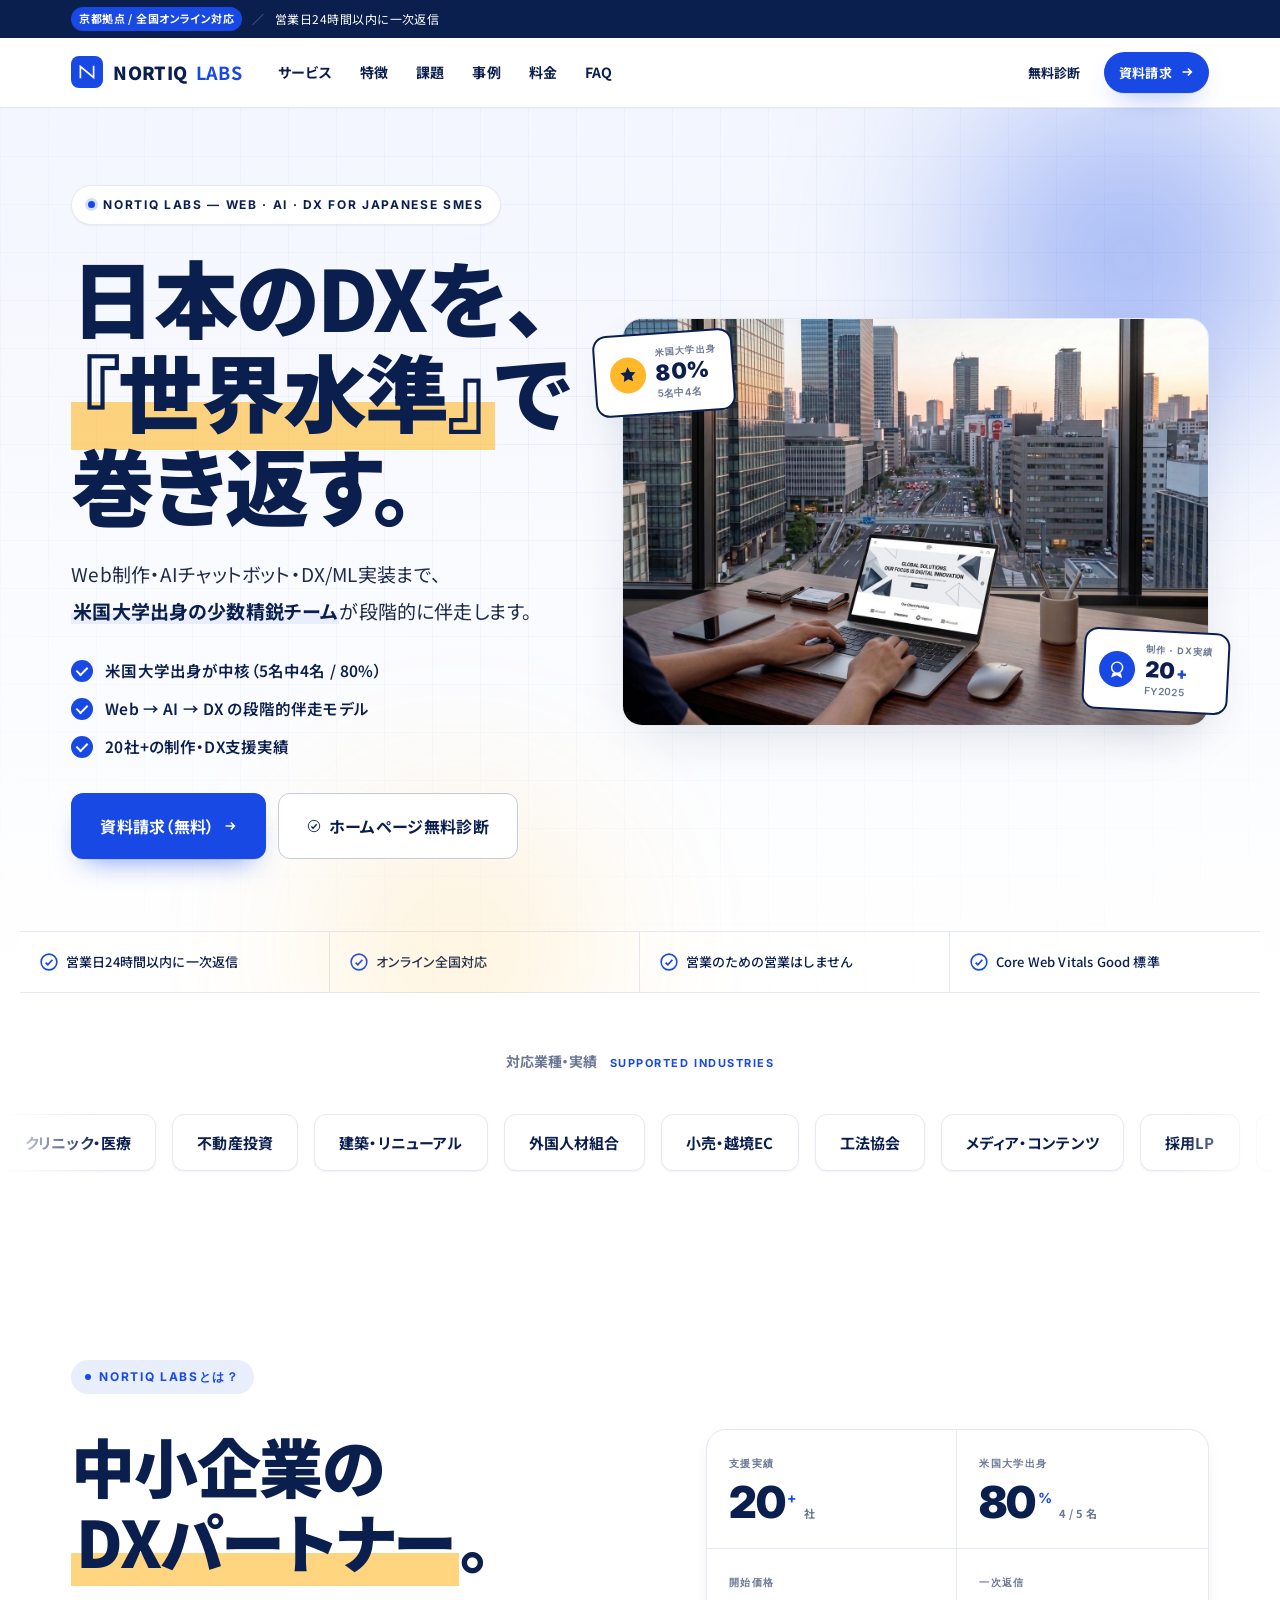
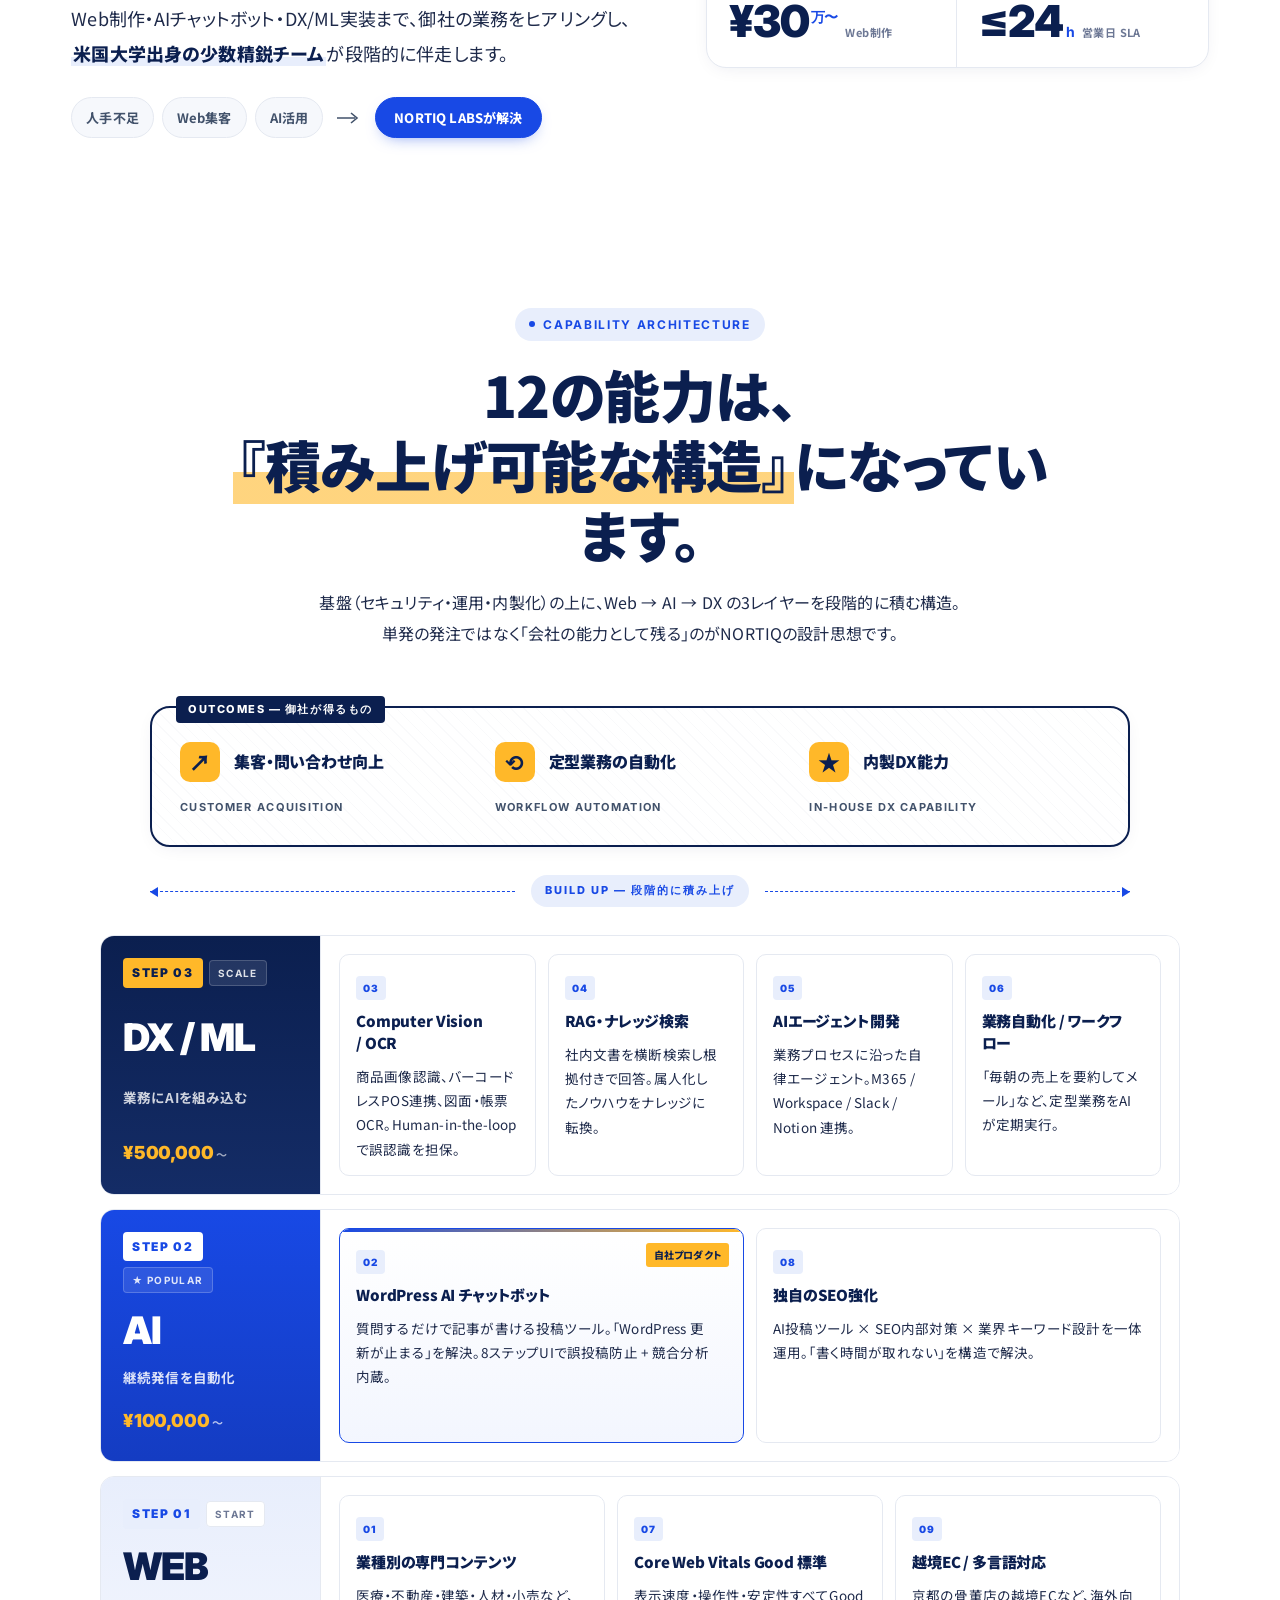
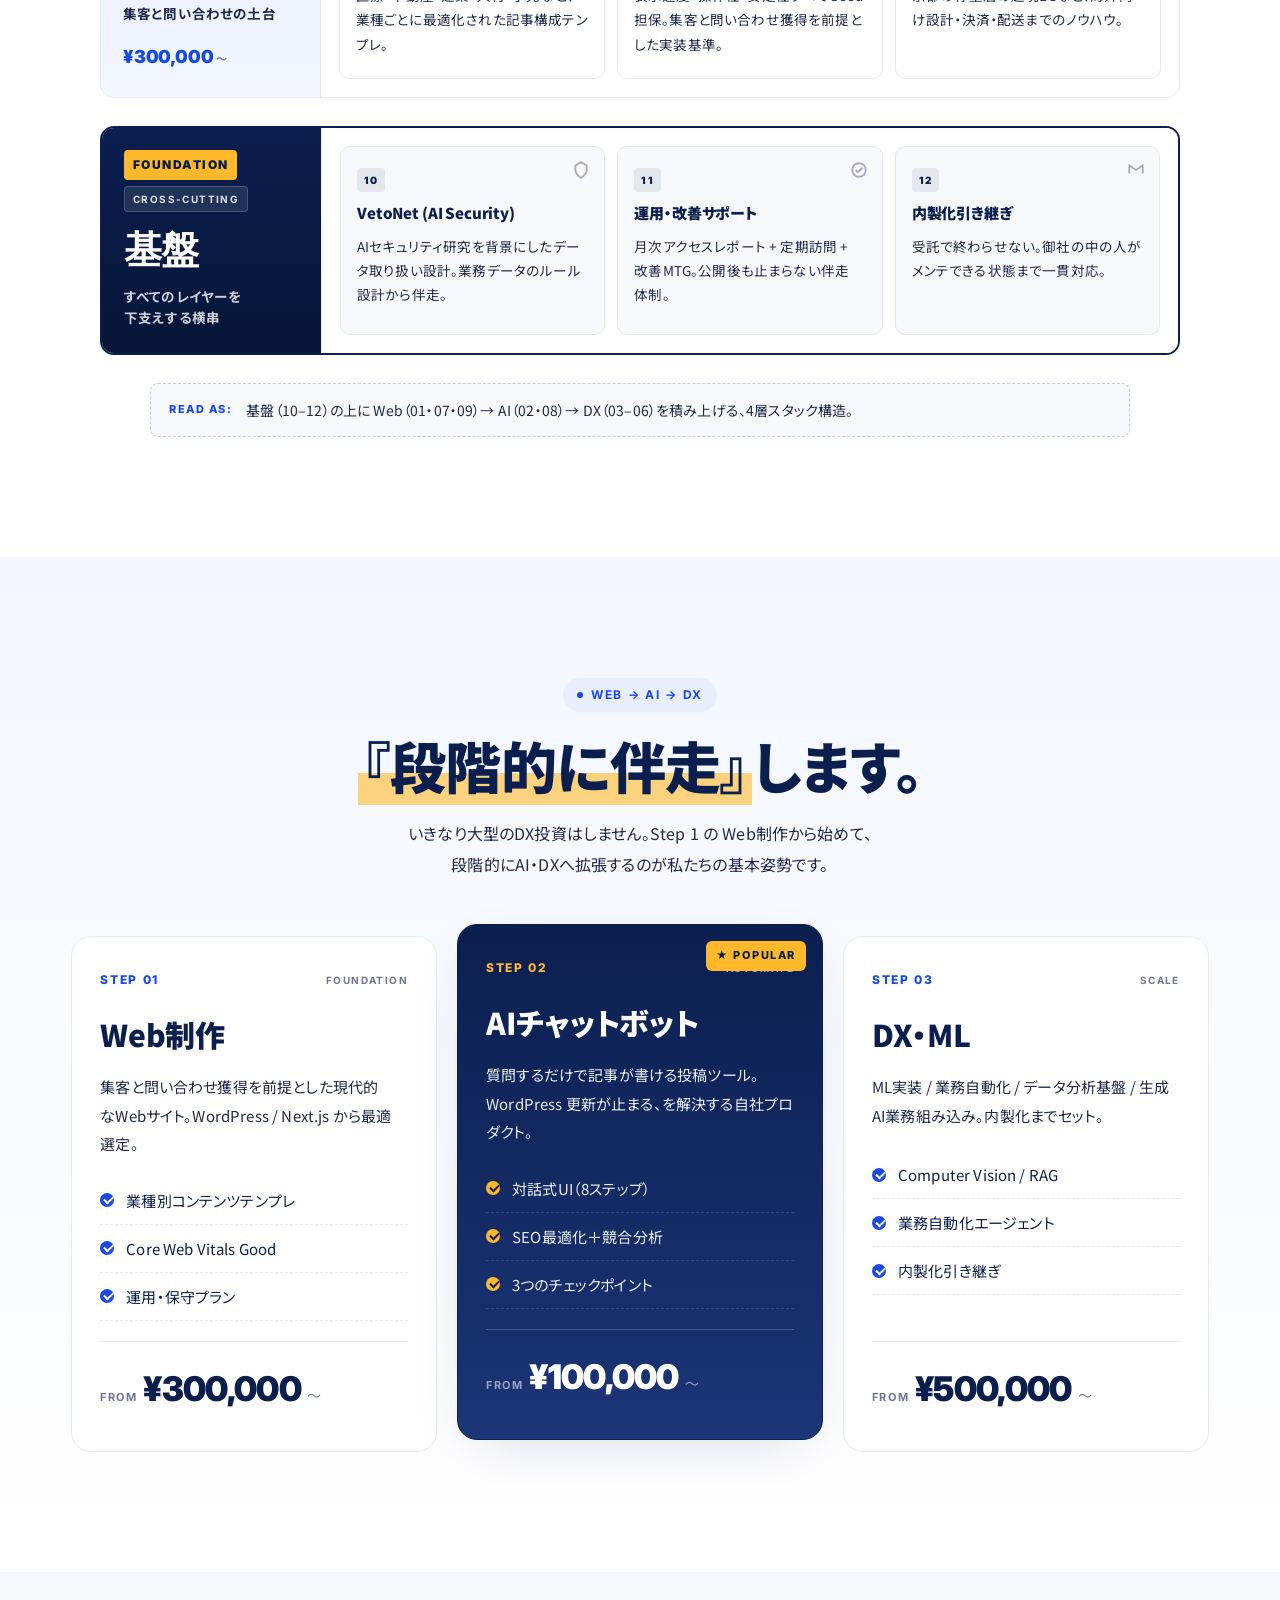
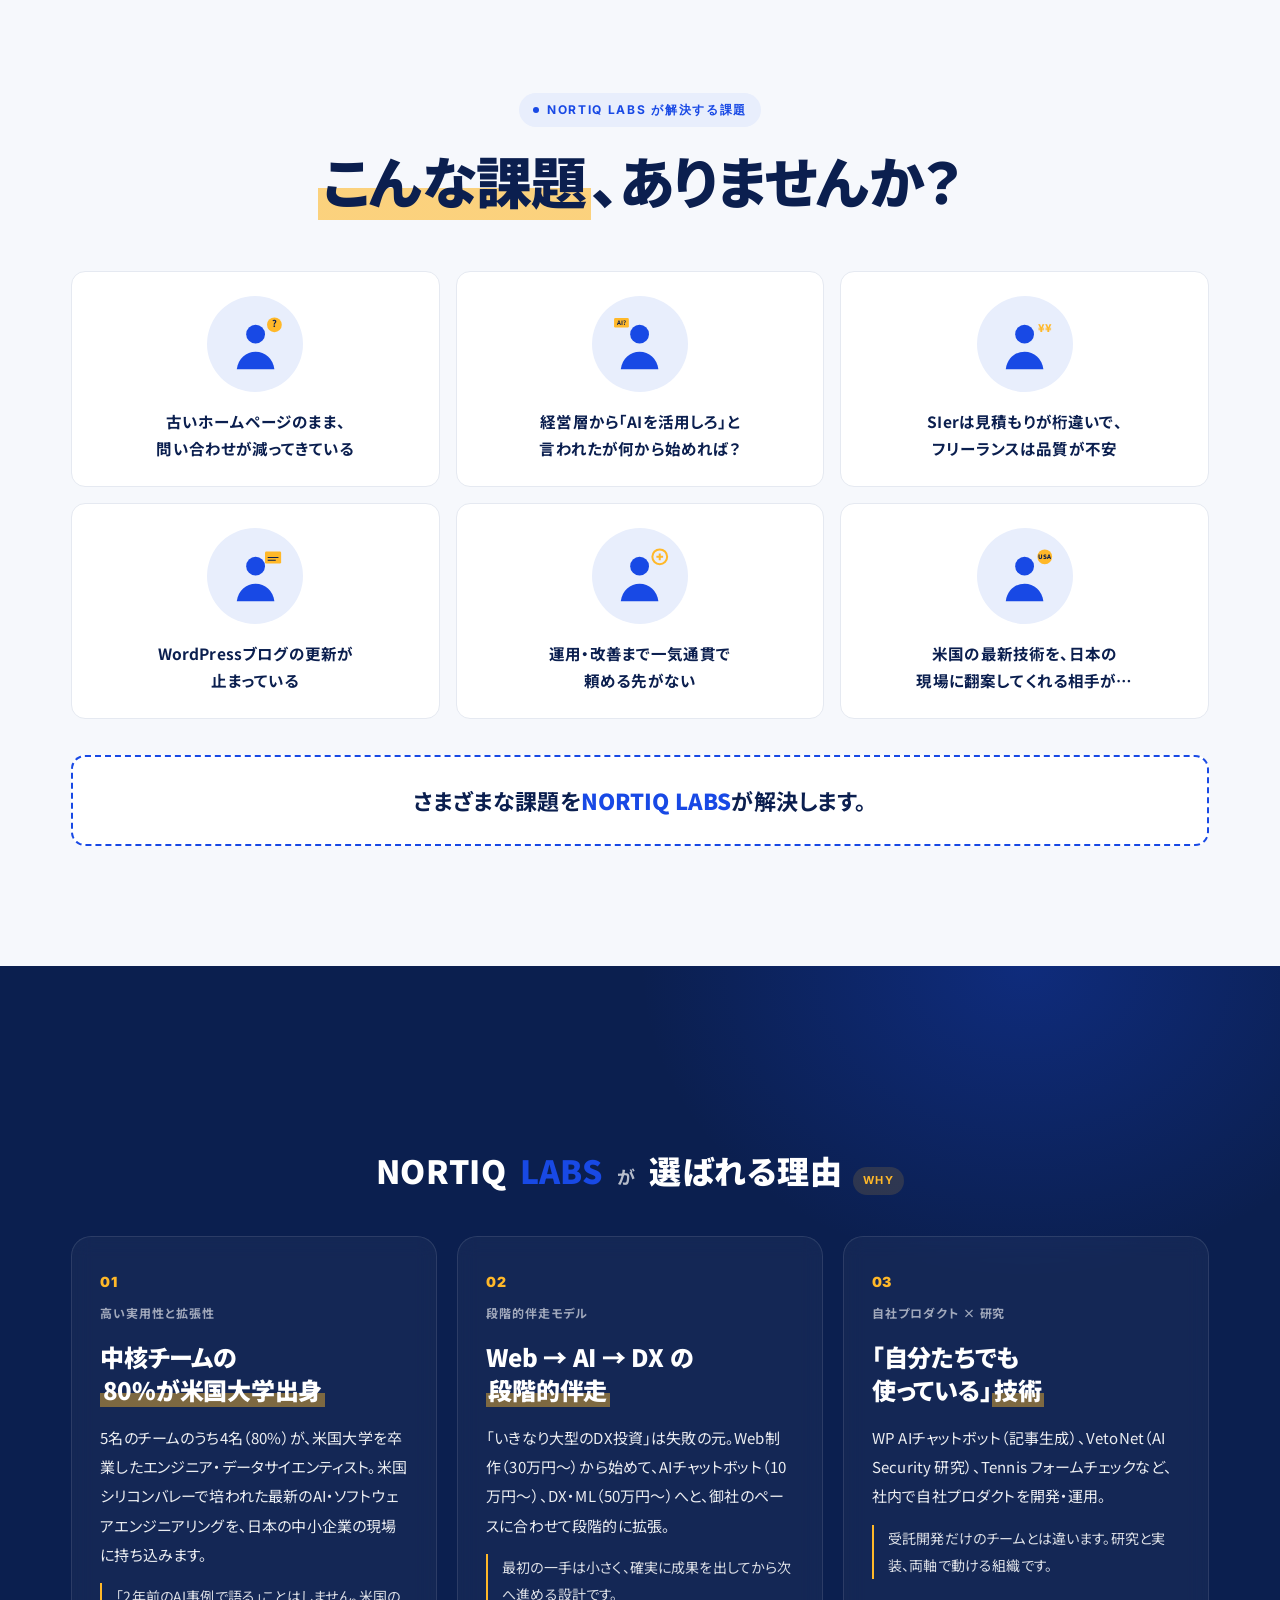
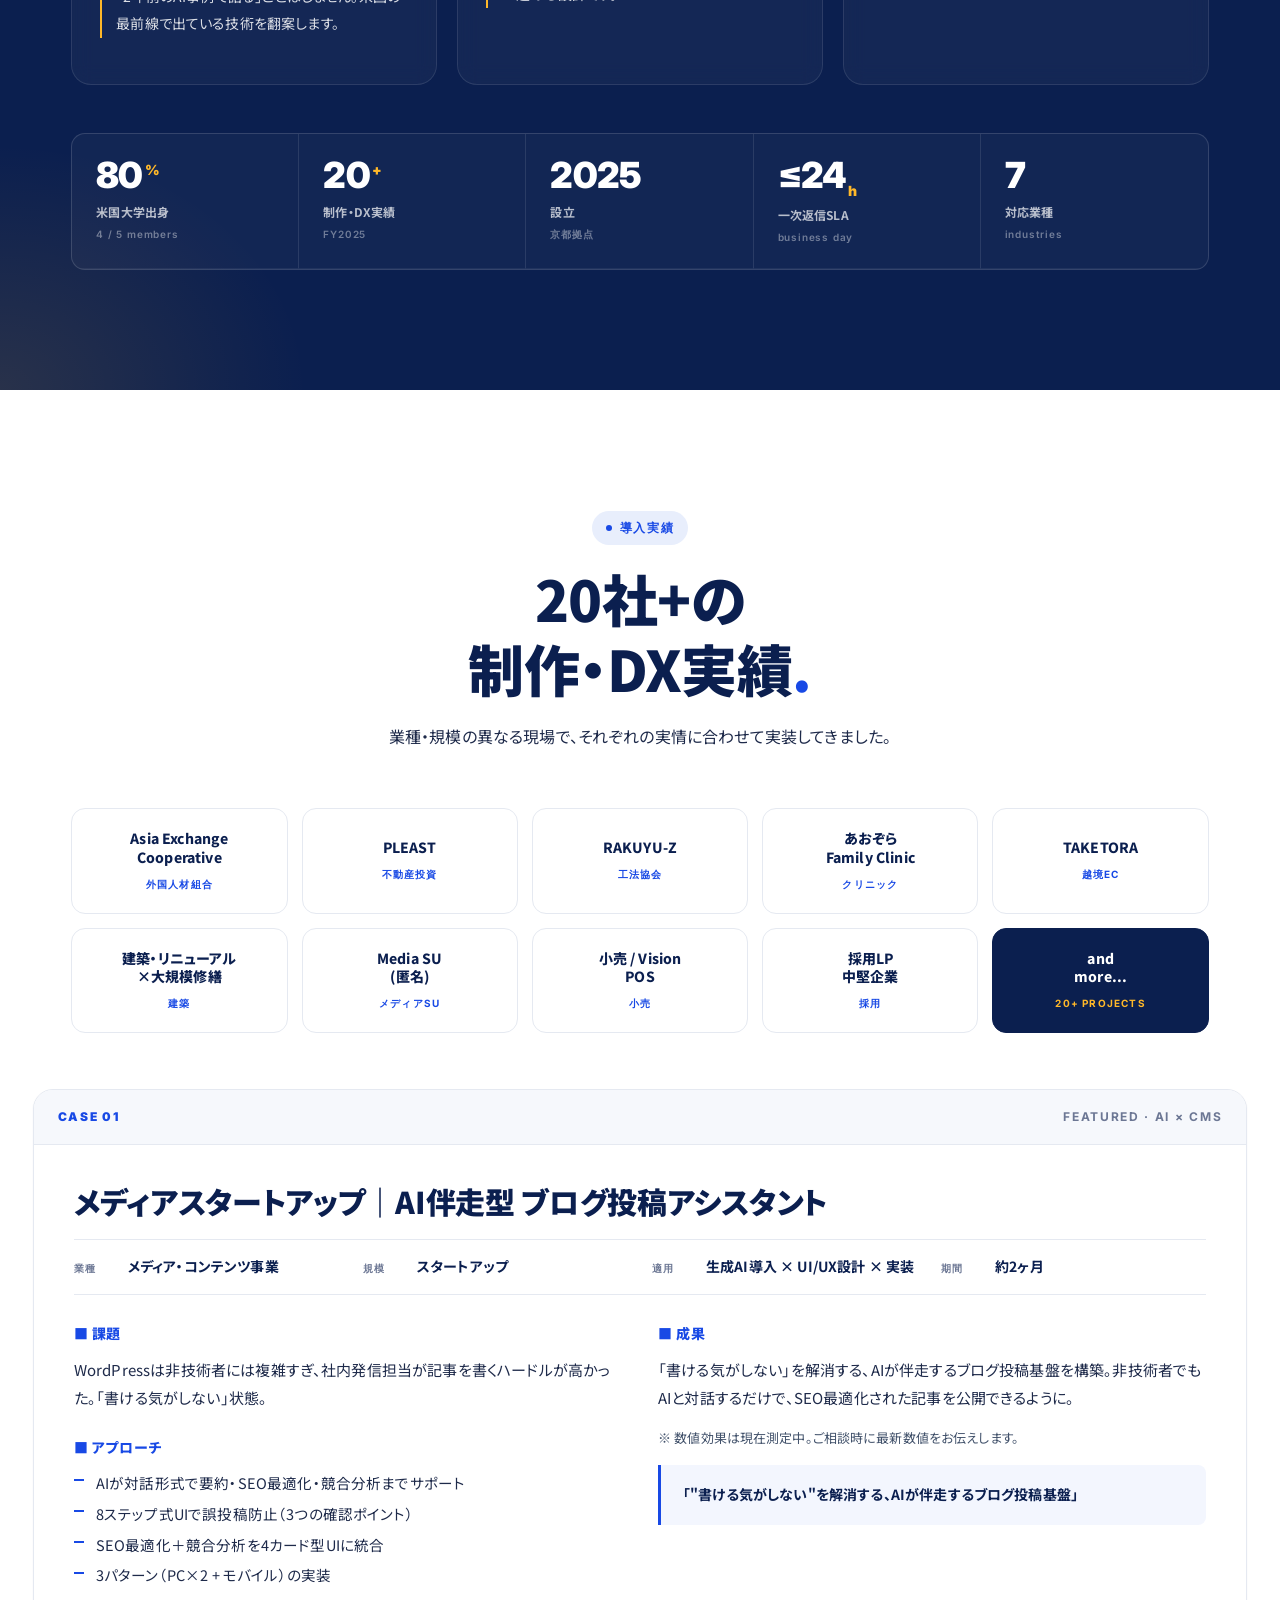
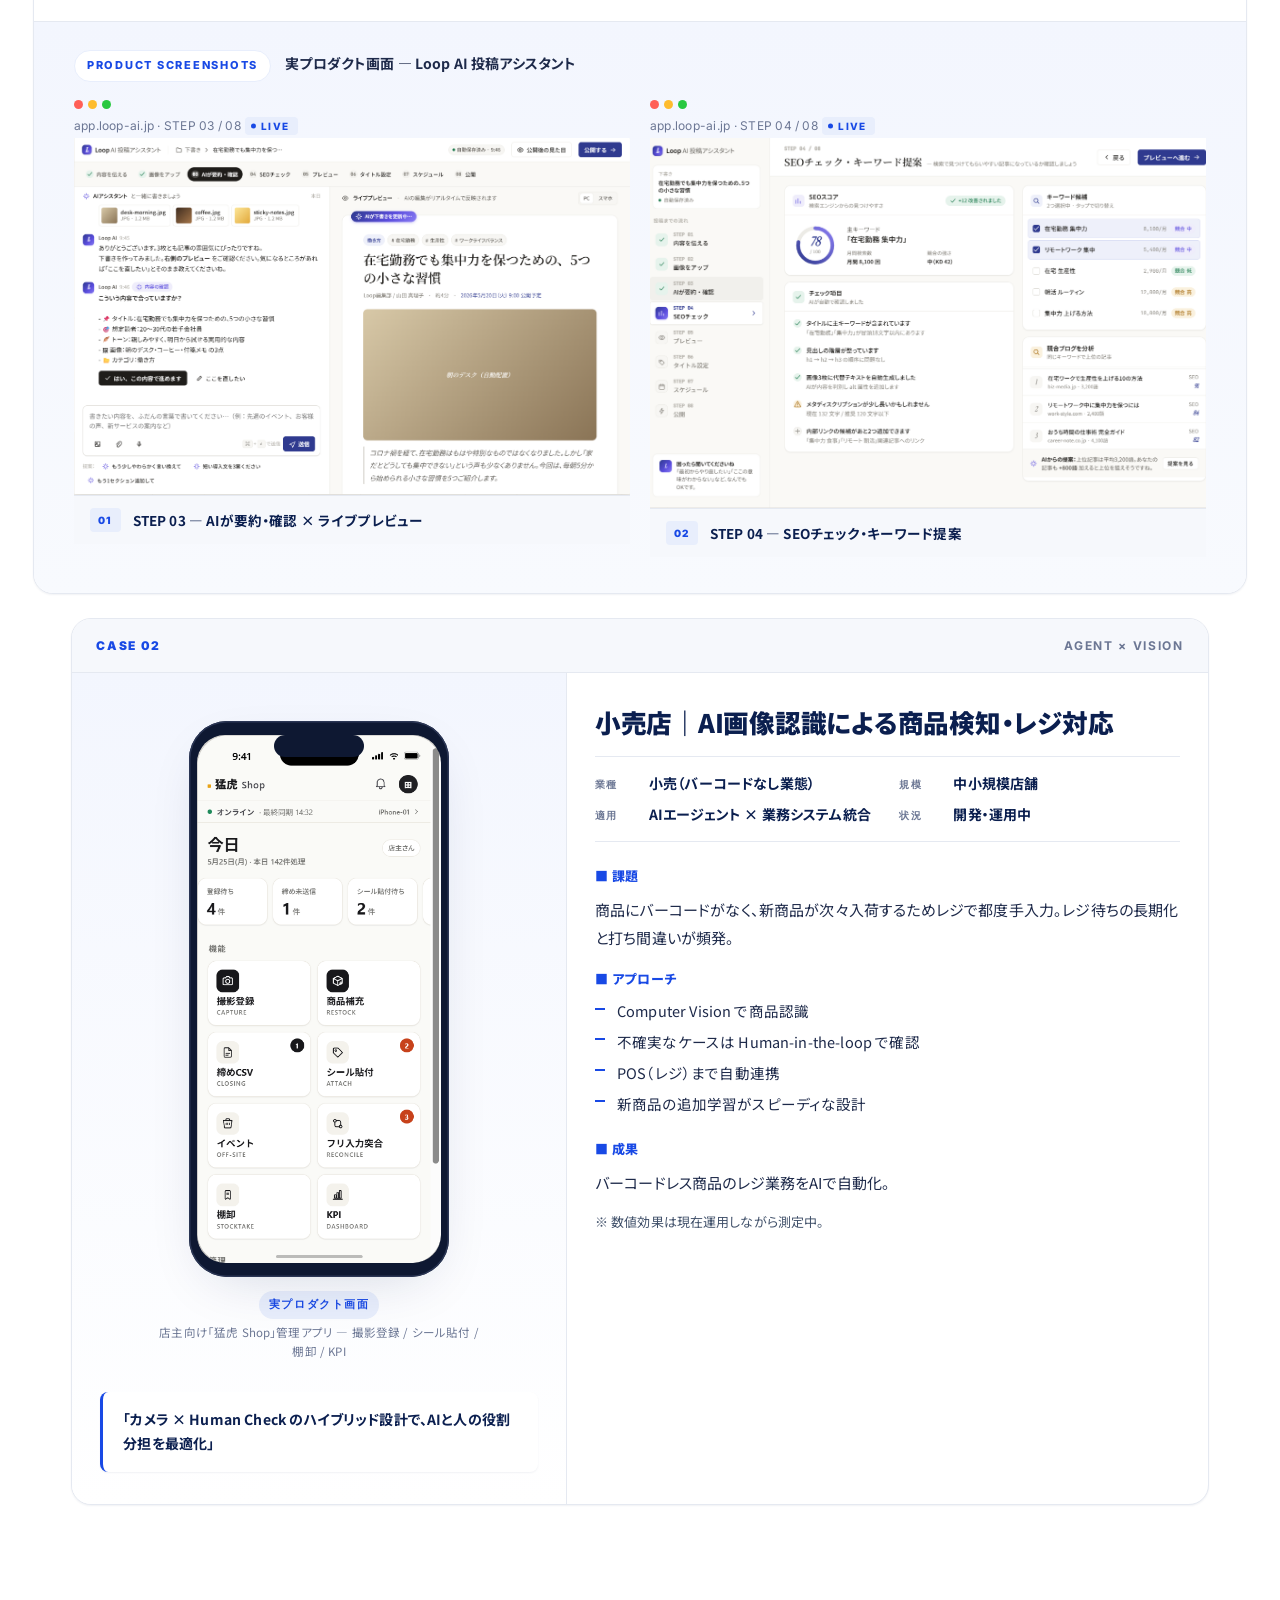
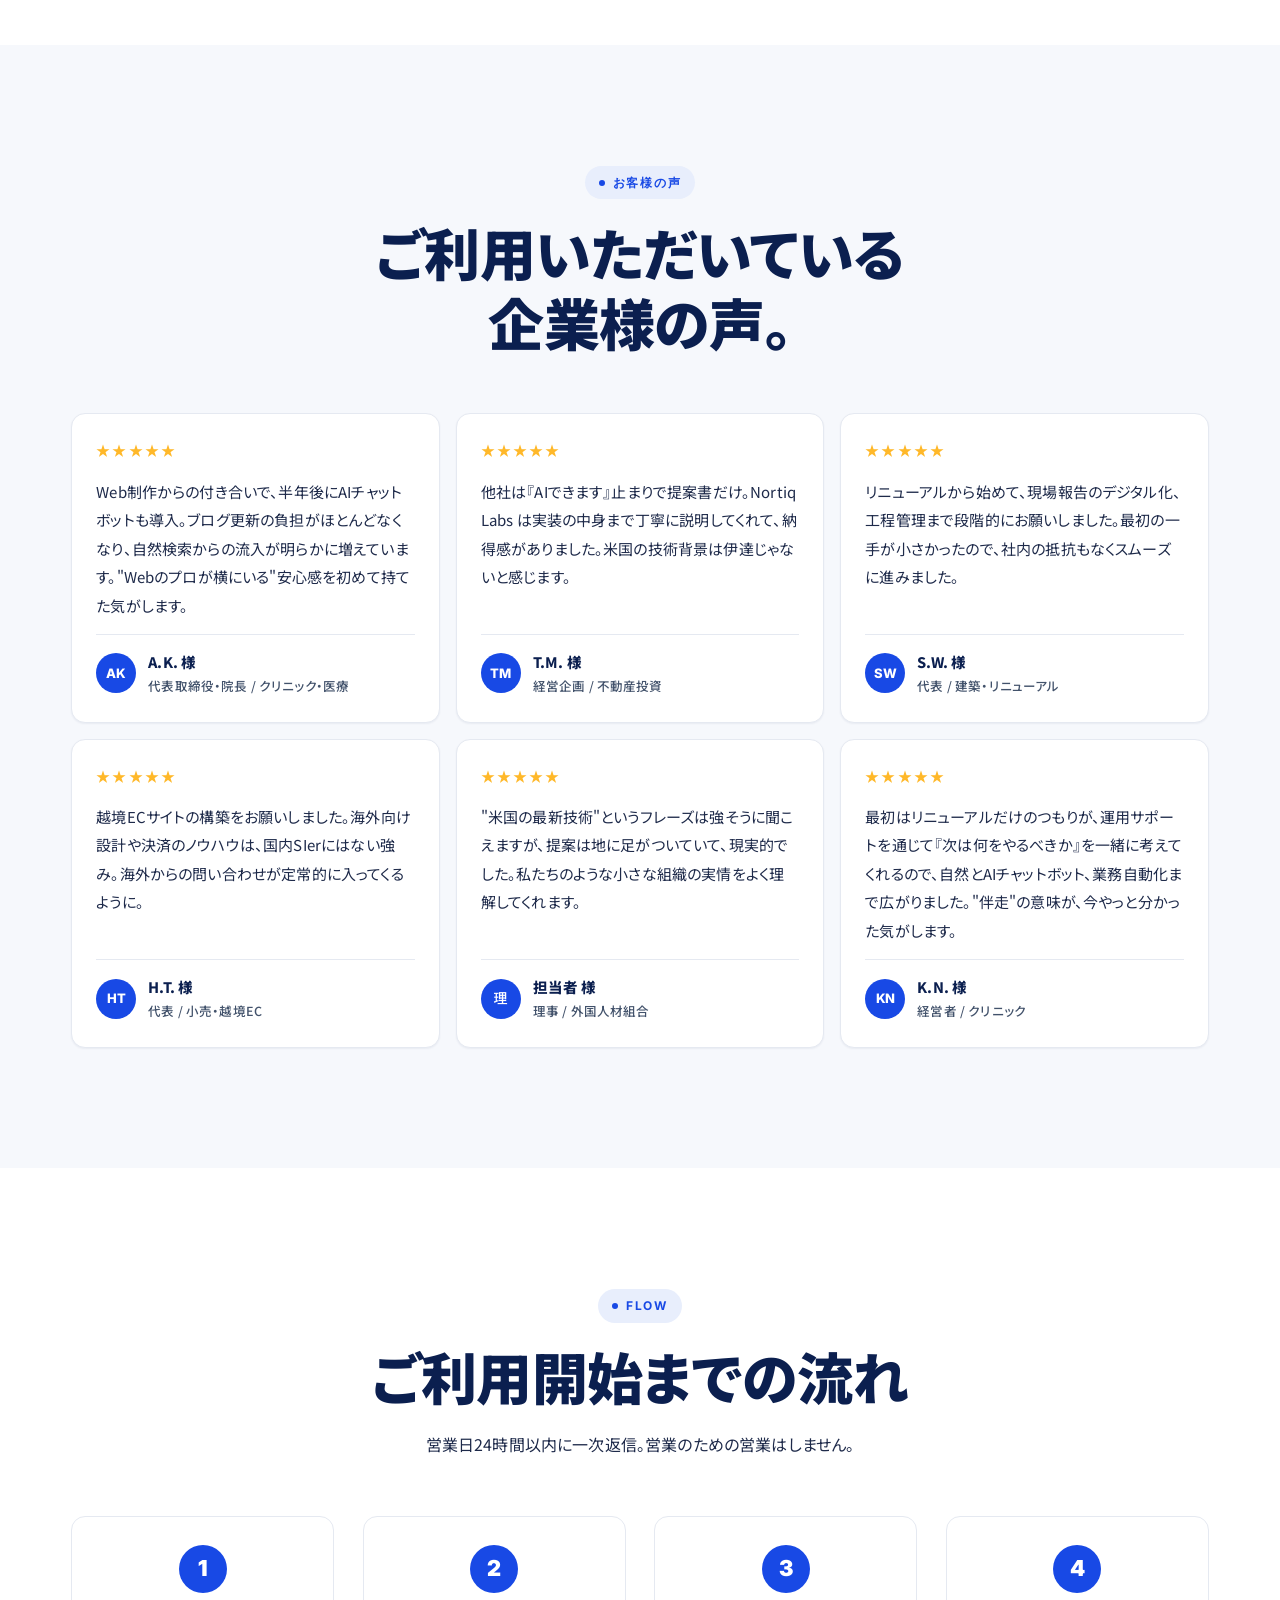
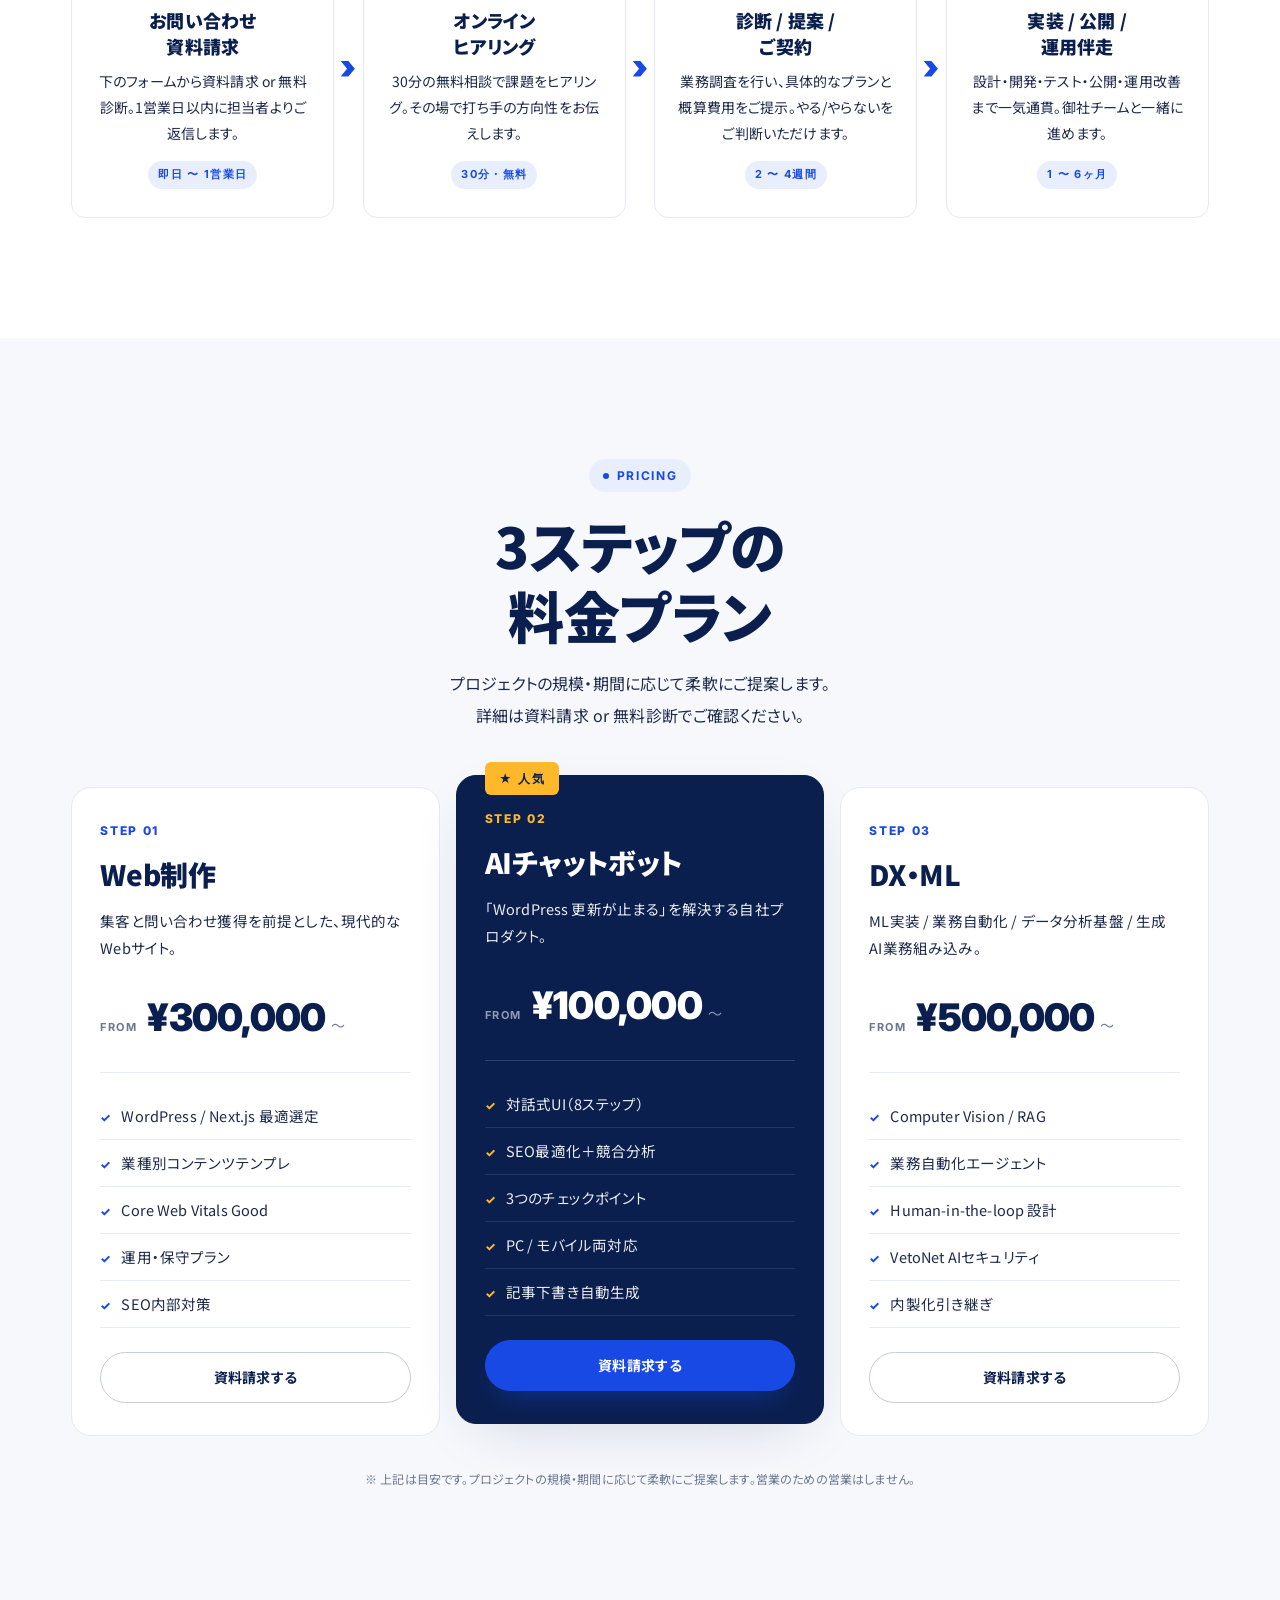
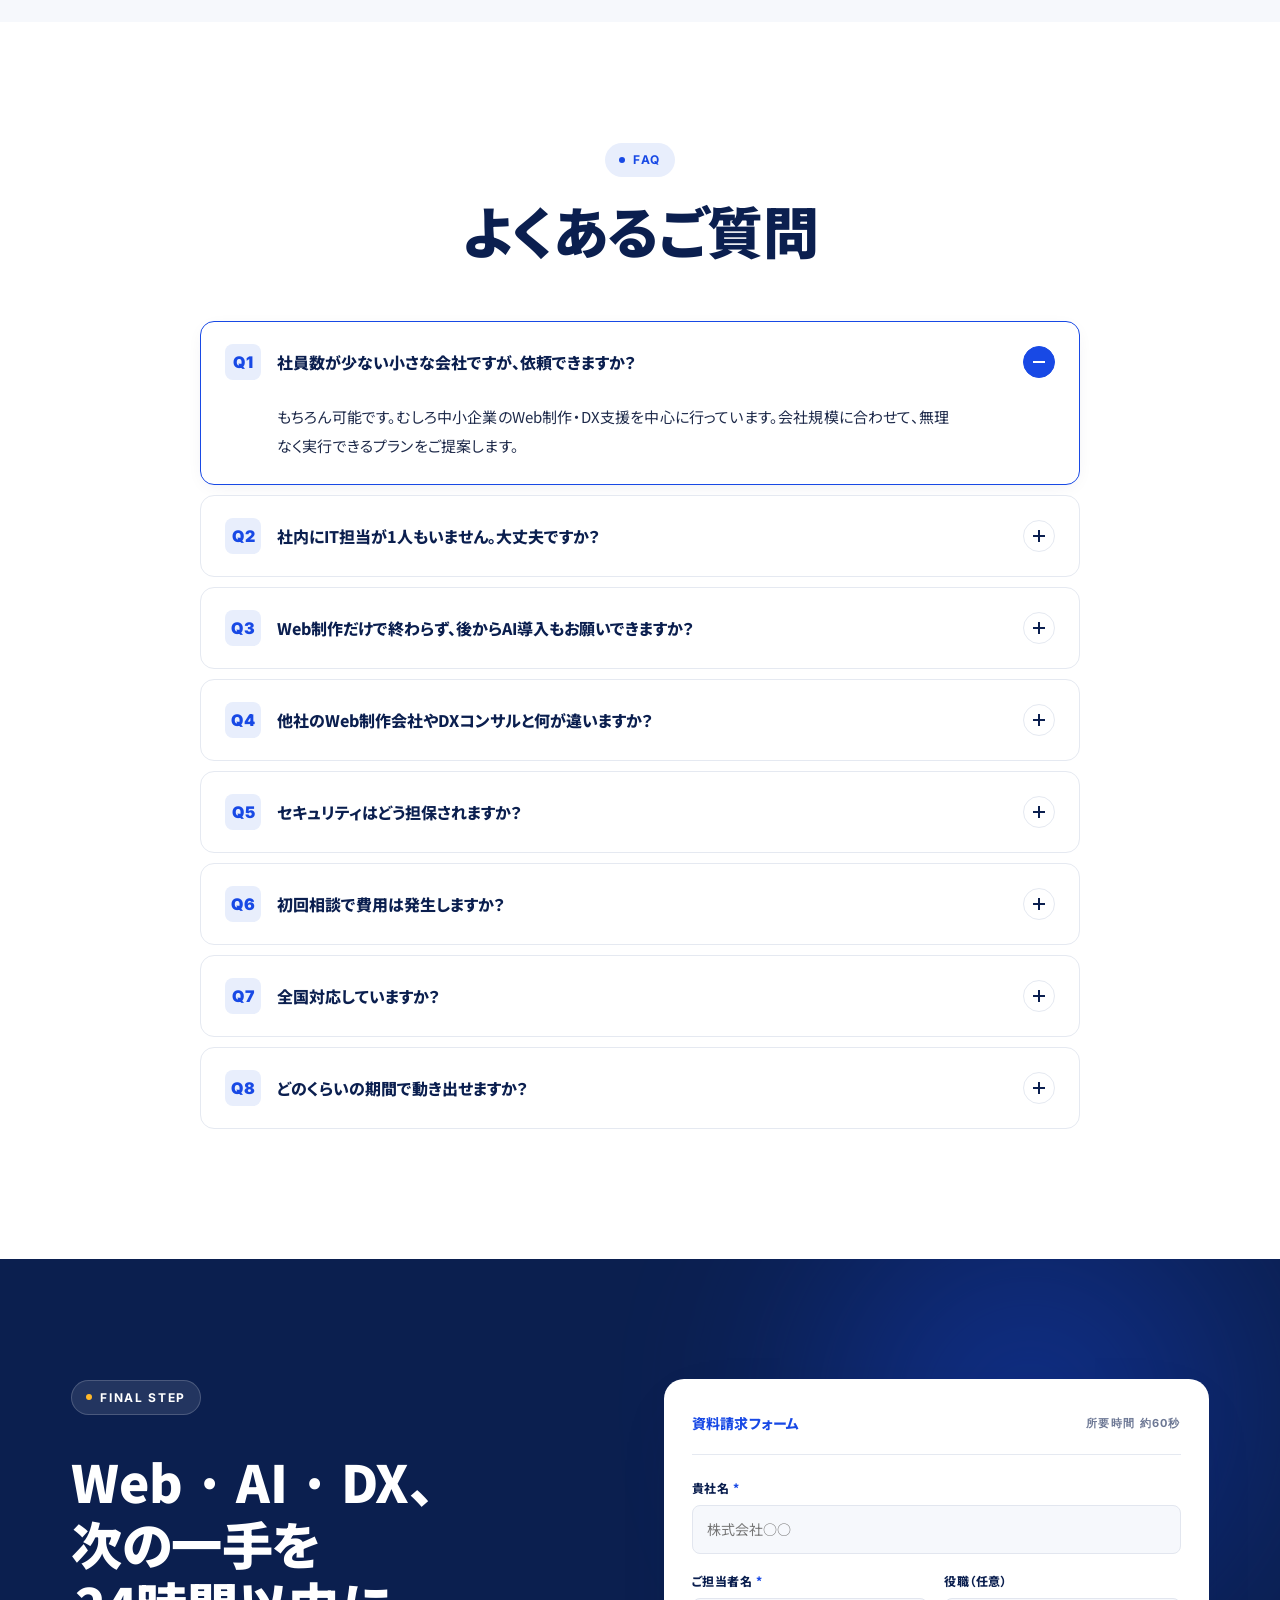
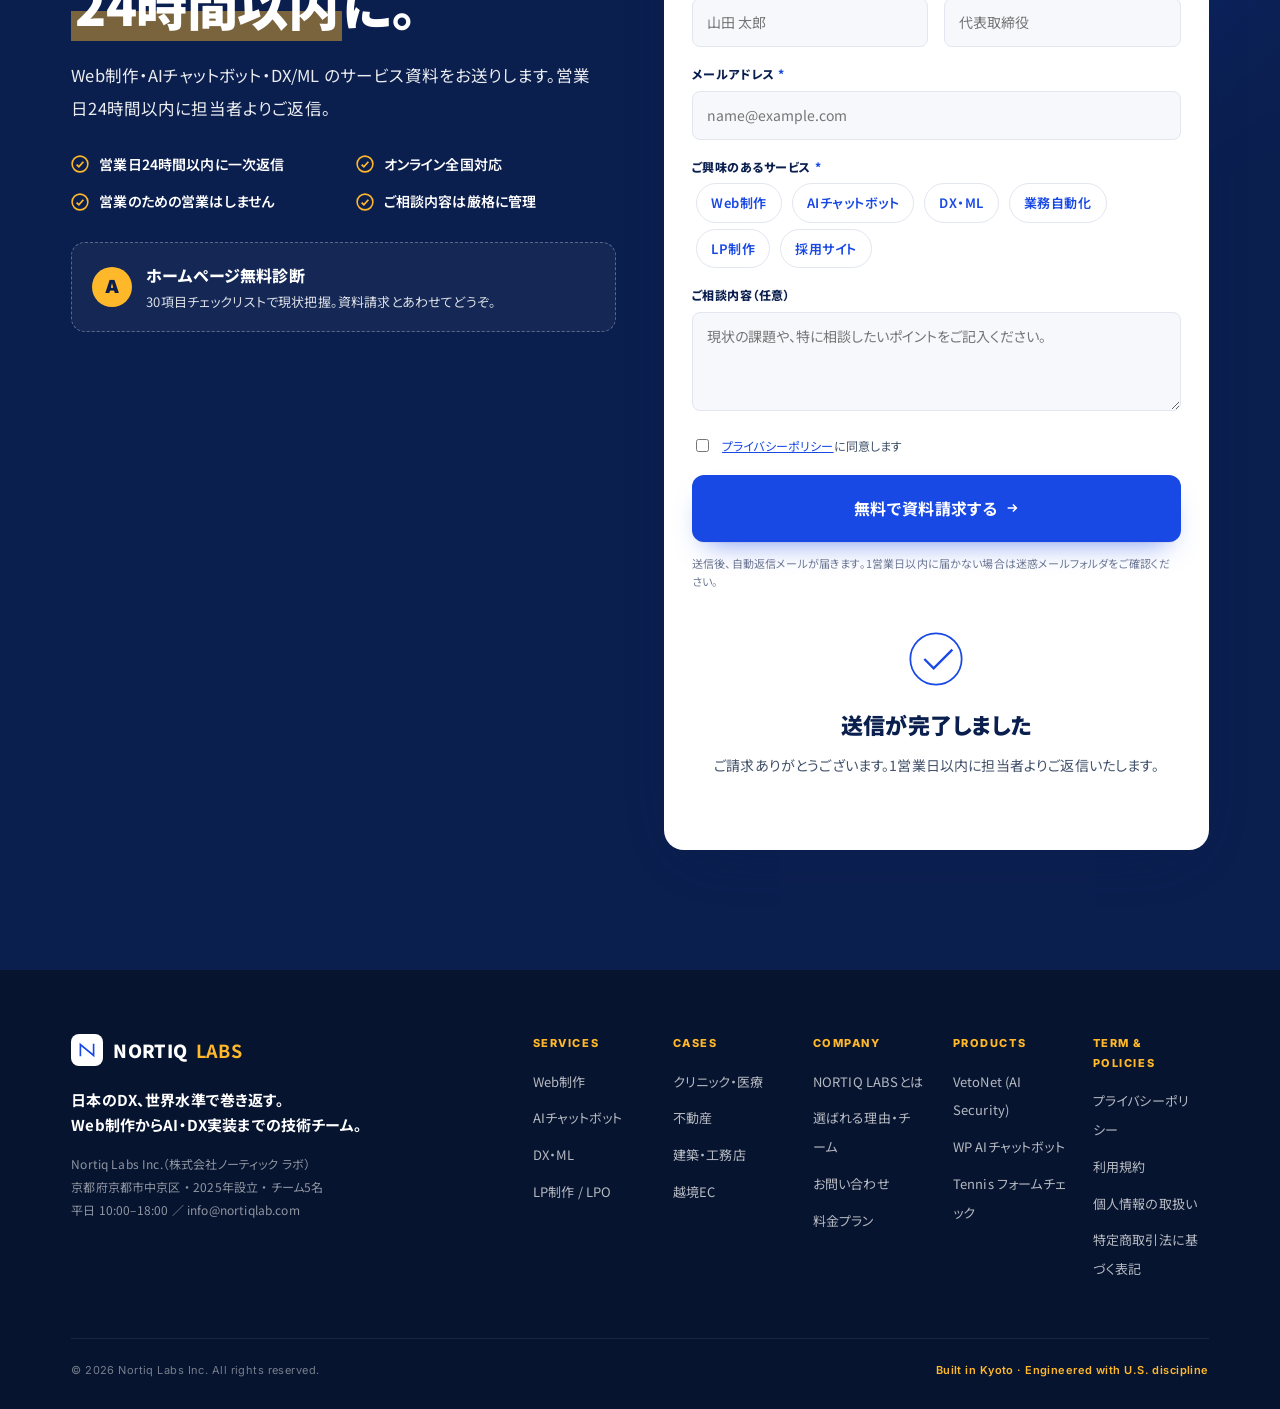
==== index.html @ 89cb9027 "Initial commit: NORTIQ LABS marketing LP (static site) Static HTML/CSS LP deployed to Vercel (projec" ====
<!doctype html>
<html lang="ja">
<head>
<meta charset="utf-8" />
<meta name="viewport" content="width=device-width, initial-scale=1" />
<title>NORTIQ LABS｜日本のDX、世界水準で巻き返す。</title>
<meta name="description" content="NORTIQ LABSは、米国大学出身の少数精鋭チームがWeb制作・AIチャットボット・DX/MLを段階的に伴走するDXパートナー。20社+の制作・DX支援実績。営業日24時間以内に返信。" />
<meta name="robots" content="index, follow" />
<link rel="canonical" href="https://nortiqlab.com/" />

<!-- Open Graph -->
<meta property="og:type" content="website" />
<meta property="og:site_name" content="NORTIQ LABS" />
<meta property="og:locale" content="ja_JP" />
<meta property="og:url" content="https://nortiqlab.com/" />
<meta property="og:title" content="NORTIQ LABS｜日本のDX、世界水準で巻き返す。" />
<meta property="og:description" content="米国大学出身の少数精鋭チームが、Web制作・AIチャットボット・DX/MLを段階的に伴走。20社+の支援実績、営業日24時間以内に返信。京都拠点・全国オンライン対応。" />
<meta property="og:image" content="https://nortiqlab.com/assets/og-image.png" />
<meta property="og:image:width" content="1200" />
<meta property="og:image:height" content="630" />
<meta property="og:image:alt" content="NORTIQ LABS — 日本のDX、世界水準で巻き返す。" />

<!-- Twitter Card -->
<meta name="twitter:card" content="summary_large_image" />
<meta name="twitter:title" content="NORTIQ LABS｜日本のDX、世界水準で巻き返す。" />
<meta name="twitter:description" content="米国大学出身の少数精鋭チームが、Web制作・AIチャットボット・DX/MLを段階的に伴走。20社+の支援実績、営業日24時間以内に返信。京都拠点・全国オンライン対応。" />
<meta name="twitter:image" content="https://nortiqlab.com/assets/og-image.png" />

<!-- Favicons -->
<link rel="icon" href="/favicon.ico" sizes="any" />
<link rel="icon" type="image/svg+xml" href="/favicon.svg" />
<link rel="apple-touch-icon" href="/apple-touch-icon.png" />

<link rel="preconnect" href="https://fonts.googleapis.com" />
<link rel="preconnect" href="https://fonts.gstatic.com" crossorigin />
<link href="https://fonts.googleapis.com/css2?family=Noto+Sans+JP:wght@400;500;700;900&family=Inter:wght@400;500;600;700;800&display=swap" rel="stylesheet" />

<link rel="stylesheet" href="styles.css?v=20260529b" />

<!-- No client-side framework: React / ReactDOM / Babel-standalone removed for performance.
     FAQ is static HTML + a tiny inline vanilla-JS accordion (see end of <body>). -->

<template id="__bundler_thumbnail">
  <svg xmlns="http://www.w3.org/2000/svg" viewBox="0 0 600 600">
    <rect width="600" height="600" fill="#0B1F4F"/>
    <rect x="90" y="90" width="420" height="420" rx="60" fill="#1849E5"/>
    <path d="M180 410 V190 L420 410 V190" fill="none" stroke="#FFFFFF" stroke-width="36" stroke-linecap="square" stroke-linejoin="miter"/>
    <circle cx="490" cy="135" r="22" fill="#FFB829"/>
  </svg>
</template>

<script type="application/ld+json">
{
  "@context": "https://schema.org",
  "@graph": [
    {
      "@type": "Organization",
      "@id": "https://nortiqlab.com/#organization",
      "name": "NORTIQ LABS",
      "legalName": "株式会社ノーティック ラボ",
      "url": "https://nortiqlab.com/",
      "logo": "https://nortiqlab.com/assets/logo.png",
      "image": "https://nortiqlab.com/assets/og-image.png",
      "description": "米国大学出身の少数精鋭チームが、Web制作・AIチャットボット・DX/MLを段階的に伴走するDXパートナー。京都拠点・全国オンライン対応。",
      "foundingDate": "2025",
      "numberOfEmployees": { "@type": "QuantitativeValue", "value": 5 },
      "areaServed": "JP",
      "address": {
        "@type": "PostalAddress",
        "postalCode": "604-0012",
        "addressRegion": "京都府",
        "addressLocality": "京都市中京区",
        "streetAddress": "竪大恩寺町751",
        "addressCountry": "JP"
      }
    },
    {
      "@type": "WebSite",
      "@id": "https://nortiqlab.com/#website",
      "url": "https://nortiqlab.com/",
      "name": "NORTIQ LABS",
      "inLanguage": "ja",
      "publisher": { "@id": "https://nortiqlab.com/#organization" },
      "description": "日本のDX、世界水準で巻き返す。Web制作・AIチャットボット・DX/MLを段階的に伴走。"
    },
    {
      "@type": "FAQPage",
      "@id": "https://nortiqlab.com/#faq",
      "mainEntity": [
        {
          "@type": "Question",
          "name": "社員数が少ない小さな会社ですが、依頼できますか？",
          "acceptedAnswer": { "@type": "Answer", "text": "もちろん可能です。むしろ中小企業のWeb制作・DX支援を中心に行っています。会社規模に合わせて、無理なく実行できるプランをご提案します。" }
        },
        {
          "@type": "Question",
          "name": "社内にIT担当が1人もいません。大丈夫ですか？",
          "acceptedAnswer": { "@type": "Answer", "text": "その状態を前提にプロジェクトを設計します。中の人の負担を最小化する伴走型が、私たちの基本スタンスです。" }
        },
        {
          "@type": "Question",
          "name": "Web制作だけで終わらず、後からAI導入もお願いできますか？",
          "acceptedAnswer": { "@type": "Answer", "text": "もちろん可能です。むしろ Web制作 → AIチャットボット → DX/ML の段階的支援が私たちの基本モデルです。最初は小さく、効果を見ながら次のステップへ進めます。" }
        },
        {
          "@type": "Question",
          "name": "他社のWeb制作会社やDXコンサルと何が違いますか？",
          "acceptedAnswer": { "@type": "Answer", "text": "チームの80%が米国大学出身のエンジニア・データサイエンティストで構成されている点が独自性です。「米国の最新事例」を「日本の中小企業の現場」に翻案できる体制です。戦略立案だけでなく、実装まで一気通貫でお引き受けします。" }
        },
        {
          "@type": "Question",
          "name": "セキュリティはどう担保されますか？",
          "acceptedAnswer": { "@type": "Answer", "text": "業務データを扱う案件では、データの取り扱いルール設計から始めます。AIセキュリティ研究プロダクト「VetoNet」を社内で開発する技術背景を活かし、御社の状況に合わせた構成をご提案します。" }
        },
        {
          "@type": "Question",
          "name": "初回相談で費用は発生しますか？",
          "acceptedAnswer": { "@type": "Answer", "text": "30分の無料相談（オンライン）と、サービス資料のご請求は完全無料です。営業のための営業はいたしません。" }
        },
        {
          "@type": "Question",
          "name": "全国対応していますか？",
          "acceptedAnswer": { "@type": "Answer", "text": "オンラインで全国対応しています。京都を拠点としていますが、関西圏は訪問もご相談いただけます。" }
        },
        {
          "@type": "Question",
          "name": "どのくらいの期間で動き出せますか？",
          "acceptedAnswer": { "@type": "Answer", "text": "営業日24時間以内に一次返信させていただきます。Web制作の場合、お打ち合わせから2〜3週間でデザイン提示が一般的です。" }
        }
      ]
    }
  ]
}
</script>
</head>
<body>

<!-- ============ TOP BAR ============ -->
<div class="topbar">
  <div class="topbar__inner">
    <span class="topbar__badge">京都拠点 / 全国オンライン対応</span>
    <span class="topbar__sep">／</span>
    <span>営業日24時間以内に一次返信</span>
  </div>
</div>

<!-- ============ NAV ============ -->
<header class="nav" id="nav">
  <div class="nav__inner">
    <a href="#top" class="brand" aria-label="NORTIQ LABS">
      <span class="brand__mark" aria-hidden="true">
        <svg viewBox="0 0 40 40"><path d="M8 30V10l24 20V10" fill="none" stroke="currentColor" stroke-width="3" stroke-linecap="square"/></svg>
      </span>
      <span class="brand__name">NORTIQ <em>LABS</em></span>
    </a>
    <nav class="nav__links" aria-label="Primary">
      <a href="#services">サービス</a>
      <a href="#features">特徴</a>
      <a href="#problems">課題</a>
      <a href="#cases">事例</a>
      <a href="#pricing">料金</a>
      <a href="#faq">FAQ</a>
    </nav>
    <div class="nav__ctas">
      <a href="#diagnosis" class="btn btn--ghost btn--sm">無料診断</a>
      <a href="#contact" class="btn btn--primary btn--sm">
        資料請求
        <svg viewBox="0 0 16 16" aria-hidden="true"><path d="M3 8h10M9 4l4 4-4 4" fill="none" stroke="currentColor" stroke-width="1.8"/></svg>
      </a>
    </div>
  </div>
</header>

<main id="top">

<!-- ============ HERO ============ -->
<section class="hero">
  <div class="hero__bg" aria-hidden="true">
    <div class="hero__grid-lines"></div>
    <div class="hero__glow hero__glow--a"></div>
    <div class="hero__glow hero__glow--b"></div>
  </div>

  <div class="hero__inner">
    <div class="hero__copy">
      <div class="hero__eyebrow">
        <span class="dot"></span>
        <span>NORTIQ LABS — WEB · AI · DX FOR JAPANESE SMEs</span>
      </div>

      <h1 class="hero__h1">
        日本のDXを、<br />
        <span class="hl">『世界水準』</span>で<br />
        巻き返す。
      </h1>

      <p class="hero__lead">
        Web制作・AIチャットボット・DX/ML実装まで、<br />
        <strong>米国大学出身の少数精鋭チーム</strong>が段階的に伴走します。
      </p>

      <ul class="hero__bullets">
        <li><span class="check"></span>米国大学出身が中核（5名中4名 / 80%）</li>
        <li><span class="check"></span>Web → AI → DX の段階的伴走モデル</li>
        <li><span class="check"></span>20社+の制作・DX支援実績</li>
      </ul>

      <div class="hero__ctas">
        <a href="#contact" class="btn btn--primary btn--lg">
          資料請求（無料）
          <svg viewBox="0 0 16 16" aria-hidden="true"><path d="M3 8h10M9 4l4 4-4 4" fill="none" stroke="currentColor" stroke-width="1.8"/></svg>
        </a>
        <a href="#diagnosis" class="btn btn--outline btn--lg">
          <svg viewBox="0 0 16 16" aria-hidden="true"><circle cx="8" cy="8" r="6.5" fill="none" stroke="currentColor"/><path d="M5 8.5l2 2 4-4.5" fill="none" stroke="currentColor" stroke-width="1.6"/></svg>
          ホームページ無料診断
        </a>
      </div>
    </div>

    <aside class="hero__viz" aria-hidden="true">
      <figure class="hero__photo">
        <img src="assets/hero-tokyo-office.jpg"
             alt="東京のオフィスでノートPCを操作し、NORTIQ LABS制作のWebサイトを表示しているイメージ"
             width="1400" height="972" loading="eager" decoding="async" fetchpriority="high" />
      </figure>

      <div class="badge badge--a">
        <div class="badge__icon">
          <svg viewBox="0 0 32 32"><path d="M16 4l3.4 7 7.6 1.1-5.5 5.4 1.3 7.5L16 21.5 9.2 25l1.3-7.5L5 12.1 12.6 11z" fill="currentColor"/></svg>
        </div>
        <div class="badge__body">
          <div class="badge__cat">米国大学出身</div>
          <div class="badge__name">80%</div>
          <div class="badge__year">5名中4名</div>
        </div>
      </div>

      <div class="badge badge--b">
        <div class="badge__icon">
          <svg viewBox="0 0 32 32"><circle cx="16" cy="14" r="8" fill="none" stroke="currentColor" stroke-width="2"/><path d="M10 22l-2 7 8-4 8 4-2-7" fill="currentColor"/></svg>
        </div>
        <div class="badge__body">
          <div class="badge__cat">制作・DX実績</div>
          <div class="badge__name">20<small>+</small></div>
          <div class="badge__year">FY2025</div>
        </div>
      </div>
    </aside>
  </div>

  <!-- caption strip -->
  <div class="hero__assure">
    <div><svg viewBox="0 0 16 16"><circle cx="8" cy="8" r="7" fill="none" stroke="currentColor" stroke-width="1.4"/><path d="M5 8.5l2 2 4-4.5" fill="none" stroke="currentColor" stroke-width="1.6"/></svg>営業日24時間以内に一次返信</div>
    <div><svg viewBox="0 0 16 16"><circle cx="8" cy="8" r="7" fill="none" stroke="currentColor" stroke-width="1.4"/><path d="M5 8.5l2 2 4-4.5" fill="none" stroke="currentColor" stroke-width="1.6"/></svg>オンライン全国対応</div>
    <div><svg viewBox="0 0 16 16"><circle cx="8" cy="8" r="7" fill="none" stroke="currentColor" stroke-width="1.4"/><path d="M5 8.5l2 2 4-4.5" fill="none" stroke="currentColor" stroke-width="1.6"/></svg>営業のための営業はしません</div>
    <div><svg viewBox="0 0 16 16"><circle cx="8" cy="8" r="7" fill="none" stroke="currentColor" stroke-width="1.4"/><path d="M5 8.5l2 2 4-4.5" fill="none" stroke="currentColor" stroke-width="1.6"/></svg>Core Web Vitals Good 標準</div>
  </div>
</section>


<!-- ============ LOGO WALL ============ -->
<section class="logos" aria-label="対応業種">
  <div class="container">
    <h3 class="logos__title">
      <span>対応業種・実績</span>
      <em>SUPPORTED INDUSTRIES</em>
    </h3>
  </div>
  <div class="marquee">
    <div class="marquee__track">
      <span class="logo-chip">クリニック・医療</span>
      <span class="logo-chip">不動産投資</span>
      <span class="logo-chip">建築・リニューアル</span>
      <span class="logo-chip">外国人材組合</span>
      <span class="logo-chip">小売・越境EC</span>
      <span class="logo-chip">工法協会</span>
      <span class="logo-chip">メディア・コンテンツ</span>
      <span class="logo-chip">採用LP</span>
      <span class="logo-chip">バーコードレス小売</span>
      <span class="logo-chip">クリニック・医療</span>
      <span class="logo-chip">不動産投資</span>
      <span class="logo-chip">建築・リニューアル</span>
      <span class="logo-chip">外国人材組合</span>
      <span class="logo-chip">小売・越境EC</span>
      <span class="logo-chip">工法協会</span>
      <span class="logo-chip">メディア・コンテンツ</span>
      <span class="logo-chip">採用LP</span>
      <span class="logo-chip">バーコードレス小売</span>
    </div>
  </div>
</section>


<!-- ============ INTRO ============ -->
<section class="intro" id="services">
  <div class="container intro__inner">
    <div class="intro__copy">
      <span class="section-head__tag"><i></i>NORTIQ LABSとは？</span>
      <h2 class="intro__h2">
        中小企業の<br/>
        <span class="hl">DXパートナー</span>。
      </h2>
      <p class="intro__lead">
        Web制作・AIチャットボット・DX/ML実装まで、御社の業務をヒアリングし、<strong>米国大学出身の少数精鋭チーム</strong>が段階的に伴走します。
      </p>
      <ul class="intro__pills" aria-label="解決領域">
        <li>人手不足</li>
        <li>Web集客</li>
        <li>AI活用</li>
        <li class="intro__pills-sep" aria-hidden="true">
          <svg viewBox="0 0 24 12"><path d="M0 6h18M14 1l6 5-6 5" fill="none" stroke="currentColor" stroke-width="1.6"/></svg>
        </li>
        <li class="intro__pills-solve">NORTIQ LABSが解決</li>
      </ul>
    </div>

    <dl class="intro__stats" aria-label="数値で見るNORTIQ">
      <div>
        <dt>支援実績</dt>
        <dd><strong>20<sup>+</sup></strong><span>社</span></dd>
      </div>
      <div>
        <dt>米国大学出身</dt>
        <dd><strong>80<sup>%</sup></strong><span>4 / 5 名</span></dd>
      </div>
      <div>
        <dt>開始価格</dt>
        <dd><strong>¥30<sup>万〜</sup></strong><span>Web制作</span></dd>
      </div>
      <div>
        <dt>一次返信</dt>
        <dd><strong>≤24<sub>h</sub></strong><span>営業日 SLA</span></dd>
      </div>
    </dl>
  </div>
</section>


<!-- ============ FEATURE ARCHITECTURE DIAGRAM ============ -->
<section class="features" id="features">
  <div class="container">
    <header class="section-head section-head--center">
      <span class="section-head__tag"><i></i>CAPABILITY ARCHITECTURE</span>
      <h2 class="section-head__h2">
        12の能力は、<br/>
        <span class="hl">『積み上げ可能な構造』</span>になっています。
      </h2>
      <p class="section-head__lead">
        基盤（セキュリティ・運用・内製化）の上に、Web → AI → DX の3レイヤーを段階的に積む構造。<br/>
        単発の発注ではなく「会社の能力として残る」のがNORTIQの設計思想です。
      </p>
    </header>

    <!-- Outcomes (top of stack) -->
    <div class="arch__outcomes">
      <span class="arch__outcomes-lbl">OUTCOMES — 御社が得るもの</span>
      <ul>
        <li><span class="arch__outcomes-icon" aria-hidden="true">↗</span><strong>集客・問い合わせ向上</strong><em>Customer acquisition</em></li>
        <li><span class="arch__outcomes-icon" aria-hidden="true">⟲</span><strong>定型業務の自動化</strong><em>Workflow automation</em></li>
        <li><span class="arch__outcomes-icon" aria-hidden="true">★</span><strong>内製DX能力</strong><em>In-house DX capability</em></li>
      </ul>
    </div>

    <div class="arch__flow" aria-hidden="true">
      <span class="arch__flow-line"></span>
      <span class="arch__flow-label">BUILD UP — 段階的に積み上げ</span>
      <span class="arch__flow-line"></span>
    </div>

    <!-- Capability stack -->
    <div class="arch">

      <!-- LAYER 03: DX -->
      <div class="arch__layer arch__layer--dx">
        <div class="arch__head">
          <div class="arch__step">
            <span class="arch__step-no">STEP 03</span>
            <span class="arch__step-tag">SCALE</span>
          </div>
          <h3 class="arch__layer-title">DX / ML</h3>
          <p class="arch__layer-desc">業務にAIを組み込む</p>
          <span class="arch__price">¥500,000<small> 〜</small></span>
        </div>
        <div class="arch__cells arch__cells--4">
          <article class="cell">
            <span class="cell__no">03</span>
            <h4>Computer Vision / OCR</h4>
            <p>商品画像認識、バーコードレスPOS連携、図面・帳票OCR。Human-in-the-loopで誤認識を担保。</p>
          </article>
          <article class="cell">
            <span class="cell__no">04</span>
            <h4>RAG・ナレッジ検索</h4>
            <p>社内文書を横断検索し根拠付きで回答。属人化したノウハウをナレッジに転換。</p>
          </article>
          <article class="cell">
            <span class="cell__no">05</span>
            <h4>AIエージェント開発</h4>
            <p>業務プロセスに沿った自律エージェント。M365 / Workspace / Slack / Notion 連携。</p>
          </article>
          <article class="cell">
            <span class="cell__no">06</span>
            <h4>業務自動化 / ワークフロー</h4>
            <p>「毎朝の売上を要約してメール」など、定型業務をAIが定期実行。</p>
          </article>
        </div>
      </div>

      <!-- LAYER 02: AI -->
      <div class="arch__layer arch__layer--ai">
        <div class="arch__head">
          <div class="arch__step">
            <span class="arch__step-no">STEP 02</span>
            <span class="arch__step-tag arch__step-tag--popular">★ POPULAR</span>
          </div>
          <h3 class="arch__layer-title">AI</h3>
          <p class="arch__layer-desc">継続発信を自動化</p>
          <span class="arch__price">¥100,000<small> 〜</small></span>
        </div>
        <div class="arch__cells arch__cells--2">
          <article class="cell cell--featured">
            <span class="cell__no">02</span>
            <span class="cell__ribbon">自社プロダクト</span>
            <h4>WordPress AI チャットボット</h4>
            <p>質問するだけで記事が書ける投稿ツール。「WordPress 更新が止まる」を解決。8ステップUIで誤投稿防止 + 競合分析内蔵。</p>
          </article>
          <article class="cell">
            <span class="cell__no">08</span>
            <h4>独自のSEO強化</h4>
            <p>AI投稿ツール × SEO内部対策 × 業界キーワード設計を一体運用。「書く時間が取れない」を構造で解決。</p>
          </article>
        </div>
      </div>

      <!-- LAYER 01: WEB -->
      <div class="arch__layer arch__layer--web">
        <div class="arch__head">
          <div class="arch__step">
            <span class="arch__step-no">STEP 01</span>
            <span class="arch__step-tag">START</span>
          </div>
          <h3 class="arch__layer-title">WEB</h3>
          <p class="arch__layer-desc">集客と問い合わせの土台</p>
          <span class="arch__price">¥300,000<small> 〜</small></span>
        </div>
        <div class="arch__cells arch__cells--3">
          <article class="cell">
            <span class="cell__no">01</span>
            <h4>業種別の専門コンテンツ</h4>
            <p>医療・不動産・建築・人材・小売など、業種ごとに最適化された記事構成テンプレ。</p>
          </article>
          <article class="cell">
            <span class="cell__no">07</span>
            <h4>Core Web Vitals Good 標準</h4>
            <p>表示速度・操作性・安定性すべてGood担保。集客と問い合わせ獲得を前提とした実装基準。</p>
          </article>
          <article class="cell">
            <span class="cell__no">09</span>
            <h4>越境EC / 多言語対応</h4>
            <p>京都の骨董店の越境ECなど、海外向け設計・決済・配送までのノウハウ。</p>
          </article>
        </div>
      </div>

      <!-- FOUNDATION -->
      <div class="arch__foundation">
        <div class="arch__head arch__head--found">
          <div class="arch__step arch__step--found">
            <span class="arch__step-no">FOUNDATION</span>
            <span class="arch__step-tag">CROSS-CUTTING</span>
          </div>
          <h3 class="arch__layer-title">基盤</h3>
          <p class="arch__layer-desc">すべてのレイヤーを<br/>下支えする横串</p>
        </div>
        <div class="arch__cells arch__cells--3">
          <article class="cell cell--found">
            <span class="cell__no">10</span>
            <span class="cell__pin" aria-hidden="true">
              <svg viewBox="0 0 16 16"><path d="M8 1l-5 3v4c0 3 2 5 5 7 3-2 5-4 5-7V4z" fill="none" stroke="currentColor" stroke-width="1.6"/></svg>
            </span>
            <h4>VetoNet (AI Security)</h4>
            <p>AIセキュリティ研究を背景にしたデータ取り扱い設計。業務データのルール設計から伴走。</p>
          </article>
          <article class="cell cell--found">
            <span class="cell__no">11</span>
            <span class="cell__pin" aria-hidden="true">
              <svg viewBox="0 0 16 16"><circle cx="8" cy="8" r="6" fill="none" stroke="currentColor" stroke-width="1.6"/><path d="M5 8l2 2 4-4" fill="none" stroke="currentColor" stroke-width="1.6"/></svg>
            </span>
            <h4>運用・改善サポート</h4>
            <p>月次アクセスレポート + 定期訪問 + 改善MTG。公開後も止まらない伴走体制。</p>
          </article>
          <article class="cell cell--found">
            <span class="cell__no">12</span>
            <span class="cell__pin" aria-hidden="true">
              <svg viewBox="0 0 16 16"><path d="M2 11V4l6 4 6-4v7" fill="none" stroke="currentColor" stroke-width="1.6"/></svg>
            </span>
            <h4>内製化引き継ぎ</h4>
            <p>受託で終わらせない。御社の中の人がメンテできる状態まで一貫対応。</p>
          </article>
        </div>
      </div>

    </div>

    <p class="arch__caption">
      <span class="arch__caption-k">READ AS:</span>
      <span class="arch__caption-v">基盤（10–12）の上に Web（01・07・09）→ AI（02・08）→ DX（03–06）を積み上げる、4層スタック構造。</span>
    </p>
  </div>
</section>


<!-- ============ 3-STEP FUNNEL ============ -->
<section class="funnel-sec">
  <div class="container">
    <div class="section-head section-head--center">
      <span class="section-head__tag"><i></i>WEB → AI → DX</span>
      <h2 class="section-head__h2">
        <span class="hl">『段階的に伴走』</span>します。
      </h2>
      <p class="section-head__lead">
        いきなり大型のDX投資はしません。Step 1 の Web制作から始めて、<br/>段階的にAI・DXへ拡張するのが私たちの基本姿勢です。
      </p>
    </div>

    <ol class="funnel">
      <li class="funnel__step">
        <div class="funnel__hd">
          <span class="funnel__tag">STEP 01</span>
          <span class="funnel__sub">FOUNDATION</span>
        </div>
        <h3>Web制作</h3>
        <p>集客と問い合わせ獲得を前提とした現代的なWebサイト。WordPress / Next.js から最適選定。</p>
        <ul>
          <li>業種別コンテンツテンプレ</li>
          <li>Core Web Vitals Good</li>
          <li>運用・保守プラン</li>
        </ul>
        <div class="funnel__price">
          <span>FROM</span>
          <strong>¥300,000</strong>
          <small>〜</small>
        </div>
      </li>

      <li class="funnel__step funnel__step--featured">
        <span class="funnel__ribbon">★ POPULAR</span>
        <div class="funnel__hd">
          <span class="funnel__tag">STEP 02</span>
          <span class="funnel__sub">AUTOMATE</span>
        </div>
        <h3>AIチャットボット</h3>
        <p>質問するだけで記事が書ける投稿ツール。WordPress 更新が止まる、を解決する自社プロダクト。</p>
        <ul>
          <li>対話式UI（8ステップ）</li>
          <li>SEO最適化＋競合分析</li>
          <li>3つのチェックポイント</li>
        </ul>
        <div class="funnel__price">
          <span>FROM</span>
          <strong>¥100,000</strong>
          <small>〜</small>
        </div>
      </li>

      <li class="funnel__step">
        <div class="funnel__hd">
          <span class="funnel__tag">STEP 03</span>
          <span class="funnel__sub">SCALE</span>
        </div>
        <h3>DX・ML</h3>
        <p>ML実装 / 業務自動化 / データ分析基盤 / 生成AI業務組み込み。内製化までセット。</p>
        <ul>
          <li>Computer Vision / RAG</li>
          <li>業務自動化エージェント</li>
          <li>内製化引き継ぎ</li>
        </ul>
        <div class="funnel__price">
          <span>FROM</span>
          <strong>¥500,000</strong>
          <small>〜</small>
        </div>
      </li>
    </ol>
  </div>
</section>


<!-- ============ PROBLEMS ============ -->
<section class="problems" id="problems">
  <div class="container">
    <div class="section-head section-head--center">
      <span class="section-head__tag"><i></i>NORTIQ LABS が解決する課題</span>
      <h2 class="section-head__h2">
        <span class="hl">こんな課題</span>、ありませんか？
      </h2>
    </div>

    <div class="problems__grid">
      <article class="prob">
        <figure class="prob__fig prob__fig--01" aria-hidden="true">
          <svg viewBox="0 0 100 100">
            <circle cx="50" cy="36" r="14" fill="currentColor"/>
            <path d="M22 88c2-16 14-26 28-26s26 10 28 26z" fill="currentColor"/>
            <circle cx="78" cy="22" r="11" fill="#FFB829"/>
            <text x="78" y="26" text-anchor="middle" font-size="14" font-weight="700" fill="#0B1F4F">?</text>
          </svg>
        </figure>
        <p>古いホームページのまま、<br/>問い合わせが減ってきている</p>
      </article>
      <article class="prob">
        <figure class="prob__fig prob__fig--02" aria-hidden="true">
          <svg viewBox="0 0 100 100">
            <circle cx="50" cy="36" r="14" fill="currentColor"/>
            <path d="M22 88c2-16 14-26 28-26s26 10 28 26z" fill="currentColor"/>
            <rect x="12" y="12" width="22" height="14" rx="2" fill="#FFB829"/>
            <text x="23" y="22" text-anchor="middle" font-size="9" font-weight="700" fill="#0B1F4F">AI?</text>
          </svg>
        </figure>
        <p>経営層から「AIを活用しろ」と<br/>言われたが何から始めれば？</p>
      </article>
      <article class="prob">
        <figure class="prob__fig prob__fig--03" aria-hidden="true">
          <svg viewBox="0 0 100 100">
            <circle cx="50" cy="36" r="14" fill="currentColor"/>
            <path d="M22 88c2-16 14-26 28-26s26 10 28 26z" fill="currentColor"/>
            <text x="80" y="32" text-anchor="middle" font-size="16" font-weight="900" fill="#FFB829">¥¥</text>
          </svg>
        </figure>
        <p>SIerは見積もりが桁違いで、<br/>フリーランスは品質が不安</p>
      </article>
      <article class="prob">
        <figure class="prob__fig prob__fig--04" aria-hidden="true">
          <svg viewBox="0 0 100 100">
            <circle cx="50" cy="36" r="14" fill="currentColor"/>
            <path d="M22 88c2-16 14-26 28-26s26 10 28 26z" fill="currentColor"/>
            <rect x="64" y="14" width="24" height="18" rx="2" fill="#FFB829"/>
            <path d="M68 23h16M68 27h12" stroke="#0B1F4F" stroke-width="1.5"/>
          </svg>
        </figure>
        <p>WordPressブログの更新が<br/>止まっている</p>
      </article>
      <article class="prob">
        <figure class="prob__fig prob__fig--05" aria-hidden="true">
          <svg viewBox="0 0 100 100">
            <circle cx="50" cy="36" r="14" fill="currentColor"/>
            <path d="M22 88c2-16 14-26 28-26s26 10 28 26z" fill="currentColor"/>
            <circle cx="80" cy="22" r="11" fill="none" stroke="#FFB829" stroke-width="3"/>
            <path d="M75 22h10M80 17v10" stroke="#FFB829" stroke-width="3"/>
          </svg>
        </figure>
        <p>運用・改善まで一気通貫で<br/>頼める先がない</p>
      </article>
      <article class="prob">
        <figure class="prob__fig prob__fig--06" aria-hidden="true">
          <svg viewBox="0 0 100 100">
            <circle cx="50" cy="36" r="14" fill="currentColor"/>
            <path d="M22 88c2-16 14-26 28-26s26 10 28 26z" fill="currentColor"/>
            <circle cx="80" cy="22" r="11" fill="#FFB829"/>
            <text x="80" y="26" text-anchor="middle" font-size="9" font-weight="900" fill="#0B1F4F">USA</text>
          </svg>
        </figure>
        <p>米国の最新技術を、日本の<br/>現場に翻案してくれる相手が…</p>
      </article>
    </div>

    <p class="problems__close">
      さまざまな課題を<strong>NORTIQ LABS</strong>が解決します。
    </p>
  </div>
</section>


<!-- ============ WHY ============ -->
<section class="why">
  <div class="container">
    <div class="brandline brandline--dark">
      <span class="brandline__l">NORTIQ <em>LABS</em></span>
      <span class="brandline__plus">が</span>
      <span class="brandline__r">選ばれる理由<small>WHY</small></span>
    </div>

    <div class="why__grid">
      <article class="why-card">
        <div class="why-card__num">01</div>
        <div class="why-card__top">高い実用性と拡張性</div>
        <h3>中核チームの<br/><span>80%が米国大学出身</span></h3>
        <p>
          5名のチームのうち4名（80%）が、米国大学を卒業したエンジニア・データサイエンティスト。米国シリコンバレーで培われた最新のAI・ソフトウェアエンジニアリングを、日本の中小企業の現場に持ち込みます。
        </p>
        <p class="why-card__pull">「2年前のAI事例で語る」ことはしません。米国の最前線で出ている技術を翻案します。</p>
      </article>

      <article class="why-card">
        <div class="why-card__num">02</div>
        <div class="why-card__top">段階的伴走モデル</div>
        <h3>Web → AI → DX の<br/><span>段階的伴走</span></h3>
        <p>
          「いきなり大型のDX投資」は失敗の元。Web制作（30万円〜）から始めて、AIチャットボット（10万円〜）、DX・ML（50万円〜）へと、御社のペースに合わせて段階的に拡張。
        </p>
        <p class="why-card__pull">最初の一手は小さく、確実に成果を出してから次へ進める設計です。</p>
      </article>

      <article class="why-card">
        <div class="why-card__num">03</div>
        <div class="why-card__top">自社プロダクト × 研究</div>
        <h3>「自分たちでも<br/>使っている」<span>技術</span></h3>
        <p>
          WP AIチャットボット（記事生成）、VetoNet（AI Security 研究）、Tennis フォームチェックなど、社内で自社プロダクトを開発・運用。
        </p>
        <p class="why-card__pull">受託開発だけのチームとは違います。研究と実装、両軸で動ける組織です。</p>
      </article>
    </div>

    <ul class="why__stats">
      <li><strong>80<sup>%</sup></strong><span>米国大学出身<em>4 / 5 members</em></span></li>
      <li><strong>20<sup>+</sup></strong><span>制作・DX実績<em>FY2025</em></span></li>
      <li><strong>2025</strong><span>設立<em>京都拠点</em></span></li>
      <li><strong>≤24<sub>h</sub></strong><span>一次返信SLA<em>business day</em></span></li>
      <li><strong>7</strong><span>対応業種<em>industries</em></span></li>
    </ul>
  </div>
</section>


<!-- ============ CASE LOGO GRID ============ -->
<section class="cases" id="cases">
  <div class="container">
    <div class="section-head section-head--center">
      <span class="section-head__tag"><i></i>導入実績</span>
      <h2 class="section-head__h2">20社+の<br/>制作・DX実績<span class="qmark">.</span></h2>
      <p class="section-head__lead">業種・規模の異なる現場で、それぞれの実情に合わせて実装してきました。</p>
    </div>

    <div class="logogrid">
      <div class="logogrid__item"><span>Asia Exchange<br/>Cooperative</span><em>外国人材組合</em></div>
      <div class="logogrid__item"><span>PLEAST</span><em>不動産投資</em></div>
      <div class="logogrid__item"><span>RAKUYU-Z</span><em>工法協会</em></div>
      <div class="logogrid__item"><span>あおぞら<br/>Family Clinic</span><em>クリニック</em></div>
      <div class="logogrid__item"><span>TAKETORA</span><em>越境EC</em></div>
      <div class="logogrid__item"><span>建築・リニューアル<br/>×大規模修繕</span><em>建築</em></div>
      <div class="logogrid__item"><span>Media SU<br/>(匿名)</span><em>メディアSU</em></div>
      <div class="logogrid__item"><span>小売 / Vision<br/>POS</span><em>小売</em></div>
      <div class="logogrid__item"><span>採用LP<br/>中堅企業</span><em>採用</em></div>
      <div class="logogrid__item logogrid__item--more"><span>and<br/>more...</span><em>20+ projects</em></div>
    </div>


    <!-- featured cases -->
    <article class="case-feat case-feat--wide">
      <header>
        <span class="case-feat__id">CASE 01</span>
        <span class="case-feat__tag">FEATURED · AI × CMS</span>
      </header>

      <div class="case-feat__top">
        <h3>メディアスタートアップ｜AI伴走型 ブログ投稿アシスタント</h3>
        <dl class="case-feat__facts">
          <div><dt>業種</dt><dd>メディア・コンテンツ事業</dd></div>
          <div><dt>規模</dt><dd>スタートアップ</dd></div>
          <div><dt>適用</dt><dd>生成AI導入 × UI/UX設計 × 実装</dd></div>
          <div><dt>期間</dt><dd>約2ヶ月</dd></div>
        </dl>

        <div class="case-feat__body">
          <div class="case-feat__col">
            <h4>■ 課題</h4>
            <p>WordPressは非技術者には複雑すぎ、社内発信担当が記事を書くハードルが高かった。「書ける気がしない」状態。</p>

            <h4>■ アプローチ</h4>
            <ul>
              <li>AIが対話形式で要約・SEO最適化・競合分析までサポート</li>
              <li>8ステップ式UIで誤投稿防止（3つの確認ポイント）</li>
              <li>SEO最適化＋競合分析を4カード型UIに統合</li>
              <li>3パターン（PC×2 + モバイル）の実装</li>
            </ul>
          </div>

          <div class="case-feat__col">
            <h4>■ 成果</h4>
            <p>「書ける気がしない」を解消する、AIが伴走するブログ投稿基盤を構築。非技術者でもAIと対話するだけで、SEO最適化された記事を公開できるように。</p>
            <p class="case-feat__note">※ 数値効果は現在測定中。ご相談時に最新数値をお伝えします。</p>

            <blockquote class="case-feat__quote">
              「"書ける気がしない"を解消する、AIが伴走するブログ投稿基盤」
            </blockquote>
          </div>
        </div>
      </div>

      <div class="case-feat__shots">
        <div class="case-feat__shots-head">
          <span class="case-feat__shots-label">PRODUCT SCREENSHOTS</span>
          <span class="case-feat__shots-sub">実プロダクト画面 — Loop AI 投稿アシスタント</span>
        </div>
        <div class="case-feat__shots-grid">
          <figure class="screenshot">
            <div class="screenshot__chrome">
              <span class="screenshot__dots"><i></i><i></i><i></i></span>
              <span class="screenshot__url">app.loop-ai.jp · STEP 03 / 08</span>
              <span class="screenshot__tag">LIVE</span>
            </div>
            <img src="assets/loop-ai-step03.png" alt="Loop AI 投稿アシスタント — AIが要約・確認 / ライブプレビュー画面" loading="lazy" />
            <figcaption>
              <span class="screenshot__cap-no">01</span>
              <span class="screenshot__cap-text">STEP 03 — AIが要約・確認 × ライブプレビュー</span>
            </figcaption>
          </figure>

          <figure class="screenshot">
            <div class="screenshot__chrome">
              <span class="screenshot__dots"><i></i><i></i><i></i></span>
              <span class="screenshot__url">app.loop-ai.jp · STEP 04 / 08</span>
              <span class="screenshot__tag">LIVE</span>
            </div>
            <img src="assets/loop-ai-step04.png" alt="Loop AI 投稿アシスタント — SEOチェック・キーワード提案画面" loading="lazy" />
            <figcaption>
              <span class="screenshot__cap-no">02</span>
              <span class="screenshot__cap-text">STEP 04 — SEOチェック・キーワード提案</span>
            </figcaption>
          </figure>
        </div>
      </div>
    </article>

    <div class="case-feat case-feat--alt">
      <header>
        <span class="case-feat__id">CASE 02</span>
        <span class="case-feat__tag">AGENT × VISION</span>
      </header>
      <div class="case-feat__grid">
        <aside class="case-feat__side">
          <figure class="screenshot screenshot--phone">
            <div class="screenshot__phone-frame">
              <span class="screenshot__phone-notch" aria-hidden="true"></span>
              <img src="assets/moko-shop-mobile.png" alt="猛虎 Shop — 店舗運営アプリ画面" loading="lazy" />
            </div>
            <figcaption>
              <span class="screenshot__label">実プロダクト画面</span>
              <span class="screenshot__sub">店主向け「猛虎 Shop」管理アプリ — 撮影登録 / シール貼付 / 棚卸 / KPI</span>
            </figcaption>
          </figure>
          <blockquote>
            「カメラ × Human Check のハイブリッド設計で、AIと人の役割分担を最適化」
          </blockquote>
        </aside>

        <div class="case-feat__main">
          <h3>小売店｜AI画像認識による商品検知・レジ対応</h3>
          <dl>
            <div><dt>業種</dt><dd>小売（バーコードなし業態）</dd></div>
            <div><dt>規模</dt><dd>中小規模店舗</dd></div>
            <div><dt>適用</dt><dd>AIエージェント × 業務システム統合</dd></div>
            <div><dt>状況</dt><dd>開発・運用中</dd></div>
          </dl>

          <h4>■ 課題</h4>
          <p>商品にバーコードがなく、新商品が次々入荷するためレジで都度手入力。レジ待ちの長期化と打ち間違いが頻発。</p>

          <h4>■ アプローチ</h4>
          <ul>
            <li>Computer Vision で商品認識</li>
            <li>不確実なケースは Human-in-the-loop で確認</li>
            <li>POS（レジ）まで自動連携</li>
            <li>新商品の追加学習がスピーディな設計</li>
          </ul>

          <h4>■ 成果</h4>
          <p>バーコードレス商品のレジ業務をAIで自動化。</p>
          <p class="case-feat__note">※ 数値効果は現在運用しながら測定中。</p>
        </div>
      </div>
    </div>
  </div>
</section>


<!-- ============ VOICES ============ -->
<section class="voices">
  <div class="container">
    <div class="section-head section-head--center">
      <span class="section-head__tag"><i></i>お客様の声</span>
      <h2 class="section-head__h2">ご利用いただいている<br/>企業様の声。</h2>
    </div>

    <div class="voices__grid">
      <figure class="voice">
        <div class="voice__rate"><span>★</span><span>★</span><span>★</span><span>★</span><span>★</span></div>
        <blockquote>Web制作からの付き合いで、半年後にAIチャットボットも導入。ブログ更新の負担がほとんどなくなり、自然検索からの流入が明らかに増えています。"Webのプロが横にいる"安心感を初めて持てた気がします。</blockquote>
        <figcaption>
          <div class="voice__av">AK</div>
          <div>
            <div class="voice__name">A.K. 様</div>
            <div class="voice__role">代表取締役・院長 / クリニック・医療</div>
          </div>
        </figcaption>
      </figure>

      <figure class="voice">
        <div class="voice__rate"><span>★</span><span>★</span><span>★</span><span>★</span><span>★</span></div>
        <blockquote>他社は『AIできます』止まりで提案書だけ。Nortiq Labs は実装の中身まで丁寧に説明してくれて、納得感がありました。米国の技術背景は伊達じゃないと感じます。</blockquote>
        <figcaption>
          <div class="voice__av">TM</div>
          <div>
            <div class="voice__name">T.M. 様</div>
            <div class="voice__role">経営企画 / 不動産投資</div>
          </div>
        </figcaption>
      </figure>

      <figure class="voice">
        <div class="voice__rate"><span>★</span><span>★</span><span>★</span><span>★</span><span>★</span></div>
        <blockquote>リニューアルから始めて、現場報告のデジタル化、工程管理まで段階的にお願いしました。最初の一手が小さかったので、社内の抵抗もなくスムーズに進みました。</blockquote>
        <figcaption>
          <div class="voice__av">SW</div>
          <div>
            <div class="voice__name">S.W. 様</div>
            <div class="voice__role">代表 / 建築・リニューアル</div>
          </div>
        </figcaption>
      </figure>

      <figure class="voice">
        <div class="voice__rate"><span>★</span><span>★</span><span>★</span><span>★</span><span>★</span></div>
        <blockquote>越境ECサイトの構築をお願いしました。海外向け設計や決済のノウハウは、国内SIerにはない強み。海外からの問い合わせが定常的に入ってくるように。</blockquote>
        <figcaption>
          <div class="voice__av">HT</div>
          <div>
            <div class="voice__name">H.T. 様</div>
            <div class="voice__role">代表 / 小売・越境EC</div>
          </div>
        </figcaption>
      </figure>

      <figure class="voice">
        <div class="voice__rate"><span>★</span><span>★</span><span>★</span><span>★</span><span>★</span></div>
        <blockquote>"米国の最新技術"というフレーズは強そうに聞こえますが、提案は地に足がついていて、現実的でした。私たちのような小さな組織の実情をよく理解してくれます。</blockquote>
        <figcaption>
          <div class="voice__av">理</div>
          <div>
            <div class="voice__name">担当者 様</div>
            <div class="voice__role">理事 / 外国人材組合</div>
          </div>
        </figcaption>
      </figure>

      <figure class="voice">
        <div class="voice__rate"><span>★</span><span>★</span><span>★</span><span>★</span><span>★</span></div>
        <blockquote>最初はリニューアルだけのつもりが、運用サポートを通じて『次は何をやるべきか』を一緒に考えてくれるので、自然とAIチャットボット、業務自動化まで広がりました。"伴走"の意味が、今やっと分かった気がします。</blockquote>
        <figcaption>
          <div class="voice__av">KN</div>
          <div>
            <div class="voice__name">K.N. 様</div>
            <div class="voice__role">経営者 / クリニック</div>
          </div>
        </figcaption>
      </figure>
    </div>
  </div>
</section>


<!-- ============ FLOW (4 STEPS) ============ -->
<section class="flow">
  <div class="container">
    <div class="section-head section-head--center">
      <span class="section-head__tag"><i></i>FLOW</span>
      <h2 class="section-head__h2">ご利用開始までの流れ</h2>
      <p class="section-head__lead">営業日24時間以内に一次返信。営業のための営業はしません。</p>
    </div>

    <ol class="flow__list">
      <li class="flow__step">
        <div class="flow__num">1</div>
        <h3>お問い合わせ<br/>資料請求</h3>
        <p>下のフォームから資料請求 or 無料診断。1営業日以内に担当者よりご返信します。</p>
        <span class="flow__time">即日 〜 1営業日</span>
      </li>
      <li class="flow__arr" aria-hidden="true">›</li>
      <li class="flow__step">
        <div class="flow__num">2</div>
        <h3>オンライン<br/>ヒアリング</h3>
        <p>30分の無料相談で課題をヒアリング。その場で打ち手の方向性をお伝えします。</p>
        <span class="flow__time">30分・無料</span>
      </li>
      <li class="flow__arr" aria-hidden="true">›</li>
      <li class="flow__step">
        <div class="flow__num">3</div>
        <h3>診断 / 提案 /<br/>ご契約</h3>
        <p>業務調査を行い、具体的なプランと概算費用をご提示。やる/やらないをご判断いただけます。</p>
        <span class="flow__time">2 〜 4週間</span>
      </li>
      <li class="flow__arr" aria-hidden="true">›</li>
      <li class="flow__step">
        <div class="flow__num">4</div>
        <h3>実装 / 公開 /<br/>運用伴走</h3>
        <p>設計・開発・テスト・公開・運用改善まで一気通貫。御社チームと一緒に進めます。</p>
        <span class="flow__time">1 〜 6ヶ月</span>
      </li>
    </ol>
  </div>
</section>


<!-- ============ PRICING ============ -->
<section class="pricing" id="pricing">
  <div class="container">
    <div class="section-head section-head--center">
      <span class="section-head__tag"><i></i>PRICING</span>
      <h2 class="section-head__h2">3ステップの<br/>料金プラン</h2>
      <p class="section-head__lead">プロジェクトの規模・期間に応じて柔軟にご提案します。<br/>詳細は資料請求 or 無料診断でご確認ください。</p>
    </div>

    <div class="pricing__grid">
      <article class="plan">
        <header>
          <span class="plan__step">STEP 01</span>
          <h3>Web制作</h3>
          <p>集客と問い合わせ獲得を前提とした、現代的なWebサイト。</p>
        </header>
        <div class="plan__price"><span>FROM</span><strong>¥300,000</strong><small>〜</small></div>
        <ul>
          <li>WordPress / Next.js 最適選定</li>
          <li>業種別コンテンツテンプレ</li>
          <li>Core Web Vitals Good</li>
          <li>運用・保守プラン</li>
          <li>SEO内部対策</li>
        </ul>
        <a href="#contact" class="btn btn--outline btn--block">資料請求する</a>
      </article>

      <article class="plan plan--featured">
        <span class="plan__ribbon">★ 人気</span>
        <header>
          <span class="plan__step">STEP 02</span>
          <h3>AIチャットボット</h3>
          <p>「WordPress 更新が止まる」を解決する自社プロダクト。</p>
        </header>
        <div class="plan__price"><span>FROM</span><strong>¥100,000</strong><small>〜</small></div>
        <ul>
          <li>対話式UI（8ステップ）</li>
          <li>SEO最適化＋競合分析</li>
          <li>3つのチェックポイント</li>
          <li>PC / モバイル両対応</li>
          <li>記事下書き自動生成</li>
        </ul>
        <a href="#contact" class="btn btn--primary btn--block">資料請求する</a>
      </article>

      <article class="plan">
        <header>
          <span class="plan__step">STEP 03</span>
          <h3>DX・ML</h3>
          <p>ML実装 / 業務自動化 / データ分析基盤 / 生成AI業務組み込み。</p>
        </header>
        <div class="plan__price"><span>FROM</span><strong>¥500,000</strong><small>〜</small></div>
        <ul>
          <li>Computer Vision / RAG</li>
          <li>業務自動化エージェント</li>
          <li>Human-in-the-loop 設計</li>
          <li>VetoNet AIセキュリティ</li>
          <li>内製化引き継ぎ</li>
        </ul>
        <a href="#contact" class="btn btn--outline btn--block">資料請求する</a>
      </article>
    </div>

    <p class="pricing__note">※ 上記は目安です。プロジェクトの規模・期間に応じて柔軟にご提案します。営業のための営業はしません。</p>
  </div>
</section>


<!-- ============ FAQ ============ -->
<section class="faq" id="faq">
  <div class="container">
    <div class="section-head section-head--center">
      <span class="section-head__tag"><i></i>FAQ</span>
      <h2 class="section-head__h2">よくあるご質問</h2>
    </div>
    <ol class="faq__list">
      <li class="faq__item faq__item--open">
        <button type="button" class="faq__q" aria-expanded="true">
          <span class="faq__q-num">Q1</span>
          <span class="faq__q-text">社員数が少ない小さな会社ですが、依頼できますか？</span>
          <span class="faq__q-toggle" aria-hidden="true"></span>
        </button>
        <div class="faq__a"><div class="faq__a-inner">もちろん可能です。むしろ中小企業のWeb制作・DX支援を中心に行っています。会社規模に合わせて、無理なく実行できるプランをご提案します。</div></div>
      </li>
      <li class="faq__item">
        <button type="button" class="faq__q" aria-expanded="false">
          <span class="faq__q-num">Q2</span>
          <span class="faq__q-text">社内にIT担当が1人もいません。大丈夫ですか？</span>
          <span class="faq__q-toggle" aria-hidden="true"></span>
        </button>
        <div class="faq__a"><div class="faq__a-inner">その状態を前提にプロジェクトを設計します。中の人の負担を最小化する伴走型が、私たちの基本スタンスです。</div></div>
      </li>
      <li class="faq__item">
        <button type="button" class="faq__q" aria-expanded="false">
          <span class="faq__q-num">Q3</span>
          <span class="faq__q-text">Web制作だけで終わらず、後からAI導入もお願いできますか？</span>
          <span class="faq__q-toggle" aria-hidden="true"></span>
        </button>
        <div class="faq__a"><div class="faq__a-inner">もちろん可能です。むしろ Web制作 → AIチャットボット → DX/ML の段階的支援が私たちの基本モデルです。最初は小さく、効果を見ながら次のステップへ進めます。</div></div>
      </li>
      <li class="faq__item">
        <button type="button" class="faq__q" aria-expanded="false">
          <span class="faq__q-num">Q4</span>
          <span class="faq__q-text">他社のWeb制作会社やDXコンサルと何が違いますか？</span>
          <span class="faq__q-toggle" aria-hidden="true"></span>
        </button>
        <div class="faq__a"><div class="faq__a-inner">チームの80%が米国大学出身のエンジニア・データサイエンティストで構成されている点が独自性です。「米国の最新事例」を「日本の中小企業の現場」に翻案できる体制です。戦略立案だけでなく、実装まで一気通貫でお引き受けします。</div></div>
      </li>
      <li class="faq__item">
        <button type="button" class="faq__q" aria-expanded="false">
          <span class="faq__q-num">Q5</span>
          <span class="faq__q-text">セキュリティはどう担保されますか？</span>
          <span class="faq__q-toggle" aria-hidden="true"></span>
        </button>
        <div class="faq__a"><div class="faq__a-inner">業務データを扱う案件では、データの取り扱いルール設計から始めます。AIセキュリティ研究プロダクト「VetoNet」を社内で開発する技術背景を活かし、御社の状況に合わせた構成をご提案します。</div></div>
      </li>
      <li class="faq__item">
        <button type="button" class="faq__q" aria-expanded="false">
          <span class="faq__q-num">Q6</span>
          <span class="faq__q-text">初回相談で費用は発生しますか？</span>
          <span class="faq__q-toggle" aria-hidden="true"></span>
        </button>
        <div class="faq__a"><div class="faq__a-inner">30分の無料相談（オンライン）と、サービス資料のご請求は完全無料です。営業のための営業はいたしません。</div></div>
      </li>
      <li class="faq__item">
        <button type="button" class="faq__q" aria-expanded="false">
          <span class="faq__q-num">Q7</span>
          <span class="faq__q-text">全国対応していますか？</span>
          <span class="faq__q-toggle" aria-hidden="true"></span>
        </button>
        <div class="faq__a"><div class="faq__a-inner">オンラインで全国対応しています。京都を拠点としていますが、関西圏は訪問もご相談いただけます。</div></div>
      </li>
      <li class="faq__item">
        <button type="button" class="faq__q" aria-expanded="false">
          <span class="faq__q-num">Q8</span>
          <span class="faq__q-text">どのくらいの期間で動き出せますか？</span>
          <span class="faq__q-toggle" aria-hidden="true"></span>
        </button>
        <div class="faq__a"><div class="faq__a-inner">営業日24時間以内に一次返信させていただきます。Web制作の場合、お打ち合わせから2〜3週間でデザイン提示が一般的です。</div></div>
      </li>
    </ol>
  </div>
</section>


<!-- ============ FINAL CTA + FORM ============ -->
<section class="cta" id="contact">
  <div class="cta__bg" aria-hidden="true">
    <div class="cta__glow"></div>
  </div>
  <div class="container cta__container">

    <div class="cta__left">
      <span class="section-head__tag section-head__tag--light"><i></i>FINAL STEP</span>
      <h2 class="cta__h2">
        Web · AI · DX、<br/>
        次の一手を<br/>
        <span class="hl">24時間以内</span>に。
      </h2>
      <p class="cta__lead">
        Web制作・AIチャットボット・DX/ML のサービス資料をお送りします。営業日24時間以内に担当者よりご返信。
      </p>

      <ul class="cta__assure">
        <li><svg viewBox="0 0 16 16"><circle cx="8" cy="8" r="7" fill="none" stroke="currentColor" stroke-width="1.4"/><path d="M5 8.5l2 2 4-4.5" fill="none" stroke="currentColor" stroke-width="1.6"/></svg>営業日24時間以内に一次返信</li>
        <li><svg viewBox="0 0 16 16"><circle cx="8" cy="8" r="7" fill="none" stroke="currentColor" stroke-width="1.4"/><path d="M5 8.5l2 2 4-4.5" fill="none" stroke="currentColor" stroke-width="1.6"/></svg>オンライン全国対応</li>
        <li><svg viewBox="0 0 16 16"><circle cx="8" cy="8" r="7" fill="none" stroke="currentColor" stroke-width="1.4"/><path d="M5 8.5l2 2 4-4.5" fill="none" stroke="currentColor" stroke-width="1.6"/></svg>営業のための営業はしません</li>
        <li><svg viewBox="0 0 16 16"><circle cx="8" cy="8" r="7" fill="none" stroke="currentColor" stroke-width="1.4"/><path d="M5 8.5l2 2 4-4.5" fill="none" stroke="currentColor" stroke-width="1.6"/></svg>ご相談内容は厳格に管理</li>
      </ul>

      <div class="cta__alt" id="diagnosis">
        <div class="cta__alt-k">A</div>
        <div>
          <strong>ホームページ無料診断</strong>
          <span>30項目チェックリストで現状把握。資料請求とあわせてどうぞ。</span>
        </div>
      </div>
    </div>

    <form class="cta__form" action="https://formsubmit.co/info@nortiqlab.com" method="POST">
      <input type="hidden" name="_subject" value="【NORTIQ LABS】資料請求フォーム" />
      <input type="hidden" name="_template" value="table" />
      <input type="hidden" name="_captcha" value="false" />
      <input type="text" name="_honey" tabindex="-1" autocomplete="off" aria-hidden="true" style="display:none" />
      <div class="form__inner">
        <div class="form__head">
          <span class="form__step">資料請求フォーム</span>
          <span class="form__time">所要時間 約60秒</span>
        </div>

        <div class="field">
          <label>貴社名<span>*</span></label>
          <input type="text" name="company" placeholder="株式会社○○" required />
        </div>
        <div class="field field--row">
          <div>
            <label>ご担当者名<span>*</span></label>
            <input type="text" name="name" placeholder="山田 太郎" required />
          </div>
          <div>
            <label>役職（任意）</label>
            <input type="text" name="role" placeholder="代表取締役" />
          </div>
        </div>
        <div class="field">
          <label>メールアドレス<span>*</span></label>
          <input type="email" name="email" placeholder="name@example.com" required />
        </div>

        <div class="field">
          <label>ご興味のあるサービス<span>*</span></label>
          <div class="chips">
            <label><input type="checkbox" name="services" value="Web制作" /><span>Web制作</span></label>
            <label><input type="checkbox" name="services" value="AIチャットボット" /><span>AIチャットボット</span></label>
            <label><input type="checkbox" name="services" value="DX・ML" /><span>DX・ML</span></label>
            <label><input type="checkbox" name="services" value="業務自動化" /><span>業務自動化</span></label>
            <label><input type="checkbox" name="services" value="LP制作" /><span>LP制作</span></label>
            <label><input type="checkbox" name="services" value="採用サイト" /><span>採用サイト</span></label>
          </div>
        </div>

        <div class="field">
          <label>ご相談内容（任意）</label>
          <textarea name="message" rows="3" placeholder="現状の課題や、特に相談したいポイントをご記入ください。"></textarea>
        </div>

        <label class="consent">
          <input type="checkbox" required />
          <span><a href="/privacy" target="_blank" rel="noopener">プライバシーポリシー</a>に同意します</span>
        </label>

        <button type="submit" class="btn btn--primary btn--block btn--lg">
          無料で資料請求する
          <svg viewBox="0 0 16 16" aria-hidden="true"><path d="M3 8h10M9 4l4 4-4 4" fill="none" stroke="currentColor" stroke-width="1.8"/></svg>
        </button>

        <p class="form__note">送信後、自動返信メールが届きます。1営業日以内に届かない場合は迷惑メールフォルダをご確認ください。</p>
      </div>

      <div class="form__sent" hidden>
        <svg viewBox="0 0 48 48"><circle cx="24" cy="24" r="22" fill="none" stroke="currentColor" stroke-width="1.5"/><path d="M14 24l8 8 16-16" fill="none" stroke="currentColor" stroke-width="2"/></svg>
        <h3>送信が完了しました</h3>
        <p>ご請求ありがとうございます。1営業日以内に担当者よりご返信いたします。</p>
      </div>
    </form>
  </div>
</section>


<!-- ============ FOOTER ============ -->
<footer class="footer">
  <div class="container">
    <div class="footer__top">
      <div class="footer__brand">
        <a href="#top" class="brand brand--light" aria-label="NORTIQ LABS">
          <span class="brand__mark" aria-hidden="true">
            <svg viewBox="0 0 40 40"><path d="M8 30V10l24 20V10" fill="none" stroke="currentColor" stroke-width="3" stroke-linecap="square"/></svg>
          </span>
          <span class="brand__name">NORTIQ <em>LABS</em></span>
        </a>
        <p class="footer__tag">日本のDX、世界水準で巻き返す。<br/>Web制作からAI・DX実装までの技術チーム。</p>
        <p class="footer__addr">
          Nortiq Labs Inc.（株式会社ノーティック ラボ）<br/>
          京都府京都市中京区 ・ 2025年設立 ・ チーム5名<br/>
          平日 10:00–18:00 ／ info@nortiqlab.com
        </p>
      </div>

      <div class="footer__cols">
        <div>
          <h4>Services</h4>
          <ul>
            <li><a href="#services">Web制作</a></li>
            <li><a href="#services">AIチャットボット</a></li>
            <li><a href="#services">DX・ML</a></li>
            <li><a href="#services">LP制作 / LPO</a></li>
          </ul>
        </div>
        <div>
          <h4>Cases</h4>
          <ul>
            <li><a href="#cases">クリニック・医療</a></li>
            <li><a href="#cases">不動産</a></li>
            <li><a href="#cases">建築・工務店</a></li>
            <li><a href="#cases">越境EC</a></li>
          </ul>
        </div>
        <div>
          <h4>Company</h4>
          <ul>
            <li><a href="#services">NORTIQ LABSとは</a></li>
            <li><a href="#why">選ばれる理由・チーム</a></li>
            <li><a href="#contact">お問い合わせ</a></li>
            <li><a href="#pricing">料金プラン</a></li>
          </ul>
        </div>
        <div>
          <h4>Products</h4>
          <ul>
            <li><a href="#features">VetoNet (AI Security)</a></li>
            <li><a href="#features">WP AIチャットボット</a></li>
            <li><a href="#why">Tennis フォームチェック</a></li>
          </ul>
        </div>
        <div>
          <h4>Term & Policies</h4>
          <ul>
            <li><a href="/privacy">プライバシーポリシー</a></li>
            <li><a href="/terms">利用規約</a></li>
            <li><a href="/privacy">個人情報の取扱い</a></li>
            <li><a href="/tokushoho">特定商取引法に基づく表記</a></li>
          </ul>
        </div>
      </div>
    </div>

    <div class="footer__bottom">
      <span>© 2026 Nortiq Labs Inc. All rights reserved.</span>
      <span class="footer__motto">Built in Kyoto · Engineered with U.S. discipline</span>
    </div>
  </div>
</footer>

</main>

<!-- FAQ accordion — single-open, content-adaptive, no dependencies -->
<script>
(function () {
  var items = Array.prototype.slice.call(document.querySelectorAll('.faq__item'));
  if (!items.length) return;
  function close(item) {
    item.classList.remove('faq__item--open');
    item.querySelector('.faq__q').setAttribute('aria-expanded', 'false');
    item.querySelector('.faq__a').style.maxHeight = '';
  }
  function open(item) {
    item.classList.add('faq__item--open');
    item.querySelector('.faq__q').setAttribute('aria-expanded', 'true');
    var a = item.querySelector('.faq__a');
    a.style.maxHeight = a.scrollHeight + 'px';
  }
  items.forEach(function (item) {
    item.querySelector('.faq__q').addEventListener('click', function () {
      var wasOpen = item.classList.contains('faq__item--open');
      items.forEach(close);
      if (!wasOpen) open(item);
    });
  });
  function refresh() {
    var cur = document.querySelector('.faq__item--open');
    if (cur) { var a = cur.querySelector('.faq__a'); a.style.maxHeight = a.scrollHeight + 'px'; }
  }
  open(document.querySelector('.faq__item--open') || items[0]);
  window.addEventListener('load', refresh);
  window.addEventListener('resize', refresh);
})();
</script>

<!-- Contact form — AJAX submit to Formsubmit, with graceful no-JS / failure fallback to native POST -->
<script>
(function () {
  var form = document.querySelector('.cta__form');
  if (!form) return;
  form.addEventListener('submit', function (e) {
    e.preventDefault();
    var btn = form.querySelector('button[type="submit"]');
    var fd = new FormData(form);
    var services = fd.getAll('services');
    var payload = {
      '貴社名': fd.get('company') || '',
      'ご担当者名': fd.get('name') || '',
      '役職': fd.get('role') || '(未入力)',
      'メールアドレス': fd.get('email') || '',
      'ご興味のあるサービス': services.length ? services.join(' / ') : '(未選択)',
      'ご相談内容': fd.get('message') || '(未入力)',
      '_subject': '【NORTIQ LABS】資料請求フォーム',
      '_template': 'table'
    };
    btn.disabled = true;
    btn.dataset.label = btn.textContent;
    btn.textContent = '送信中…';
    fetch('https://formsubmit.co/ajax/info@nortiqlab.com', {
      method: 'POST',
      headers: { 'Content-Type': 'application/json', 'Accept': 'application/json' },
      body: JSON.stringify(payload)
    })
      .then(function (r) { return r.json(); })
      .then(function (d) {
        if (d && (d.success === true || d.success === 'true')) {
          form.querySelector('.form__inner').hidden = true;
          form.querySelector('.form__sent').hidden = false;
          form.querySelector('.form__sent').scrollIntoView({ behavior: 'smooth', block: 'center' });
        } else { throw new Error('formsubmit not ready'); }
      })
      .catch(function () {
        // AJAX 失敗（未アクティベート等）でもリードを失わないよう通常 POST にフォールバック
        form.submit();
      });
  });
})();
</script>

</body>
</html>
---- styles.css ----
/* ─────────────────────────────────────────────────
   NORTIQ LABS — LP v2  (JAPAN AI-inspired)
   Cobalt blue · Bold gothic · Enterprise dense
   ───────────────────────────────────────────────── */

:root {
  --blue:        #1849E5;
  --blue-700:    #143CC2;
  --blue-300:    #6E89F3;
  --blue-100:    #E8EEFC;
  --blue-50:     #F3F6FE;
  --navy:        #0B1F4F;
  --navy-2:      #142C66;
  --navy-soft:   #1B3577;
  --gold:        #FFB829;
  --gold-2:      #F59A00;
  --ink:         #0E1832;
  --gray-900:    #1E2A4A;
  --gray-700:    #42526B;
  --gray-500:    #6C7794;
  --gray-300:    #C5CCDA;
  --gray-200:    #E2E6EF;
  --gray-100:    #EEF1F7;
  --gray-50:     #F6F8FC;
  --white:       #FFFFFF;
  --line:        #E5E9F1;
  --line-dark:   rgba(255,255,255,.12);

  --accent:      var(--blue);

  --font-sans:   "Noto Sans JP", -apple-system, "Hiragino Kaku Gothic ProN", system-ui, sans-serif;
  --font-en:     "Inter", -apple-system, system-ui, sans-serif;

  --maxw:        1240px;
  --pad:         clamp(20px, 4vw, 56px);
  --r-sm:        8px;
  --r-md:        14px;
  --r-lg:        20px;
  --r-xl:        28px;

  --shadow-sm:   0 1px 2px rgba(11,31,79,.06);
  --shadow-md:   0 4px 20px -8px rgba(11,31,79,.12);
  --shadow-lg:   0 18px 60px -24px rgba(11,31,79,.20);
}

* { box-sizing: border-box; }
html { scroll-behavior: smooth; overflow-x: clip; }
body {
  margin: 0;
  font-family: var(--font-sans);
  font-size: 16px;
  line-height: 1.8;
  color: var(--gray-900);
  background: var(--white);
  -webkit-font-smoothing: antialiased;
  font-feature-settings: "palt" 1;
  text-wrap: pretty;
  letter-spacing: .01em;
  overflow-x: clip;
  max-width: 100%;
}
img, svg { display: block; max-width: 100%; }
a { color: inherit; }
ul, ol, dl { margin: 0; padding: 0; list-style: none; }
button { font: inherit; cursor: pointer; }
strong, b { font-weight: 700; }

.container {
  max-width: var(--maxw);
  margin: 0 auto;
  padding: 0 var(--pad);
}

/* highlight */
.hl {
  display: inline;
  background: linear-gradient(180deg, transparent 60%, color-mix(in srgb, var(--gold) 60%, transparent) 60%);
  padding: 0 .08em;
}
.qmark { color: var(--blue); }

/* ─────────── TOP BAR ─────────── */
.topbar {
  background: var(--navy);
  color: var(--white);
  font-size: 12px;
  letter-spacing: .04em;
}
.topbar__inner {
  max-width: var(--maxw);
  margin: 0 auto;
  padding: 7px var(--pad);
  display: flex; gap: 10px; flex-wrap: wrap; align-items: center;
}
.topbar__badge {
  background: var(--blue);
  color: var(--white);
  padding: 2px 8px;
  border-radius: 999px;
  font-weight: 700;
  font-size: 11px;
  letter-spacing: .04em;
}
.topbar__sep { color: rgba(255,255,255,.4); }
@media (max-width: 600px) { .topbar { display: none; } }

/* ─────────── NAV ─────────── */
.nav {
  position: sticky;
  top: 0; z-index: 50;
  background: rgba(255,255,255,.94);
  backdrop-filter: saturate(140%) blur(10px);
  -webkit-backdrop-filter: saturate(140%) blur(10px);
  border-bottom: 1px solid var(--line);
}
.nav__inner {
  max-width: var(--maxw);
  margin: 0 auto;
  padding: 14px var(--pad);
  display: flex; align-items: center; gap: 24px;
}
.brand {
  display: inline-flex; align-items: center; gap: 10px;
  text-decoration: none;
  color: var(--navy);
}
.brand__mark {
  width: 32px; height: 32px;
  display: inline-flex; align-items: center; justify-content: center;
  background: var(--blue);
  color: var(--white);
  border-radius: 8px;
}
.brand__mark svg { width: 22px; height: 22px; }
.brand__name {
  font-weight: 900;
  font-size: 18px;
  letter-spacing: .02em;
}
.brand__name em {
  font-style: normal;
  color: var(--blue);
  margin-left: 4px;
  font-weight: 700;
}
.brand--light { color: var(--white); }
.brand--light .brand__mark { background: var(--white); color: var(--blue); }
.brand--light .brand__name em { color: var(--gold); }

.nav__links {
  display: flex; gap: 28px;
  margin-left: 12px;
  flex: 1;
}
.nav__links a {
  text-decoration: none;
  font-size: 14px;
  font-weight: 700;
  color: var(--navy);
  padding: 6px 0;
  transition: color .15s;
}
.nav__links a:hover { color: var(--blue); }
.nav__ctas { display: flex; gap: 8px; }
@media (max-width: 880px) {
  .nav__links { display: none; }
}
@media (max-width: 600px) {
  .nav__inner { gap: 12px; padding-left: 16px; padding-right: 16px; }
  .brand { min-width: 0; }
  .brand__name { font-size: 16px; }
  .brand__mark { width: 28px; height: 28px; flex: none; }
  .nav__ctas { gap: 6px; flex: none; }
  .nav__ctas .btn--sm { padding: 8px 12px; }
}
@media (max-width: 430px) {
  /* 小型端末では nav の「無料診断」を隠し、主要CTA「資料請求」のはみ出しを防ぐ
     （無料診断はヒーロー/問い合わせ導線に別途あるため動線は維持される） */
  .nav__ctas .btn--ghost { display: none; }
}

/* ─────────── BUTTONS ─────────── */
.btn {
  display: inline-flex;
  align-items: center;
  justify-content: center;
  gap: 8px;
  padding: 12px 18px;
  border: 1px solid transparent;
  border-radius: 999px;
  text-decoration: none;
  font-weight: 700;
  font-size: 14px;
  letter-spacing: .02em;
  cursor: pointer;
  transition: transform .15s, background .15s, color .15s, border-color .15s, box-shadow .15s;
  white-space: nowrap;
  background: var(--gray-900);
  color: var(--white);
}
.btn:hover { transform: translateY(-1px); }
.btn svg { width: 14px; height: 14px; flex: none; }

.btn--primary {
  background: var(--blue);
  color: var(--white);
  box-shadow: 0 1px 0 rgba(0,0,0,.05), 0 14px 28px -14px rgba(24,73,229,.6);
}
.btn--primary:hover { background: var(--blue-700); }

.btn--outline {
  background: var(--white);
  color: var(--navy);
  border-color: var(--gray-300);
}
.btn--outline:hover { border-color: var(--blue); color: var(--blue); }

.btn--ghost {
  background: transparent;
  color: var(--navy);
  border-color: transparent;
}
.btn--ghost:hover { background: var(--blue-50); color: var(--blue); }

.btn--sm { padding: 8px 14px; font-size: 13px; }
.btn--lg { padding: 18px 28px; font-size: 16px; border-radius: 12px; }
.btn--block { width: 100%; }

/* ─────────── SECTION HEAD ─────────── */
.section-head { margin-bottom: 56px; max-width: 880px; }
.section-head--center {
  text-align: center;
  margin-left: auto; margin-right: auto;
}
.section-head__tag {
  display: inline-flex; align-items: center; gap: 8px;
  font-family: var(--font-en);
  font-weight: 700;
  font-size: 12px;
  letter-spacing: .14em;
  text-transform: uppercase;
  color: var(--blue);
  background: var(--blue-100);
  padding: 6px 14px;
  border-radius: 999px;
  margin-bottom: 18px;
}
.section-head__tag i {
  width: 6px; height: 6px;
  background: var(--blue);
  border-radius: 999px;
}
.section-head__tag--light {
  color: var(--white);
  background: rgba(255,255,255,.10);
  border: 1px solid rgba(255,255,255,.18);
}
.section-head__tag--light i { background: var(--gold); }

.section-head__h2 {
  font-weight: 900;
  font-size: clamp(28px, 4.6vw, 56px);
  line-height: 1.25;
  letter-spacing: -.01em;
  color: var(--navy);
  margin: 0 0 18px;
}
.section-head__lead {
  font-size: 16px;
  line-height: 1.95;
  color: var(--gray-900);
  max-width: 720px;
  margin: 0 auto;
}
.section-head:not(.section-head--center) .section-head__lead { margin: 0; }

/* brand-style line "NORTIQ LABS の 主な特徴" */
.brandline {
  display: flex; align-items: baseline; justify-content: center;
  gap: 14px;
  flex-wrap: wrap;
  margin: 56px 0 28px;
  text-align: center;
}
.brandline__l {
  font-weight: 900;
  font-size: clamp(22px, 2.6vw, 32px);
  color: var(--navy);
  letter-spacing: .02em;
}
.brandline__l em {
  font-style: normal;
  color: var(--blue);
  margin-left: 6px;
}
.brandline__plus {
  font-weight: 700;
  font-size: 18px;
  color: var(--gray-700);
}
.brandline__r {
  font-weight: 900;
  font-size: clamp(22px, 2.6vw, 32px);
  color: var(--navy);
  letter-spacing: .02em;
  display: inline-flex; align-items: baseline; gap: 10px;
}
.brandline__r small {
  font-family: var(--font-en);
  font-weight: 700;
  font-size: 11px;
  letter-spacing: .14em;
  color: var(--blue);
  background: var(--blue-100);
  padding: 4px 10px;
  border-radius: 999px;
}
.brandline--dark .brandline__l, .brandline--dark .brandline__r { color: var(--white); }
.brandline--dark .brandline__r small { color: var(--gold); background: rgba(255,184,41,.14); }
.brandline--dark .brandline__plus { color: rgba(255,255,255,.7); }

/* ─────────── HERO ─────────── */
.hero {
  position: relative;
  overflow: hidden;
  background: linear-gradient(180deg, var(--blue-50) 0%, var(--white) 100%);
  padding: clamp(48px, 6vw, 84px) 0 0;
}
.hero__bg {
  position: absolute; inset: 0;
  pointer-events: none;
}
.hero__grid-lines {
  position: absolute; inset: 0;
  background-image:
    linear-gradient(to right, rgba(24,73,229,.06) 1px, transparent 1px),
    linear-gradient(to bottom, rgba(24,73,229,.06) 1px, transparent 1px);
  background-size: 48px 48px;
  mask-image: radial-gradient(80% 80% at 50% 30%, black, transparent);
  -webkit-mask-image: radial-gradient(80% 80% at 50% 30%, black, transparent);
}
.hero__glow {
  position: absolute;
  border-radius: 50%;
  filter: blur(80px);
  opacity: .5;
}
.hero__glow--a {
  width: 500px; height: 500px;
  background: radial-gradient(circle, var(--blue) 0%, transparent 70%);
  top: -100px; right: -100px;
}
.hero__glow--b {
  width: 400px; height: 400px;
  background: radial-gradient(circle, var(--gold) 0%, transparent 70%);
  bottom: -150px; left: 20%;
  opacity: .25;
}

.hero__inner {
  position: relative;
  max-width: var(--maxw);
  margin: 0 auto;
  padding: 0 var(--pad);
  display: grid;
  grid-template-columns: 1fr 1.15fr;
  gap: 40px;
  align-items: center;
  min-height: 600px;
}
@media (max-width: 980px) {
  .hero__inner { grid-template-columns: 1fr; min-height: auto; padding-top: 24px; }
}

.hero__eyebrow {
  display: inline-flex; align-items: center; gap: 8px;
  font-family: var(--font-en);
  font-weight: 700;
  font-size: 12px;
  letter-spacing: .14em;
  text-transform: uppercase;
  color: var(--navy);
  background: var(--white);
  border: 1px solid var(--line);
  padding: 8px 16px;
  border-radius: 999px;
  margin-bottom: 24px;
  box-shadow: var(--shadow-sm);
}
.hero__eyebrow .dot {
  width: 7px; height: 7px;
  border-radius: 999px;
  background: var(--blue);
  box-shadow: 0 0 0 3px rgba(24,73,229,.18);
}

.hero__h1 {
  font-weight: 900;
  font-size: clamp(36px, 6.8vw, 84px);
  line-height: 1.12;
  letter-spacing: -.02em;
  color: var(--navy);
  margin: 0 0 24px;
}
.hero__lead {
  font-size: clamp(16px, 1.6vw, 19px);
  line-height: 1.95;
  color: var(--gray-900);
  margin: 0 0 28px;
  max-width: 540px;
}
.hero__lead strong {
  color: var(--navy);
  font-weight: 700;
  background: linear-gradient(180deg, transparent 60%, var(--blue-100) 60%);
  padding: 0 2px;
}

.hero__bullets {
  display: flex; flex-direction: column; gap: 10px;
  margin-bottom: 32px;
}
.hero__bullets li {
  display: flex; align-items: center; gap: 12px;
  font-size: 15.5px;
  font-weight: 600;
  color: var(--navy);
}
.check {
  width: 22px; height: 22px;
  background: var(--blue);
  border-radius: 999px;
  position: relative;
  flex: none;
}
.check::after {
  content: "";
  position: absolute;
  left: 50%; top: 50%;
  width: 9px; height: 5px;
  border-left: 2px solid var(--white);
  border-bottom: 2px solid var(--white);
  transform: translate(-50%,-65%) rotate(-45deg);
}

.hero__ctas {
  display: flex; gap: 12px; flex-wrap: wrap;
}

/* hero visualization */
.hero__viz {
  position: relative;
}
.hero__photo {
  margin: 0;
  border-radius: var(--r-lg);
  overflow: hidden;
  border: 1px solid var(--line);
  box-shadow: var(--shadow-lg);
}
.hero__photo img {
  display: block;
  width: 100%;
  height: auto;
}
.dash {
  background: var(--white);
  border: 1px solid var(--line);
  border-radius: var(--r-lg);
  box-shadow: var(--shadow-lg);
  overflow: hidden;
  position: relative;
}
.dash__head {
  display: flex; align-items: center; gap: 12px;
  padding: 12px 18px;
  background: var(--gray-50);
  border-bottom: 1px solid var(--line);
}
.dash__dots { display: flex; gap: 5px; }
.dash__dots i {
  width: 9px; height: 9px;
  border-radius: 999px;
  background: var(--gray-300);
  display: block;
}
.dash__dots i:nth-child(1) { background: #FF5F57; }
.dash__dots i:nth-child(2) { background: #FEBC2E; }
.dash__dots i:nth-child(3) { background: #28C840; }
.dash__url {
  flex: 1;
  font-family: var(--font-en);
  font-size: 12px;
  color: var(--gray-500);
  text-align: center;
  letter-spacing: .02em;
}
.dash__pill {
  font-family: var(--font-en);
  font-weight: 700;
  font-size: 10px;
  letter-spacing: .12em;
  padding: 3px 8px;
  border-radius: 4px;
  background: var(--blue-100);
  color: var(--blue);
  position: relative;
  padding-left: 16px;
}
.dash__pill::before {
  content: "";
  position: absolute;
  left: 6px; top: 50%;
  width: 5px; height: 5px;
  border-radius: 999px;
  background: var(--blue);
  transform: translateY(-50%);
  animation: pulse 1.4s ease-in-out infinite;
}
@keyframes pulse {
  0%,100% { opacity: 1; }
  50% { opacity: .25; }
}
.dash__body { padding: 18px; display: flex; flex-direction: column; gap: 14px; }
.dash__row { display: flex; justify-content: space-between; }
.dash__row--head {
  font-family: var(--font-en);
  font-weight: 700;
  font-size: 11px;
  letter-spacing: .12em;
  text-transform: uppercase;
  color: var(--gray-500);
}
.dash__row--head span:first-child { color: var(--navy); }
.dash__cards {
  display: grid;
  grid-template-columns: repeat(3, 1fr);
  gap: 8px;
}
.dash__card {
  background: var(--gray-50);
  border: 1px solid var(--line);
  border-radius: 10px;
  padding: 12px 14px;
}
.dash__card--accent {
  background: linear-gradient(135deg, var(--blue) 0%, var(--blue-700) 100%);
  border-color: transparent;
  color: var(--white);
}
.dash__card-k {
  font-size: 11px;
  font-weight: 700;
  letter-spacing: .04em;
  color: var(--gray-500);
  margin-bottom: 4px;
}
.dash__card--accent .dash__card-k { color: rgba(255,255,255,.7); }
.dash__card-v {
  font-family: var(--font-en);
  font-weight: 800;
  font-size: 28px;
  color: var(--navy);
  line-height: 1.1;
}
.dash__card-v sup {
  font-size: 11px;
  font-weight: 700;
  color: var(--gray-500);
  margin-left: 2px;
}
.dash__card--accent .dash__card-v,
.dash__card--accent .dash__card-v sup { color: var(--white); }
.dash__card-bar {
  margin-top: 8px;
  height: 4px;
  background: var(--gray-200);
  border-radius: 2px;
  overflow: hidden;
}
.dash__card-bar i {
  display: block;
  height: 100%;
  background: var(--blue);
}
.dash__card--accent .dash__card-bar { background: rgba(255,255,255,.2); }
.dash__card--accent .dash__card-bar i { background: var(--gold); }

.dash__chat {
  border: 1px solid var(--line);
  border-radius: 12px;
  overflow: hidden;
  background: var(--white);
}
.dash__chat-head {
  display: flex; align-items: center; gap: 10px;
  padding: 10px 12px;
  background: var(--gray-50);
  border-bottom: 1px solid var(--line);
}
.dash__chat-avatar {
  width: 28px; height: 28px;
  background: var(--blue);
  color: var(--white);
  border-radius: 8px;
  display: inline-flex; align-items: center; justify-content: center;
  font-weight: 900;
  font-size: 12px;
}
.dash__chat-name {
  font-size: 12px;
  font-weight: 700;
  color: var(--navy);
}
.dash__chat-sub {
  font-size: 11px;
  color: var(--gray-500);
}
.dash__chat-head > div { flex: 1; }
.dash__chat-tag {
  font-family: var(--font-en);
  font-weight: 700;
  font-size: 9px;
  letter-spacing: .14em;
  color: var(--blue);
  background: var(--blue-100);
  padding: 3px 7px;
  border-radius: 4px;
}
.dash__chat-msgs {
  padding: 10px;
  display: flex; flex-direction: column; gap: 6px;
}
.dash__chat-msg {
  display: flex; align-items: center; gap: 8px;
  padding: 8px 10px;
  border-radius: 8px;
  font-size: 12px;
  background: var(--gray-50);
  border: 1px solid var(--line);
}
.dash__chat-step {
  font-family: var(--font-en);
  font-weight: 700;
  font-size: 10px;
  letter-spacing: .04em;
  padding: 2px 5px;
  background: var(--white);
  border: 1px solid var(--line);
  border-radius: 4px;
  color: var(--gray-500);
  flex: none;
}
.dash__chat-msg--bot {
  background: var(--blue-50);
  border-color: var(--blue-100);
  color: var(--navy);
}
.dash__chat-msg--user {
  background: var(--white);
  border-color: var(--line);
  margin-left: 24px;
  color: var(--gray-900);
}
.dash__chat-msg--typing { color: var(--blue); font-weight: 600; }
.dash__chat-msg--typing i {
  width: 4px; height: 4px;
  border-radius: 999px;
  background: var(--blue);
  display: inline-block;
  margin: 0 1px;
  animation: bounce 1.2s ease-in-out infinite;
}
.dash__chat-msg--typing i:nth-child(2) { animation-delay: .15s; }
.dash__chat-msg--typing i:nth-child(3) { animation-delay: .3s; }
@keyframes bounce {
  0%,80%,100% { transform: scale(.6); opacity: .4; }
  40% { transform: scale(1); opacity: 1; }
}

.dash__metrics {
  display: grid;
  grid-template-columns: repeat(4, 1fr);
  gap: 6px;
}
.dash__metrics div {
  text-align: center;
  padding: 8px;
  background: var(--gray-50);
  border: 1px solid var(--line);
  border-radius: 8px;
}
.dash__metrics span {
  display: block;
  font-family: var(--font-en);
  font-size: 10px;
  font-weight: 700;
  letter-spacing: .1em;
  color: var(--gray-500);
}
.dash__metrics b {
  display: block;
  font-family: var(--font-en);
  font-weight: 800;
  font-size: 14px;
  color: var(--blue);
  margin-top: 2px;
}

/* badges floating */
.badge {
  position: absolute;
  display: flex;
  align-items: center;
  gap: 10px;
  background: var(--white);
  border: 2px solid var(--navy);
  border-radius: 14px;
  padding: 10px 14px;
  box-shadow: var(--shadow-lg);
  z-index: 2;
}
.badge--a {
  top: 14px;
  left: -28px;
  transform: rotate(-4deg);
}
.badge--b {
  bottom: 14px;
  right: -20px;
  transform: rotate(3deg);
}
.badge__icon {
  width: 36px; height: 36px;
  border-radius: 999px;
  background: var(--gold);
  color: var(--navy);
  display: inline-flex; align-items: center; justify-content: center;
  flex: none;
}
.badge__icon svg { width: 22px; height: 22px; }
.badge--b .badge__icon { background: var(--blue); color: var(--white); }
.badge__cat {
  font-family: var(--font-en);
  font-weight: 700;
  font-size: 9px;
  letter-spacing: .14em;
  text-transform: uppercase;
  color: var(--gray-500);
}
.badge__name {
  font-family: var(--font-en);
  font-weight: 900;
  font-size: 22px;
  color: var(--navy);
  line-height: 1.1;
}
.badge__name small {
  font-size: 16px;
  color: var(--blue);
  margin-left: 2px;
}
.badge__year {
  font-family: var(--font-en);
  font-size: 10px;
  font-weight: 600;
  color: var(--gray-500);
  letter-spacing: .04em;
}
@media (max-width: 980px) {
  .badge--a { left: 10px; top: -10px; }
  .badge--b { right: 10px; bottom: -10px; }
}

.hero__assure {
  margin-top: clamp(40px, 6vw, 72px);
  border-top: 1px solid var(--line);
  border-bottom: 1px solid var(--line);
  background: var(--white);
  display: grid;
  grid-template-columns: repeat(4, 1fr);
  max-width: var(--maxw);
  margin-left: auto; margin-right: auto;
}
.hero__assure div {
  display: flex; align-items: center; gap: 8px;
  padding: 18px 20px;
  font-size: 13px;
  font-weight: 500;
  color: var(--navy);
  border-right: 1px solid var(--line);
}
.hero__assure div:last-child { border-right: none; }
.hero__assure svg { width: 18px; height: 18px; color: var(--blue); flex: none; }
@media (max-width: 880px) {
  .hero__assure { grid-template-columns: 1fr 1fr; }
  .hero__assure div:nth-child(2) { border-right: none; }
  .hero__assure div:nth-child(1), .hero__assure div:nth-child(2) { border-bottom: 1px solid var(--line); }
}

/* ─────────── LOGO WALL ─────────── */
.logos {
  padding: 56px 0;
  background: var(--white);
}
.logos__title {
  display: flex; align-items: baseline; justify-content: center;
  gap: 12px;
  margin: 0 0 28px;
  font-weight: 700;
  font-size: 14px;
  color: var(--gray-500);
}
.logos__title em {
  font-family: var(--font-en);
  font-style: normal;
  font-weight: 700;
  font-size: 11px;
  letter-spacing: .14em;
  color: var(--blue);
}
.marquee {
  overflow: hidden;
  position: relative;
}
.marquee::before, .marquee::after {
  content: "";
  position: absolute;
  top: 0; bottom: 0;
  width: 100px;
  z-index: 2;
  pointer-events: none;
}
.marquee::before {
  left: 0;
  background: linear-gradient(90deg, var(--white), transparent);
}
.marquee::after {
  right: 0;
  background: linear-gradient(-90deg, var(--white), transparent);
}
.marquee__track {
  display: inline-flex;
  gap: 16px;
  padding: 12px 0;
  animation: marquee 50s linear infinite;
  white-space: nowrap;
}
.logo-chip {
  display: inline-flex; align-items: center;
  padding: 14px 24px;
  background: var(--white);
  border: 1px solid var(--line);
  border-radius: 12px;
  font-weight: 700;
  font-size: 15px;
  color: var(--navy);
  white-space: nowrap;
  box-shadow: var(--shadow-sm);
}
@keyframes marquee {
  to { transform: translateX(-50%); }
}

/* ─────────── INTRO ─────────── */
.intro {
  padding: clamp(80px, 10vw, 120px) 0 clamp(48px, 6vw, 72px);
  background: var(--white);
  position: relative;
  overflow: hidden;
}
.intro__inner {
  display: grid;
  grid-template-columns: 1.15fr 1fr;
  gap: 56px;
  align-items: center;
}
@media (max-width: 980px) { .intro__inner { grid-template-columns: 1fr; gap: 40px; } }

.intro__copy {
  max-width: 600px;
}
.intro__h2 {
  font-weight: 900;
  font-size: clamp(34px, 5.2vw, 64px);
  line-height: 1.18;
  letter-spacing: -.02em;
  color: var(--navy);
  margin: 16px 0 22px;
}
.intro__h2 .hl {
  background: linear-gradient(180deg, transparent 64%, color-mix(in srgb, var(--gold) 60%, transparent) 64%);
  padding: 0 .08em;
}
.intro__lead {
  font-size: clamp(16px, 1.5vw, 18px);
  line-height: 1.95;
  color: var(--gray-900);
  margin: 0 0 26px;
}
.intro__lead strong {
  font-weight: 800;
  color: var(--navy);
  background: linear-gradient(180deg, transparent 65%, var(--blue-100) 65%);
  padding: 0 2px;
}

.intro__pills {
  display: flex;
  flex-wrap: wrap;
  gap: 8px;
  align-items: center;
  margin: 0;
}
.intro__pills li {
  display: inline-flex;
  align-items: center;
  padding: 8px 14px;
  background: var(--gray-50);
  border: 1px solid var(--line);
  border-radius: 999px;
  font-size: 13px;
  font-weight: 700;
  color: var(--gray-700);
}
.intro__pills-sep {
  background: transparent !important;
  border: none !important;
  padding: 0 4px !important;
  color: var(--blue);
}
.intro__pills-sep svg { width: 28px; height: 12px; }
.intro__pills-solve {
  background: var(--blue) !important;
  border-color: var(--blue) !important;
  color: var(--white) !important;
  font-weight: 800 !important;
  padding: 8px 18px !important;
  box-shadow: 0 6px 16px -8px rgba(24,73,229,.6);
}

.intro__stats {
  display: grid;
  grid-template-columns: 1fr 1fr;
  gap: 0;
  background: var(--white);
  border: 1px solid var(--line);
  border-radius: var(--r-lg);
  overflow: hidden;
  box-shadow: var(--shadow-md);
}
.intro__stats > div {
  padding: 24px 22px;
  border-right: 1px solid var(--line);
  border-bottom: 1px solid var(--line);
  position: relative;
}
.intro__stats > div:nth-child(2n) { border-right: none; }
.intro__stats > div:nth-child(n+3) { border-bottom: none; }
.intro__stats dt {
  font-family: var(--font-en);
  font-weight: 700;
  font-size: 10px;
  letter-spacing: .14em;
  text-transform: uppercase;
  color: var(--gray-500);
  margin-bottom: 8px;
}
.intro__stats dd {
  margin: 0;
  display: flex;
  align-items: baseline;
  gap: 8px;
  flex-wrap: wrap;
}
.intro__stats strong {
  font-family: var(--font-en);
  font-weight: 900;
  font-size: clamp(32px, 3.8vw, 44px);
  color: var(--navy);
  letter-spacing: -.02em;
  line-height: 1;
  flex-shrink: 0;
}
.intro__stats sup, .intro__stats sub {
  font-family: var(--font-en);
  font-weight: 700;
  font-size: 14px;
  color: var(--blue);
  margin-left: 2px;
}
.intro__stats sub { vertical-align: baseline; }
.intro__stats span {
  font-size: 11px;
  font-weight: 700;
  color: var(--gray-500);
  letter-spacing: .04em;
  word-break: keep-all;
  flex-shrink: 0;
}
/* 狭い画面では数字とラベルを縦積みにして、ラベルの1文字ずつ折返し（文字崩れ）を防ぐ */
@media (max-width: 600px) {
  .intro__stats dd { flex-direction: column; align-items: flex-start; gap: 2px; }
}

/* ─────────── CAPABILITY ARCHITECTURE DIAGRAM ─────────── */
.features {
  padding: clamp(64px, 8vw, 96px) 0 clamp(80px, 10vw, 120px);
  background: var(--white);
}

/* Outcomes — top of stack */
.arch__outcomes {
  max-width: 980px;
  margin: 0 auto;
  padding: 20px 24px;
  border: 2px solid var(--navy);
  border-radius: var(--r-lg);
  background:
    repeating-linear-gradient(45deg, transparent 0, transparent 8px, rgba(11,31,79,.025) 8px, rgba(11,31,79,.025) 9px),
    var(--white);
  position: relative;
  box-shadow: var(--shadow-md);
}
.arch__outcomes-lbl {
  position: absolute;
  top: -12px; left: 24px;
  background: var(--navy);
  color: var(--white);
  font-family: var(--font-en);
  font-weight: 800;
  font-size: 11px;
  letter-spacing: .14em;
  padding: 4px 12px;
  border-radius: 4px;
}
.arch__outcomes ul {
  display: grid;
  grid-template-columns: repeat(3, 1fr);
  gap: 16px;
  margin: 6px 0 0;
}
@media (max-width: 720px) { .arch__outcomes ul { grid-template-columns: 1fr; } }
.arch__outcomes li {
  display: flex; align-items: center; gap: 14px;
  padding: 8px 4px;
  flex-wrap: wrap;
}
.arch__outcomes-icon {
  width: 40px; height: 40px;
  flex: none;
  border-radius: 10px;
  background: var(--gold);
  color: var(--navy);
  display: inline-flex; align-items: center; justify-content: center;
  font-size: 22px;
  font-weight: 900;
}
.arch__outcomes li strong {
  display: block;
  font-weight: 900;
  font-size: 16px;
  color: var(--navy);
  letter-spacing: -.01em;
  line-height: 1.3;
}
.arch__outcomes li em {
  display: block;
  font-style: normal;
  font-family: var(--font-en);
  font-size: 11px;
  font-weight: 700;
  letter-spacing: .12em;
  text-transform: uppercase;
  color: var(--gray-700);
  margin-top: 2px;
}

/* Flow connector */
.arch__flow {
  max-width: 980px;
  margin: 0 auto;
  padding: 28px 0;
  display: flex; align-items: center; gap: 16px;
}
.arch__flow-line {
  flex: 1;
  height: 0;
  border-top: 1.5px dashed var(--blue);
  position: relative;
}
.arch__flow-line:first-child::before,
.arch__flow-line:last-child::after {
  content: "";
  position: absolute;
  top: 50%;
  width: 0; height: 0;
}
.arch__flow-line:first-child::before {
  left: 0;
  transform: translateY(-50%);
  border-top: 5px solid transparent;
  border-bottom: 5px solid transparent;
  border-right: 8px solid var(--blue);
}
.arch__flow-line:last-child::after {
  right: 0;
  transform: translateY(-50%);
  border-top: 5px solid transparent;
  border-bottom: 5px solid transparent;
  border-left: 8px solid var(--blue);
}
.arch__flow-label {
  font-family: var(--font-en);
  font-weight: 800;
  font-size: 11px;
  letter-spacing: .18em;
  color: var(--blue);
  padding: 6px 14px;
  background: var(--blue-100);
  border-radius: 999px;
  white-space: nowrap;
}

/* Stack container */
.arch {
  max-width: 1080px;
  margin: 0 auto;
  display: flex;
  flex-direction: column;
  gap: 0;
  position: relative;
}

/* Each layer */
.arch__layer,
.arch__foundation {
  display: grid;
  grid-template-columns: 220px 1fr;
  gap: 0;
  background: var(--white);
  border: 1px solid var(--line);
  border-radius: var(--r-md);
  overflow: hidden;
  position: relative;
  transition: box-shadow .15s, border-color .15s;
}
.arch__layer { margin-bottom: 14px; }
.arch__layer:hover, .arch__foundation:hover {
  box-shadow: var(--shadow-md);
}

/* Connect lines between layers */
.arch__layer::after {
  content: "";
  position: absolute;
  bottom: -14px; left: 110px;
  width: 0; height: 14px;
  border-left: 2px dashed var(--blue-300);
  z-index: 1;
}
.arch__foundation::before {
  content: "";
  position: absolute;
  top: -14px; left: 110px;
  width: 0; height: 14px;
  border-left: 2px dashed var(--blue-300);
}

@media (max-width: 880px) {
  .arch__layer, .arch__foundation {
    grid-template-columns: 1fr;
  }
  .arch__layer::after, .arch__foundation::before { left: 50%; }
}

/* Layer header (left rail) */
.arch__head {
  padding: 22px 22px 24px;
  display: flex;
  flex-direction: column;
  justify-content: space-between;
  gap: 12px;
  background: var(--gray-50);
  border-right: 1px solid var(--line);
  position: relative;
}
@media (max-width: 880px) {
  .arch__head { border-right: none; border-bottom: 1px solid var(--line); }
}
.arch__step {
  display: flex; flex-wrap: wrap; align-items: center;
  gap: 6px;
  margin-bottom: 6px;
}
.arch__step-no {
  font-family: var(--font-en);
  font-weight: 900;
  font-size: 12px;
  letter-spacing: .14em;
  color: var(--blue);
  background: var(--blue-100);
  padding: 4px 9px;
  border-radius: 4px;
}
.arch__step-tag {
  font-family: var(--font-en);
  font-weight: 700;
  font-size: 10px;
  letter-spacing: .14em;
  color: var(--gray-500);
  padding: 3px 8px;
  border: 1px solid var(--line);
  border-radius: 4px;
  background: var(--white);
}
.arch__step-tag--popular {
  background: var(--gold);
  color: var(--navy);
  border-color: var(--gold);
}
.arch__layer-title {
  font-family: var(--font-en);
  font-weight: 900;
  font-size: 38px;
  color: var(--navy);
  letter-spacing: -.02em;
  line-height: 1;
  margin: 0;
}
.arch__layer-desc {
  margin: 6px 0 0;
  font-size: 13.5px;
  font-weight: 700;
  color: var(--gray-900);
  line-height: 1.6;
}
.arch__price {
  display: inline-flex;
  align-items: baseline;
  font-family: var(--font-en);
  font-weight: 900;
  font-size: 18px;
  color: var(--blue);
  letter-spacing: -.01em;
  margin-top: 4px;
}
.arch__price small {
  font-family: var(--font-sans);
  font-weight: 700;
  font-size: 11px;
  color: var(--gray-500);
  margin-left: 2px;
}

/* Layer accents */
.arch__layer--dx .arch__head {
  background: linear-gradient(180deg, var(--navy) 0%, var(--navy-2) 100%);
  color: var(--white);
}
.arch__layer--dx .arch__layer-title { color: var(--white); }
.arch__layer--dx .arch__layer-desc { color: rgba(255,255,255,.8); }
.arch__layer--dx .arch__step-no { background: var(--gold); color: var(--navy); }
.arch__layer--dx .arch__step-tag { background: rgba(255,255,255,.10); color: rgba(255,255,255,.85); border-color: rgba(255,255,255,.18); }
.arch__layer--dx .arch__price { color: var(--gold); }
.arch__layer--dx .arch__price small { color: rgba(255,255,255,.6); }

.arch__layer--ai .arch__head {
  background: linear-gradient(180deg, var(--blue) 0%, var(--blue-700) 100%);
  color: var(--white);
}
.arch__layer--ai .arch__layer-title { color: var(--white); }
.arch__layer--ai .arch__layer-desc { color: rgba(255,255,255,.85); }
.arch__layer--ai .arch__step-no { background: var(--white); color: var(--blue); }
.arch__layer--ai .arch__step-tag { background: rgba(255,255,255,.10); color: rgba(255,255,255,.85); border-color: rgba(255,255,255,.20); }
.arch__layer--ai .arch__price { color: var(--gold); }
.arch__layer--ai .arch__price small { color: rgba(255,255,255,.7); }

.arch__layer--web .arch__head {
  background: linear-gradient(180deg, var(--blue-100) 0%, var(--blue-50) 100%);
}

/* Foundation (full-width feel, darker) */
.arch__foundation {
  margin-top: 14px;
  border-color: var(--navy);
  border-width: 2px;
}
.arch__head--found {
  background: linear-gradient(180deg, var(--navy) 0%, #061538 100%);
  color: var(--white);
}
.arch__head--found .arch__layer-title { color: var(--white); }
.arch__head--found .arch__layer-desc { color: rgba(255,255,255,.8); }
.arch__step--found .arch__step-no {
  background: var(--gold);
  color: var(--navy);
  letter-spacing: .12em;
}
.arch__head--found .arch__step-tag {
  background: rgba(255,255,255,.10);
  color: rgba(255,255,255,.85);
  border-color: rgba(255,255,255,.18);
}

/* Cells (capability cards inside a layer) */
.arch__cells {
  padding: 18px;
  display: grid;
  gap: 12px;
  background: var(--white);
}
.arch__cells--4 { grid-template-columns: repeat(4, 1fr); }
.arch__cells--3 { grid-template-columns: repeat(3, 1fr); }
.arch__cells--2 { grid-template-columns: repeat(2, 1fr); }
@media (max-width: 1024px) {
  .arch__cells--4 { grid-template-columns: repeat(2, 1fr); }
  .arch__cells--3 { grid-template-columns: repeat(2, 1fr); }
}
@media (max-width: 540px) {
  .arch__cells--4, .arch__cells--3, .arch__cells--2 { grid-template-columns: 1fr; }
}

.cell {
  background: var(--white);
  border: 1px solid var(--line);
  border-radius: 10px;
  padding: 16px 16px 14px;
  position: relative;
  transition: border-color .15s, transform .15s, box-shadow .15s;
  overflow: hidden;
}
.cell:hover {
  border-color: var(--blue);
  transform: translateY(-1px);
  box-shadow: var(--shadow-sm);
}
.cell__no {
  display: inline-block;
  font-family: var(--font-en);
  font-weight: 900;
  font-size: 10px;
  letter-spacing: .12em;
  color: var(--blue);
  background: var(--blue-100);
  padding: 3px 7px;
  border-radius: 4px;
  margin-bottom: 10px;
}
.cell h4 {
  margin: 0 0 10px;
  font-weight: 900;
  font-size: 15px;
  line-height: 1.45;
  color: var(--navy);
  letter-spacing: -.01em;
}
.cell p {
  margin: 0;
  font-size: 13.5px;
  line-height: 1.8;
  color: var(--gray-900);
}

/* featured cell (WP AI Chatbot) */
.cell--featured {
  background: linear-gradient(180deg, #fff 0%, var(--blue-50) 100%);
  border-color: var(--blue);
  border-width: 1.5px;
  position: relative;
}
.cell--featured::before {
  content: "";
  position: absolute;
  top: 0; left: 0; right: 0;
  height: 3px;
  background: linear-gradient(90deg, var(--blue), var(--gold));
}
.cell__ribbon {
  position: absolute;
  top: 14px; right: 14px;
  font-weight: 800;
  font-size: 10px;
  letter-spacing: .02em;
  padding: 3px 8px;
  background: var(--gold);
  color: var(--navy);
  border-radius: 3px;
  white-space: nowrap;
}
.cell--featured h4 { padding-right: 86px; }

/* foundation cells */
.cell--found {
  background: var(--gray-50);
  border-color: var(--gray-200);
}
.cell--found .cell__no { background: rgba(11,31,79,.08); color: var(--navy); }
.cell__pin {
  position: absolute;
  top: 14px; right: 14px;
  color: var(--navy);
  opacity: .35;
}
.cell__pin svg { width: 18px; height: 18px; }

/* caption under diagram */
.arch__caption {
  max-width: 980px;
  margin: 28px auto 0;
  padding: 14px 18px;
  display: flex; gap: 14px; align-items: center;
  background: var(--gray-50);
  border: 1px dashed var(--gray-300);
  border-radius: var(--r-sm);
}
.arch__caption-k {
  font-family: var(--font-en);
  font-weight: 800;
  font-size: 11px;
  letter-spacing: .14em;
  color: var(--blue);
  flex: none;
}
.arch__caption-v {
  font-size: 14px;
  color: var(--gray-900);
  line-height: 1.75;
}
@media (max-width: 540px) {
  .arch__caption { flex-direction: column; align-items: flex-start; gap: 6px; }
}

/* Dense mode (tweak) */
.arch--dense .arch__cells { padding: 10px; gap: 8px; }
.arch--dense .cell { padding: 12px; }
.arch--dense .cell p { font-size: 11.5px; line-height: 1.6; }
.arch--dense .arch__head { padding: 16px 18px; }

/* ─────────── 3-STEP FUNNEL ─────────── */
.funnel-sec {
  padding: clamp(80px, 10vw, 120px) 0;
  background: linear-gradient(180deg, var(--blue-50) 0%, var(--white) 100%);
}
.funnel {
  display: grid;
  grid-template-columns: repeat(3, 1fr);
  gap: 20px;
}
@media (max-width: 880px) { .funnel { grid-template-columns: 1fr; } }
.funnel__step {
  background: var(--white);
  border: 1px solid var(--line);
  border-radius: var(--r-lg);
  padding: 32px 28px;
  display: flex;
  flex-direction: column;
  transition: transform .15s, box-shadow .15s, border-color .15s;
  position: relative;
}
.funnel__step:hover {
  border-color: var(--blue);
  box-shadow: var(--shadow-lg);
}
.funnel__step--featured {
  background: linear-gradient(180deg, var(--navy) 0%, var(--navy-soft) 100%);
  border-color: var(--navy);
  color: var(--white);
  transform: translateY(-12px);
  box-shadow: var(--shadow-lg);
}
.funnel__step--featured:hover { border-color: var(--blue); transform: translateY(-14px); }
.funnel__ribbon {
  position: absolute;
  top: 16px; right: 16px;
  font-family: var(--font-en);
  font-weight: 800;
  font-size: 11px;
  letter-spacing: .14em;
  padding: 5px 10px;
  background: var(--gold);
  color: var(--navy);
  border-radius: 6px;
}
.funnel__hd {
  display: flex; justify-content: space-between; align-items: baseline;
  margin-bottom: 16px;
}
.funnel__tag {
  font-family: var(--font-en);
  font-weight: 800;
  font-size: 12px;
  letter-spacing: .14em;
  color: var(--blue);
}
.funnel__step--featured .funnel__tag { color: var(--gold); }
.funnel__sub {
  font-family: var(--font-en);
  font-size: 10px;
  font-weight: 700;
  letter-spacing: .14em;
  color: var(--gray-500);
}
.funnel__step--featured .funnel__sub { color: rgba(255,255,255,.6); }
.funnel__step h3 {
  font-weight: 900;
  font-size: 30px;
  letter-spacing: -.01em;
  color: var(--navy);
  margin: 0 0 12px;
}
.funnel__step--featured h3 { color: var(--white); }
.funnel__step p {
  margin: 0 0 18px;
  font-size: 15px;
  line-height: 1.9;
  color: var(--gray-900);
  min-height: 4em;
}
.funnel__step--featured p { color: rgba(255,255,255,.92); }
.funnel__step ul {
  flex: 1;
  margin-bottom: 20px;
}
.funnel__step ul li {
  padding: 10px 0;
  border-bottom: 1px dashed var(--line);
  font-size: 15px;
  position: relative;
  padding-left: 26px;
  color: var(--navy);
}
.funnel__step--featured ul li { border-color: rgba(255,255,255,.12); color: rgba(255,255,255,.92); }
.funnel__step ul li::before {
  content: "";
  position: absolute;
  left: 0; top: 50%;
  width: 14px; height: 14px;
  background: var(--blue);
  border-radius: 999px;
  transform: translateY(-50%);
}
.funnel__step ul li::after {
  content: "";
  position: absolute;
  left: 4px; top: 50%;
  width: 7px; height: 4px;
  border-left: 2px solid var(--white);
  border-bottom: 2px solid var(--white);
  transform: translate(0,-65%) rotate(-45deg);
}
.funnel__step--featured ul li::before { background: var(--gold); }
.funnel__step--featured ul li::after {
  border-color: var(--navy);
}
.funnel__price {
  display: flex; align-items: baseline; gap: 6px;
  padding-top: 16px;
  border-top: 1px solid var(--line);
}
.funnel__step--featured .funnel__price { border-color: rgba(255,255,255,.18); }
.funnel__price span {
  font-family: var(--font-en);
  font-weight: 700;
  font-size: 11px;
  letter-spacing: .14em;
  color: var(--gray-500);
}
.funnel__step--featured .funnel__price span { color: rgba(255,255,255,.55); }
.funnel__price strong {
  font-family: var(--font-en);
  font-weight: 900;
  font-size: 34px;
  color: var(--navy);
  letter-spacing: -.02em;
}
.funnel__step--featured .funnel__price strong { color: var(--white); }
.funnel__price small {
  font-size: 14px;
  color: var(--gray-500);
}
.funnel__step--featured .funnel__price small { color: rgba(255,255,255,.55); }

/* ─────────── PROBLEMS ─────────── */
.problems {
  background: var(--gray-50);
  padding: clamp(80px, 10vw, 120px) 0;
}
.problems__grid {
  display: grid;
  grid-template-columns: repeat(3, 1fr);
  gap: 16px;
  margin-bottom: 36px;
}
@media (max-width: 880px) { .problems__grid { grid-template-columns: 1fr 1fr; } }
@media (max-width: 560px) { .problems__grid { grid-template-columns: 1fr; } }
.prob {
  background: var(--white);
  border: 1px solid var(--line);
  border-radius: var(--r-md);
  padding: 24px;
  text-align: center;
  transition: transform .15s, box-shadow .15s;
}
.prob:hover {
  transform: translateY(-2px);
  box-shadow: var(--shadow-md);
}
.prob__fig {
  margin: 0 auto 16px;
  width: 96px; height: 96px;
  border-radius: 999px;
  background: var(--blue-100);
  display: flex;
  align-items: center;
  justify-content: center;
  color: var(--blue);
}
.prob__fig svg { width: 70%; height: 70%; }
.prob p {
  margin: 0;
  font-weight: 700;
  font-size: 15.5px;
  line-height: 1.75;
  color: var(--navy);
}
.problems__close {
  text-align: center;
  font-weight: 700;
  font-size: clamp(18px, 1.9vw, 22px);
  line-height: 1.6;
  color: var(--navy);
  margin: 0;
  padding: 26px;
  background: var(--white);
  border: 2px dashed var(--blue);
  border-radius: var(--r-md);
}
.problems__close strong {
  color: var(--blue);
  font-weight: 900;
}

/* ─────────── WHY ─────────── */
.why {
  background: var(--navy);
  color: var(--white);
  padding: clamp(80px, 10vw, 120px) 0;
  position: relative;
  overflow: hidden;
}
.why::before {
  content: "";
  position: absolute;
  inset: 0;
  background:
    radial-gradient(50% 50% at 80% 0%, rgba(24,73,229,.3), transparent 60%),
    radial-gradient(40% 40% at 0% 100%, rgba(255,184,41,.12), transparent 60%);
  pointer-events: none;
}
.why .container { position: relative; }
.why__grid {
  display: grid;
  grid-template-columns: repeat(3, 1fr);
  gap: 20px;
  margin-top: 36px;
}
@media (max-width: 880px) { .why__grid { grid-template-columns: 1fr; } }
.why-card {
  background: rgba(255,255,255,.04);
  border: 1px solid rgba(255,255,255,.10);
  border-radius: var(--r-lg);
  padding: 32px 28px;
  backdrop-filter: blur(10px);
  -webkit-backdrop-filter: blur(10px);
}
.why-card__num {
  font-family: var(--font-en);
  font-weight: 900;
  font-size: 14px;
  letter-spacing: .04em;
  color: var(--gold);
  margin-bottom: 8px;
}
.why-card__top {
  font-size: 12px;
  font-weight: 700;
  letter-spacing: .08em;
  color: rgba(255,255,255,.6);
  margin-bottom: 16px;
}
.why-card h3 {
  font-weight: 900;
  font-size: 24px;
  line-height: 1.4;
  color: var(--white);
  margin: 0 0 16px;
  letter-spacing: -.01em;
}
.why-card h3 span {
  display: inline;
  background: linear-gradient(180deg, transparent 60%, rgba(255,184,41,.45) 60%);
  padding: 0 .1em;
}
.why-card p {
  margin: 0 0 14px;
  font-size: 15px;
  line-height: 1.95;
  color: rgba(255,255,255,.92);
}
.why-card__pull {
  padding-left: 14px;
  border-left: 2px solid var(--gold);
  color: rgba(255,255,255,.85) !important;
  font-size: 14px !important;
  margin-top: auto !important;
}

.why__stats {
  margin-top: 48px;
  display: grid;
  grid-template-columns: repeat(5, 1fr);
  gap: 0;
  border: 1px solid rgba(255,255,255,.14);
  border-radius: var(--r-md);
  overflow: hidden;
  background: rgba(255,255,255,.03);
}
@media (max-width: 880px) {
  .why__stats { grid-template-columns: repeat(2, 1fr); }
}
.why__stats li {
  padding: 22px 24px;
  border-right: 1px solid rgba(255,255,255,.10);
  border-bottom: 1px solid rgba(255,255,255,.06);
}
.why__stats li:last-child { border-right: none; }
.why__stats strong {
  display: block;
  font-family: var(--font-en);
  font-weight: 900;
  font-size: clamp(26px, 7vw, 36px);
  color: var(--white);
  line-height: 1.1;
  letter-spacing: -.02em;
}
.why__stats strong sup, .why__stats strong sub {
  font-size: 14px;
  color: var(--gold);
  margin-left: 2px;
}
.why__stats span {
  display: block;
  font-size: 12px;
  font-weight: 700;
  color: rgba(255,255,255,.7);
  margin-top: 6px;
}
.why__stats em {
  display: block;
  font-style: normal;
  font-family: var(--font-en);
  font-size: 10px;
  font-weight: 600;
  letter-spacing: .08em;
  color: rgba(255,255,255,.4);
  margin-top: 2px;
}

/* ─────────── CASES ─────────── */
.cases { padding: clamp(80px, 10vw, 120px) 0; }
.logogrid {
  display: grid;
  grid-template-columns: repeat(5, 1fr);
  gap: 14px;
  margin-bottom: 56px;
}
@media (max-width: 880px) { .logogrid { grid-template-columns: repeat(3, 1fr); } }
@media (max-width: 540px) { .logogrid { grid-template-columns: repeat(2, 1fr); } }
.logogrid__item {
  background: var(--white);
  border: 1px solid var(--line);
  border-radius: var(--r-md);
  padding: 20px 14px;
  text-align: center;
  transition: transform .15s, border-color .15s, box-shadow .15s;
  display: flex; flex-direction: column;
  justify-content: center;
  min-height: 96px;
}
.logogrid__item:hover {
  border-color: var(--blue);
  transform: translateY(-2px);
  box-shadow: var(--shadow-md);
}
.logogrid__item span {
  font-weight: 800;
  font-size: 14px;
  color: var(--navy);
  line-height: 1.35;
}
.logogrid__item em {
  display: block;
  font-style: normal;
  font-family: var(--font-en);
  font-size: 10px;
  font-weight: 700;
  letter-spacing: .12em;
  text-transform: uppercase;
  color: var(--blue);
  margin-top: 8px;
}
.logogrid__item--more {
  background: var(--navy);
  border-color: var(--navy);
}
.logogrid__item--more span { color: var(--white); }
.logogrid__item--more em { color: var(--gold); }

/* featured case */
.case-feat {
  background: var(--white);
  border: 1px solid var(--line);
  border-radius: var(--r-lg);
  overflow: hidden;
  margin-bottom: 20px;
  box-shadow: var(--shadow-sm);
}
.case-feat > header {
  display: flex; justify-content: space-between; align-items: center;
  padding: 16px 24px;
  background: var(--gray-50);
  border-bottom: 1px solid var(--line);
  font-family: var(--font-en);
  font-weight: 700;
  font-size: 12px;
  letter-spacing: .14em;
  text-transform: uppercase;
}
.case-feat__id { color: var(--blue); font-weight: 900; }
.case-feat__tag { color: var(--gray-500); }
.case-feat__grid {
  display: grid;
  grid-template-columns: 1.3fr 1fr;
}
.case-feat--alt .case-feat__grid { grid-template-columns: 1fr 1.3fr; }
@media (max-width: 880px) {
  .case-feat__grid, .case-feat--alt .case-feat__grid { grid-template-columns: 1fr; }
}
/* allow grid cells + their inner flex/text to shrink on mobile
   (otherwise min-content floors the cell at ~396px and it gets clipped on the right) */
.case-feat__side, .case-feat__main { min-width: 0; }
.case-feat__main dl, .case-feat__main dl > div, .case-feat__main dd { min-width: 0; }
.case-feat__main {
  padding: 32px 28px;
  border-right: 1px solid var(--line);
}
.case-feat--alt .case-feat__main { border-right: none; border-left: 1px solid var(--line); }
@media (max-width: 880px) {
  .case-feat__main, .case-feat--alt .case-feat__main { border: none; border-top: 1px solid var(--line); }
}
.case-feat__main h3 {
  font-weight: 900;
  font-size: clamp(20px, 2vw, 26px);
  line-height: 1.35;
  margin: 0 0 16px;
  color: var(--navy);
  letter-spacing: -.01em;
}
.case-feat__main dl {
  display: grid;
  grid-template-columns: 1fr 1fr;
  gap: 6px 24px;
  margin: 0 0 22px;
  padding: 14px 0;
  border-top: 1px solid var(--line);
  border-bottom: 1px solid var(--line);
}
.case-feat__main dl > div { display: flex; gap: 10px; }
.case-feat__main dt {
  font-family: var(--font-en);
  font-weight: 700;
  font-size: 10px;
  letter-spacing: .14em;
  text-transform: uppercase;
  color: var(--gray-500);
  min-width: 44px;
  align-self: center;
}
.case-feat__main dd {
  margin: 0;
  font-size: 14px;
  font-weight: 700;
  color: var(--navy);
}
.case-feat__main h4 {
  font-size: 13px;
  font-weight: 800;
  margin: 0 0 8px;
  color: var(--blue);
  letter-spacing: .04em;
}
.case-feat__main p {
  margin: 0 0 14px;
  font-size: 15px;
  line-height: 1.9;
  color: var(--gray-900);
}
.case-feat__main ul { margin-bottom: 16px; }
.case-feat__main ul li {
  position: relative;
  padding-left: 22px;
  padding-bottom: 4px;
  font-size: 14.5px;
  line-height: 1.85;
  color: var(--gray-900);
}
.case-feat__main ul li::before {
  content: "";
  position: absolute;
  left: 0; top: .65em;
  width: 10px; height: 2px;
  background: var(--blue);
}
.case-feat__note {
  font-size: 13px !important;
  color: var(--gray-700) !important;
  margin-top: 10px !important;
  letter-spacing: .01em;
  line-height: 1.7 !important;
}
.case-feat__side {
  padding: 32px 28px;
  background: linear-gradient(180deg, var(--blue-50), var(--white));
  display: flex;
  flex-direction: column;
  gap: 16px;
}
.case-feat__side blockquote {
  margin: 0;
  padding: 16px 20px;
  background: var(--white);
  border-left: 3px solid var(--blue);
  border-radius: 8px;
  font-size: 14px;
  font-weight: 700;
  line-height: 1.7;
  color: var(--navy);
  box-shadow: var(--shadow-sm);
}

/* ── WIDE CASE FEATURE (Case 01 redesigned) ─────────── */
.case-feat--wide {
  /* break out of the normal 1240 container slightly */
  margin-left: calc(-1 * clamp(0px, 3vw, 60px));
  margin-right: calc(-1 * clamp(0px, 3vw, 60px));
  margin-bottom: 24px;
}
@media (max-width: 980px) {
  .case-feat--wide { margin-left: 0; margin-right: 0; }
}

.case-feat__top {
  padding: 36px 40px 28px;
}
.case-feat__top h3 {
  font-weight: 900;
  font-size: clamp(22px, 2.4vw, 30px);
  line-height: 1.35;
  margin: 0 0 18px;
  color: var(--navy);
  letter-spacing: -.01em;
}
.case-feat__facts {
  display: grid;
  grid-template-columns: repeat(4, 1fr);
  gap: 6px 24px;
  margin: 0 0 26px;
  padding: 14px 0;
  border-top: 1px solid var(--line);
  border-bottom: 1px solid var(--line);
}
@media (max-width: 720px) {
  .case-feat__facts { grid-template-columns: 1fr 1fr; }
}
@media (max-width: 560px) {
  .case-feat__facts { grid-template-columns: 1fr; }
}
.case-feat__facts > div { min-width: 0; }
.case-feat__facts dd { min-width: 0; }
.case-feat__facts > div { display: flex; gap: 10px; align-items: baseline; }
.case-feat__facts dt {
  font-family: var(--font-en);
  font-weight: 700;
  font-size: 10px;
  letter-spacing: .14em;
  text-transform: uppercase;
  color: var(--gray-500);
  min-width: 44px;
}
.case-feat__facts dd {
  margin: 0;
  font-size: 14px;
  font-weight: 700;
  color: var(--navy);
}

/* Narrow screens: give each fact a full-width row so JP values wrap
   naturally instead of collapsing to one character per line. */
@media (max-width: 560px) {
  .case-feat__facts,
  .case-feat__main dl { grid-template-columns: 1fr; }
}
@media (max-width: 480px) {
  .case-feat__top { padding: 28px 20px 22px; }
  .case-feat__main { padding: 26px 20px; }
  .case-feat__side { padding: 24px 20px; }
}

.case-feat__body {
  display: grid;
  grid-template-columns: 1fr 1fr;
  gap: 36px;
}
@media (max-width: 880px) {
  .case-feat__body { grid-template-columns: 1fr; gap: 12px; }
}
.case-feat__col h4 {
  font-size: 14px;
  font-weight: 800;
  margin: 22px 0 10px;
  color: var(--blue);
  letter-spacing: .04em;
}
.case-feat__col h4:first-child { margin-top: 0; }
.case-feat__col p {
  margin: 0 0 14px;
  font-size: 15px;
  line-height: 1.9;
  color: var(--gray-900);
}
.case-feat__col ul li {
  position: relative;
  padding-left: 22px;
  padding-bottom: 4px;
  font-size: 14.5px;
  line-height: 1.85;
  color: var(--gray-900);
}
.case-feat__col ul li::before {
  content: "";
  position: absolute;
  left: 0; top: .65em;
  width: 10px; height: 2px;
  background: var(--blue);
}
.case-feat__quote {
  margin: 16px 0 0;
  padding: 18px 22px;
  background: var(--blue-50);
  border-left: 3px solid var(--blue);
  border-radius: 0 8px 8px 0;
  font-size: 14px;
  font-weight: 700;
  line-height: 1.7;
  color: var(--navy);
}

/* Shots area */
.case-feat__shots {
  padding: 28px 40px 36px;
  background: linear-gradient(180deg, var(--blue-50) 0%, #F8FAFE 100%);
  border-top: 1px solid var(--line);
}
.case-feat__shots-head {
  display: flex; align-items: baseline; gap: 14px;
  margin-bottom: 18px;
  flex-wrap: wrap;
}
.case-feat__shots-label {
  font-family: var(--font-en);
  font-weight: 800;
  font-size: 11px;
  letter-spacing: .16em;
  color: var(--blue);
  background: var(--white);
  border: 1px solid var(--blue-100);
  padding: 5px 12px;
  border-radius: 999px;
}
.case-feat__shots-sub {
  font-size: 14px;
  font-weight: 700;
  color: var(--gray-900);
}
.case-feat__shots-grid {
  display: grid;
  grid-template-columns: 1fr 1fr;
  gap: 20px;
}
@media (max-width: 880px) {
  .case-feat__shots-grid { grid-template-columns: 1fr; }
}
.case-feat__shots .screenshot { margin: 0; }
.case-feat__shots .screenshot figcaption {
  display: flex; align-items: center; gap: 12px;
  padding: 12px 16px;
  background: var(--gray-50);
  border-top: 1px solid var(--line);
}
.screenshot__cap-no {
  font-family: var(--font-en);
  font-weight: 900;
  font-size: 10px;
  letter-spacing: .14em;
  color: var(--blue);
  background: var(--blue-100);
  padding: 3px 8px;
  border-radius: 4px;
}
.screenshot__cap-text {
  font-size: 13.5px;
  font-weight: 700;
  color: var(--navy);
}

/* Placeholder screenshot */
.screenshot--placeholder {
  background: var(--white);
  position: relative;
}
.screenshot__tag--placeholder {
  background: var(--gray-100);
  color: var(--gray-500);
  padding-left: 8px;
}
.screenshot__tag--placeholder::before { display: none; }
.screenshot__placeholder-body {
  background: var(--gray-50);
  border: 2px dashed var(--gray-300);
  margin: 12px;
  border-radius: 8px;
  min-height: 280px;
  display: flex;
  flex-direction: column;
  align-items: center;
  justify-content: center;
  gap: 10px;
  text-align: center;
  padding: 32px 24px;
  color: var(--gray-500);
}
.screenshot__placeholder-body svg {
  width: 48px; height: 48px;
  color: var(--gray-300);
}
.screenshot__placeholder-body strong {
  font-weight: 900;
  font-size: 15px;
  color: var(--navy);
}
.screenshot__placeholder-body span {
  font-size: 12px;
  line-height: 1.7;
  color: var(--gray-500);
}
  margin: 0;
  background: var(--white);
  border: 1px solid var(--line);
  border-radius: 12px;
  box-shadow: var(--shadow-md);
  overflow: hidden;
}
.screenshot__chrome {
  display: flex; align-items: center; gap: 10px;
  padding: 10px 14px;
  background: var(--gray-50);
  border-bottom: 1px solid var(--line);
}
.screenshot__dots { display: flex; gap: 5px; }
.screenshot__dots i {
  width: 9px; height: 9px;
  border-radius: 999px;
  background: var(--gray-300);
}
.screenshot__dots i:nth-child(1) { background: #FF5F57; }
.screenshot__dots i:nth-child(2) { background: #FEBC2E; }
.screenshot__dots i:nth-child(3) { background: #28C840; }
.screenshot__url {
  flex: 1;
  font-family: var(--font-en);
  font-size: 12px;
  color: var(--gray-500);
  letter-spacing: .02em;
}
.screenshot__tag {
  font-family: var(--font-en);
  font-weight: 800;
  font-size: 10px;
  letter-spacing: .14em;
  padding: 3px 8px;
  border-radius: 4px;
  background: var(--blue-100);
  color: var(--blue);
  position: relative;
  padding-left: 16px;
}
.screenshot__tag::before {
  content: "";
  position: absolute;
  left: 6px; top: 50%;
  width: 5px; height: 5px;
  border-radius: 999px;
  background: var(--blue);
  transform: translateY(-50%);
  animation: pulse 1.4s ease-in-out infinite;
}
.screenshot > img {
  display: block;
  width: 100%;
  height: auto;
}

/* Phone screenshot variant for CASE 02 */
.screenshot--phone {
  background: none;
  border: none;
  box-shadow: none;
  display: flex;
  flex-direction: column;
  align-items: center;
  gap: 14px;
}
.screenshot__phone-frame {
  position: relative;
  background: #0E1832;
  padding: 14px 8px;
  border-radius: 38px;
  box-shadow:
    0 0 0 1.5px #2A3554 inset,
    var(--shadow-lg);
  width: 260px;
  max-width: 100%;
}
.screenshot__phone-notch {
  position: absolute;
  top: 14px; left: 50%;
  transform: translateX(-50%);
  width: 90px; height: 22px;
  background: #0E1832;
  border-radius: 12px;
  z-index: 2;
}
.screenshot__phone-frame img {
  display: block;
  width: 100%;
  height: auto;
  border-radius: 28px;
  background: var(--white);
}
.screenshot--phone figcaption {
  text-align: center;
  font-size: 12px;
  color: var(--gray-700);
  max-width: 320px;
  display: flex; flex-direction: column; gap: 4px;
}
.screenshot__label {
  display: inline-block;
  font-family: var(--font-en);
  font-weight: 800;
  font-size: 11px;
  letter-spacing: .14em;
  color: var(--blue);
  background: var(--blue-100);
  padding: 4px 10px;
  border-radius: 999px;
  align-self: center;
}
.screenshot__sub { line-height: 1.6; color: var(--gray-500); font-size: 11.5px; }

/* case mock visuals */
.case-mock {
  background: var(--navy);
  color: var(--white);
  border-radius: 12px;
  overflow: hidden;
  font-family: var(--font-en);
}
.case-mock__head {
  display: flex; align-items: center; gap: 6px;
  padding: 10px 14px;
  border-bottom: 1px solid rgba(255,255,255,.10);
  background: var(--navy-2);
}
.case-mock__head i {
  width: 8px; height: 8px;
  border-radius: 999px;
  background: rgba(255,255,255,.25);
}
.case-mock__head i:nth-child(1) { background: var(--gold); }
.case-mock__head span {
  margin-left: 6px;
  font-size: 11px;
  color: rgba(255,255,255,.55);
  letter-spacing: .06em;
}
.case-mock__body {
  padding: 12px;
  display: grid;
  grid-template-columns: 1fr 1fr;
  gap: 6px;
}
.case-mock__step {
  display: flex; align-items: center; gap: 8px;
  padding: 9px 10px;
  border: 1px solid rgba(255,255,255,.10);
  border-radius: 6px;
  font-size: 11px;
  color: rgba(255,255,255,.6);
  position: relative;
}
.case-mock__step span {
  font-weight: 800;
  color: var(--gold);
}
.case-mock__step--done {
  color: var(--white);
  border-color: rgba(255,255,255,.3);
}
.case-mock__step--done::after {
  content: "✓";
  margin-left: auto;
  color: var(--gold);
  font-weight: 700;
}
.case-mock__step--active {
  border-color: var(--gold);
  background: rgba(255,184,41,.14);
  color: var(--white);
}
.case-mock__step--active i {
  margin-left: auto;
  width: 6px; height: 6px;
  border-radius: 999px;
  background: var(--gold);
  animation: pulse-2 1.4s ease-in-out infinite;
}
@keyframes pulse-2 {
  0%,100% { opacity: .4; transform: scale(.8); }
  50% { opacity: 1; transform: scale(1.4); }
}

/* vision viz */
.case-mock--vision .vision {
  position: relative;
  height: 220px;
  background:
    repeating-linear-gradient(0deg, transparent 0, transparent 19px, rgba(255,255,255,.04) 19px, rgba(255,255,255,.04) 20px),
    repeating-linear-gradient(90deg, transparent 0, transparent 19px, rgba(255,255,255,.04) 19px, rgba(255,255,255,.04) 20px),
    var(--navy-2);
}
.vision__box {
  position: absolute;
  border: 1.5px dashed var(--gold);
  border-radius: 3px;
  padding: 4px 6px;
  font-size: 10px;
  background: rgba(255,184,41,.12);
}
.vision__box span { font-weight: 800; color: var(--white); }
.vision__box em {
  font-style: normal;
  font-family: var(--font-en);
  color: var(--gold);
  margin-left: 4px;
  font-weight: 700;
}
.vision__box--a { top: 24px; left: 30px; width: 100px; height: 90px; }
.vision__box--b {
  top: 90px; right: 30px; width: 110px; height: 100px;
  border-style: solid;
  border-color: var(--blue-300);
  background: rgba(110,137,243,.12);
}
.vision__box--b em { color: var(--blue-300); }
.vision__cross {
  position: absolute; left: 50%; top: 50%;
  width: 30px; height: 30px;
  transform: translate(-50%,-50%);
  border: 1px solid rgba(255,255,255,.4);
  border-radius: 999px;
}
.vision__cross::before, .vision__cross::after {
  content: ""; position: absolute;
  background: rgba(255,255,255,.5);
}
.vision__cross::before { left: 50%; top: -6px; bottom: -6px; width: 1px; }
.vision__cross::after { top: 50%; left: -6px; right: -6px; height: 1px; }
.vision__row {
  display: flex; gap: 6px;
  padding: 10px 12px;
  border-top: 1px solid rgba(255,255,255,.10);
  background: var(--navy-2);
}
.vision__chip {
  font-family: var(--font-en);
  font-weight: 700;
  font-size: 10px;
  letter-spacing: .1em;
  padding: 4px 8px;
  border-radius: 4px;
  border: 1px solid rgba(255,255,255,.12);
  color: rgba(255,255,255,.6);
}
.vision__chip--ok { color: var(--gold); border-color: var(--gold); }
.vision__chip--warn { color: var(--blue-300); border-color: var(--blue-300); }

/* ─────────── VOICES ─────────── */
.voices {
  background: var(--gray-50);
  padding: clamp(80px, 10vw, 120px) 0;
}
.voices__grid {
  display: grid;
  grid-template-columns: repeat(3, 1fr);
  gap: 16px;
}
@media (max-width: 980px) { .voices__grid { grid-template-columns: 1fr 1fr; } }
@media (max-width: 640px) { .voices__grid { grid-template-columns: 1fr; } }
.voice {
  margin: 0;
  background: var(--white);
  border: 1px solid var(--line);
  border-radius: var(--r-md);
  padding: 24px;
  display: flex;
  flex-direction: column;
  gap: 14px;
  box-shadow: var(--shadow-sm);
}
.voice__rate {
  display: flex; gap: 2px;
  color: var(--gold);
  font-size: 14px;
}
.voice blockquote {
  margin: 0;
  font-size: 15px;
  line-height: 1.9;
  color: var(--gray-900);
  flex: 1;
}
.voice figcaption {
  display: flex;
  align-items: center;
  gap: 12px;
  padding-top: 14px;
  border-top: 1px solid var(--line);
}
.voice__av {
  width: 40px; height: 40px;
  background: var(--blue);
  color: var(--white);
  border-radius: 999px;
  display: inline-flex;
  align-items: center;
  justify-content: center;
  font-family: var(--font-en);
  font-weight: 800;
  font-size: 13px;
  letter-spacing: -.02em;
  flex: none;
}
.voice__name {
  font-weight: 800;
  font-size: 14.5px;
  color: var(--navy);
}
.voice__role {
  font-size: 12.5px;
  color: var(--gray-700);
  font-weight: 500;
}

/* ─────────── FLOW ─────────── */
.flow { padding: clamp(80px, 10vw, 120px) 0; background: var(--white); }
.flow__list {
  display: grid;
  grid-template-columns: 1fr auto 1fr auto 1fr auto 1fr;
  gap: 0;
  align-items: stretch;
}
@media (max-width: 880px) { .flow__list { grid-template-columns: 1fr; } }
.flow__step {
  background: var(--white);
  border: 1px solid var(--line);
  border-radius: var(--r-md);
  padding: 28px 22px;
  text-align: center;
  display: flex;
  flex-direction: column;
  align-items: center;
  transition: border-color .15s, box-shadow .15s, transform .15s;
}
.flow__step:hover {
  border-color: var(--blue);
  box-shadow: var(--shadow-md);
  transform: translateY(-2px);
}
.flow__arr {
  display: flex; align-items: center; justify-content: center;
  font-family: var(--font-en);
  font-weight: 900;
  font-size: 36px;
  color: var(--blue);
  padding: 0 6px;
}
@media (max-width: 880px) {
  .flow__arr { transform: rotate(90deg); padding: 6px 0; }
}
.flow__num {
  width: 48px; height: 48px;
  background: var(--blue);
  color: var(--white);
  border-radius: 999px;
  display: inline-flex;
  align-items: center;
  justify-content: center;
  font-family: var(--font-en);
  font-weight: 900;
  font-size: 22px;
  margin-bottom: 14px;
}
.flow__step h3 {
  font-weight: 900;
  font-size: 18px;
  line-height: 1.45;
  margin: 0 0 10px;
  color: var(--navy);
}
.flow__step p {
  margin: 0 0 14px;
  font-size: 14px;
  line-height: 1.85;
  color: var(--gray-900);
}
.flow__time {
  font-family: var(--font-en);
  font-weight: 700;
  font-size: 11px;
  letter-spacing: .12em;
  text-transform: uppercase;
  color: var(--blue);
  background: var(--blue-100);
  padding: 4px 10px;
  border-radius: 999px;
}

/* ─────────── PRICING ─────────── */
.pricing { padding: clamp(80px, 10vw, 120px) 0; background: var(--gray-50); }
.pricing__grid {
  display: grid;
  grid-template-columns: repeat(3, 1fr);
  gap: 16px;
}
@media (max-width: 880px) { .pricing__grid { grid-template-columns: 1fr; } }
.plan {
  background: var(--white);
  border: 1px solid var(--line);
  border-radius: var(--r-lg);
  padding: 32px 28px;
  display: flex;
  flex-direction: column;
  position: relative;
  transition: border-color .15s, box-shadow .15s;
}
.plan:hover {
  border-color: var(--blue);
  box-shadow: var(--shadow-lg);
}
.plan--featured {
  background: var(--navy);
  border-color: var(--navy);
  color: var(--white);
  transform: translateY(-12px);
  box-shadow: var(--shadow-lg);
}
.plan__ribbon {
  position: absolute;
  top: -14px;
  left: 28px;
  font-family: var(--font-en);
  font-weight: 800;
  font-size: 12px;
  letter-spacing: .14em;
  padding: 6px 14px;
  background: var(--gold);
  color: var(--navy);
  border-radius: 6px;
}
.plan header { margin-bottom: 22px; }
.plan__step {
  display: block;
  font-family: var(--font-en);
  font-weight: 800;
  font-size: 12px;
  letter-spacing: .14em;
  color: var(--blue);
  margin-bottom: 8px;
}
.plan--featured .plan__step { color: var(--gold); }
.plan h3 {
  font-weight: 900;
  font-size: 28px;
  letter-spacing: -.01em;
  margin: 0 0 8px;
  color: var(--navy);
}
.plan--featured h3 { color: var(--white); }
.plan header p {
  margin: 0;
  font-size: 14.5px;
  color: var(--gray-900);
  line-height: 1.85;
  min-height: 3em;
}
.plan--featured header p { color: rgba(255,255,255,.92); }
.plan__price {
  display: flex; align-items: baseline; gap: 6px;
  padding-bottom: 20px;
  margin-bottom: 20px;
  border-bottom: 1px solid var(--line);
}
.plan--featured .plan__price { border-color: rgba(255,255,255,.16); }
.plan__price span {
  font-family: var(--font-en);
  font-weight: 700;
  font-size: 11px;
  letter-spacing: .14em;
  color: var(--gray-500);
  margin-right: 4px;
}
.plan--featured .plan__price span { color: rgba(255,255,255,.55); }
.plan__price strong {
  font-family: var(--font-en);
  font-weight: 900;
  font-size: clamp(28px, 8vw, 38px);
  color: var(--navy);
  letter-spacing: -.02em;
}
.plan__price { flex-wrap: wrap; min-width: 0; }
.plan { min-width: 0; }
.plan--featured .plan__price strong { color: var(--white); }
.plan__price small { font-size: 14px; color: var(--gray-500); }
.plan--featured .plan__price small { color: rgba(255,255,255,.55); }
.plan ul {
  flex: 1;
  margin-bottom: 24px;
}
.plan ul li {
  display: flex; gap: 10px; align-items: baseline;
  padding: 10px 0;
  border-bottom: 1px solid var(--line);
  font-size: 14.5px;
  color: var(--gray-900);
}
.plan ul li::before {
  content: "✓";
  font-family: var(--font-en);
  color: var(--blue);
  font-weight: 800;
  font-size: 12px;
  flex: none;
}
.plan--featured ul li { color: rgba(255,255,255,.92); border-color: rgba(255,255,255,.10); }
.plan--featured ul li::before { color: var(--gold); }
.pricing__note {
  margin-top: 32px;
  font-size: 12px;
  color: var(--gray-500);
  text-align: center;
}

/* ─────────── FAQ ─────────── */
.faq { padding: clamp(80px, 10vw, 120px) 0; background: var(--white); }
.faq__list {
  max-width: 880px;
  margin: 0 auto;
}
.faq__item {
  background: var(--white);
  border: 1px solid var(--line);
  border-radius: var(--r-md);
  margin-bottom: 10px;
  transition: border-color .15s, box-shadow .15s;
}
.faq__item--open {
  border-color: var(--blue);
  box-shadow: var(--shadow-md);
}
.faq__q {
  width: 100%;
  background: none;
  border: none;
  text-align: left;
  padding: 22px 24px;
  display: flex; align-items: center; gap: 16px;
  font-weight: 800;
  font-size: 16px;
  line-height: 1.5;
  color: var(--navy);
  cursor: pointer;
}
.faq__q-num {
  font-family: var(--font-en);
  font-weight: 900;
  font-size: 16px;
  color: var(--blue);
  background: var(--blue-100);
  width: 36px; height: 36px;
  border-radius: 8px;
  display: inline-flex;
  align-items: center;
  justify-content: center;
  flex: none;
}
.faq__q-text { flex: 1; }
.faq__q-toggle {
  width: 32px; height: 32px;
  border: 1px solid var(--line);
  border-radius: 999px;
  display: inline-flex;
  align-items: center;
  justify-content: center;
  flex: none;
  position: relative;
  transition: background .15s, transform .25s;
}
.faq__q-toggle::before, .faq__q-toggle::after {
  content: "";
  position: absolute;
  background: var(--navy);
  transition: transform .25s;
}
.faq__q-toggle::before { width: 12px; height: 1.8px; }
.faq__q-toggle::after { width: 1.8px; height: 12px; }
.faq__item--open .faq__q-toggle { background: var(--blue); border-color: var(--blue); }
.faq__item--open .faq__q-toggle::before, .faq__item--open .faq__q-toggle::after { background: var(--white); }
.faq__item--open .faq__q-toggle::after { transform: scaleY(0); }
.faq__a {
  max-height: 0;
  overflow: hidden;
  transition: max-height .35s ease;
}
.faq__a-inner {
  padding: 0 24px 24px 76px;
  font-size: 15px;
  line-height: 1.95;
  color: var(--gray-900);
  max-width: 780px;
}

/* ─────────── CTA + FORM ─────────── */
.cta {
  background: var(--navy);
  color: var(--white);
  padding: clamp(80px, 10vw, 120px) 0;
  position: relative;
  overflow: hidden;
}
.cta__bg { position: absolute; inset: 0; pointer-events: none; }
.cta__glow {
  position: absolute;
  width: 700px; height: 700px;
  border-radius: 50%;
  background: radial-gradient(circle, var(--blue) 0%, transparent 65%);
  filter: blur(80px);
  opacity: .45;
  top: -200px; right: -100px;
}
.cta__container {
  position: relative;
  display: grid;
  grid-template-columns: 1fr 1fr;
  gap: 48px;
  align-items: start;
}
@media (max-width: 980px) { .cta__container { grid-template-columns: 1fr; } }
.cta__h2 {
  font-weight: 900;
  font-size: clamp(28px, 4vw, 52px);
  line-height: 1.2;
  letter-spacing: -.01em;
  color: var(--white);
  margin: 18px 0 24px;
}
.cta__h2 .hl { background: linear-gradient(180deg, transparent 60%, rgba(255,184,41,.45) 60%); }
.cta__lead {
  font-size: 16.5px;
  line-height: 1.95;
  color: rgba(255,255,255,.92);
  margin: 0 0 28px;
  max-width: 520px;
}
.cta__assure {
  display: grid;
  grid-template-columns: 1fr 1fr;
  gap: 12px 24px;
  margin-bottom: 28px;
}
.cta__assure li {
  display: flex; gap: 10px; align-items: center;
  font-size: 14px;
  font-weight: 600;
  color: var(--white);
}
.cta__assure svg {
  width: 18px; height: 18px;
  color: var(--gold);
  flex: none;
}
.cta__alt {
  display: flex; gap: 14px; align-items: center;
  padding: 18px 20px;
  border: 1px dashed rgba(255,255,255,.30);
  border-radius: var(--r-md);
  background: rgba(255,255,255,.04);
}
.cta__alt-k {
  width: 40px; height: 40px;
  background: var(--gold);
  color: var(--navy);
  border-radius: 999px;
  display: inline-flex; align-items: center; justify-content: center;
  font-family: var(--font-en);
  font-weight: 900;
  font-size: 18px;
  flex: none;
}
.cta__alt strong {
  display: block;
  font-size: 16px;
  font-weight: 800;
  color: var(--white);
}
.cta__alt span {
  display: block;
  font-size: 13px;
  color: rgba(255,255,255,.85);
  margin-top: 2px;
  line-height: 1.6;
}

/* form */
.cta__form {
  background: var(--white);
  color: var(--gray-900);
  border-radius: var(--r-lg);
  padding: 32px 28px;
  box-shadow: var(--shadow-lg);
  position: relative;
}
.form__head {
  display: flex; justify-content: space-between; align-items: center;
  padding-bottom: 18px;
  margin-bottom: 22px;
  border-bottom: 1px solid var(--line);
}
.form__step {
  font-weight: 800;
  font-size: 14px;
  color: var(--blue);
}
.form__time {
  font-family: var(--font-en);
  font-size: 11px;
  font-weight: 700;
  letter-spacing: .12em;
  color: var(--gray-500);
}
.field { margin-bottom: 16px; }
.field--row {
  display: grid;
  grid-template-columns: 1fr 1fr;
  gap: 16px;
}
@media (max-width: 540px) { .field--row { grid-template-columns: 1fr; } }
.field label {
  display: block;
  font-size: 12px;
  font-weight: 800;
  letter-spacing: .04em;
  color: var(--navy);
  margin-bottom: 6px;
}
.field label span { color: var(--blue); margin-left: 4px; }
.field input, .field textarea {
  width: 100%;
  font: inherit;
  font-size: 14px;
  padding: 11px 14px;
  border: 1px solid var(--gray-200);
  border-radius: 8px;
  background: var(--gray-50);
  color: var(--gray-900);
  transition: border-color .15s, background .15s;
  font-family: var(--font-sans);
}
.field input:focus, .field textarea:focus {
  outline: none;
  border-color: var(--blue);
  background: var(--white);
  box-shadow: 0 0 0 3px var(--blue-100);
}
.field textarea { resize: vertical; min-height: 80px; }

.chips { display: flex; flex-wrap: wrap; gap: 6px; }
.chips label {
  display: inline-flex;
  align-items: center;
  font-size: 13px;
  font-weight: 500;
  margin: 0; padding: 0;
  cursor: pointer;
}
.chips input { display: none; }
.chips span {
  padding: 7px 14px;
  border: 1px solid var(--gray-200);
  border-radius: 999px;
  background: var(--white);
  font-weight: 600;
  color: var(--gray-700);
  transition: all .15s;
}
.chips label:hover span { border-color: var(--blue); color: var(--blue); }
.chips label:has(input:checked) span {
  background: var(--blue);
  border-color: var(--blue);
  color: var(--white);
}
.consent {
  display: flex; gap: 10px; align-items: center;
  font-size: 12px;
  color: var(--gray-700);
  margin: 4px 0 18px;
}
.consent input { accent-color: var(--blue); }
.consent a { color: var(--blue); text-decoration: underline; }
.form__note {
  margin: 12px 0 0;
  font-size: 11px;
  color: var(--gray-500);
  line-height: 1.7;
}
.form__sent {
  display: flex;
  flex-direction: column;
  align-items: center;
  justify-content: center;
  padding: 40px 20px;
  text-align: center;
  color: var(--blue);
}
.form__sent svg { width: 56px; height: 56px; margin-bottom: 18px; }
.form__sent h3 {
  font-weight: 900;
  font-size: 22px;
  margin: 0 0 8px;
  color: var(--navy);
}
.form__sent p { color: var(--gray-700); font-size: 14px; margin: 0; }

/* ─────────── FOOTER ─────────── */
.footer {
  background: #07142F;
  color: rgba(255,255,255,.86);
  padding: 64px 0 28px;
}
.footer .container { max-width: var(--maxw); margin: 0 auto; padding: 0 var(--pad); }
.footer__top {
  display: grid;
  grid-template-columns: 1.2fr 2fr;
  gap: 56px;
}
@media (max-width: 980px) { .footer__top { grid-template-columns: 1fr; } }
.footer__tag {
  margin: 18px 0 14px;
  font-weight: 700;
  font-size: 15px;
  line-height: 1.7;
  color: var(--white);
}
.footer__addr {
  font-size: 12px;
  line-height: 1.95;
  color: rgba(255,255,255,.55);
  margin: 0;
}
.footer__cols {
  display: grid;
  grid-template-columns: repeat(5, 1fr);
  gap: 24px;
}
@media (max-width: 980px) { .footer__cols { grid-template-columns: repeat(2, 1fr); } }
.footer__cols h4 {
  font-family: var(--font-en);
  font-size: 11px;
  font-weight: 800;
  letter-spacing: .14em;
  text-transform: uppercase;
  color: var(--gold);
  margin: 0 0 12px;
}
.footer__cols ul li { margin-bottom: 8px; }
.footer__cols ul li a {
  text-decoration: none;
  font-size: 13px;
  color: rgba(255,255,255,.7);
  transition: color .15s;
}
.footer__cols ul li a:hover { color: var(--white); }
.footer__bottom {
  margin-top: 48px;
  padding-top: 22px;
  border-top: 1px solid rgba(255,255,255,.08);
  display: flex;
  justify-content: space-between;
  flex-wrap: wrap;
  gap: 12px;
  font-family: var(--font-en);
  font-size: 11px;
  letter-spacing: .04em;
  color: rgba(255,255,255,.45);
}
.footer__motto { color: var(--gold); font-weight: 600; }

/* ─────────── Accessibility: respect reduced-motion ─────────── */
@media (prefers-reduced-motion: reduce) {
  *, *::before, *::after {
    animation-duration: .001ms !important;
    animation-iteration-count: 1 !important;
    transition-duration: .001ms !important;
    scroll-behavior: auto !important;
  }
}
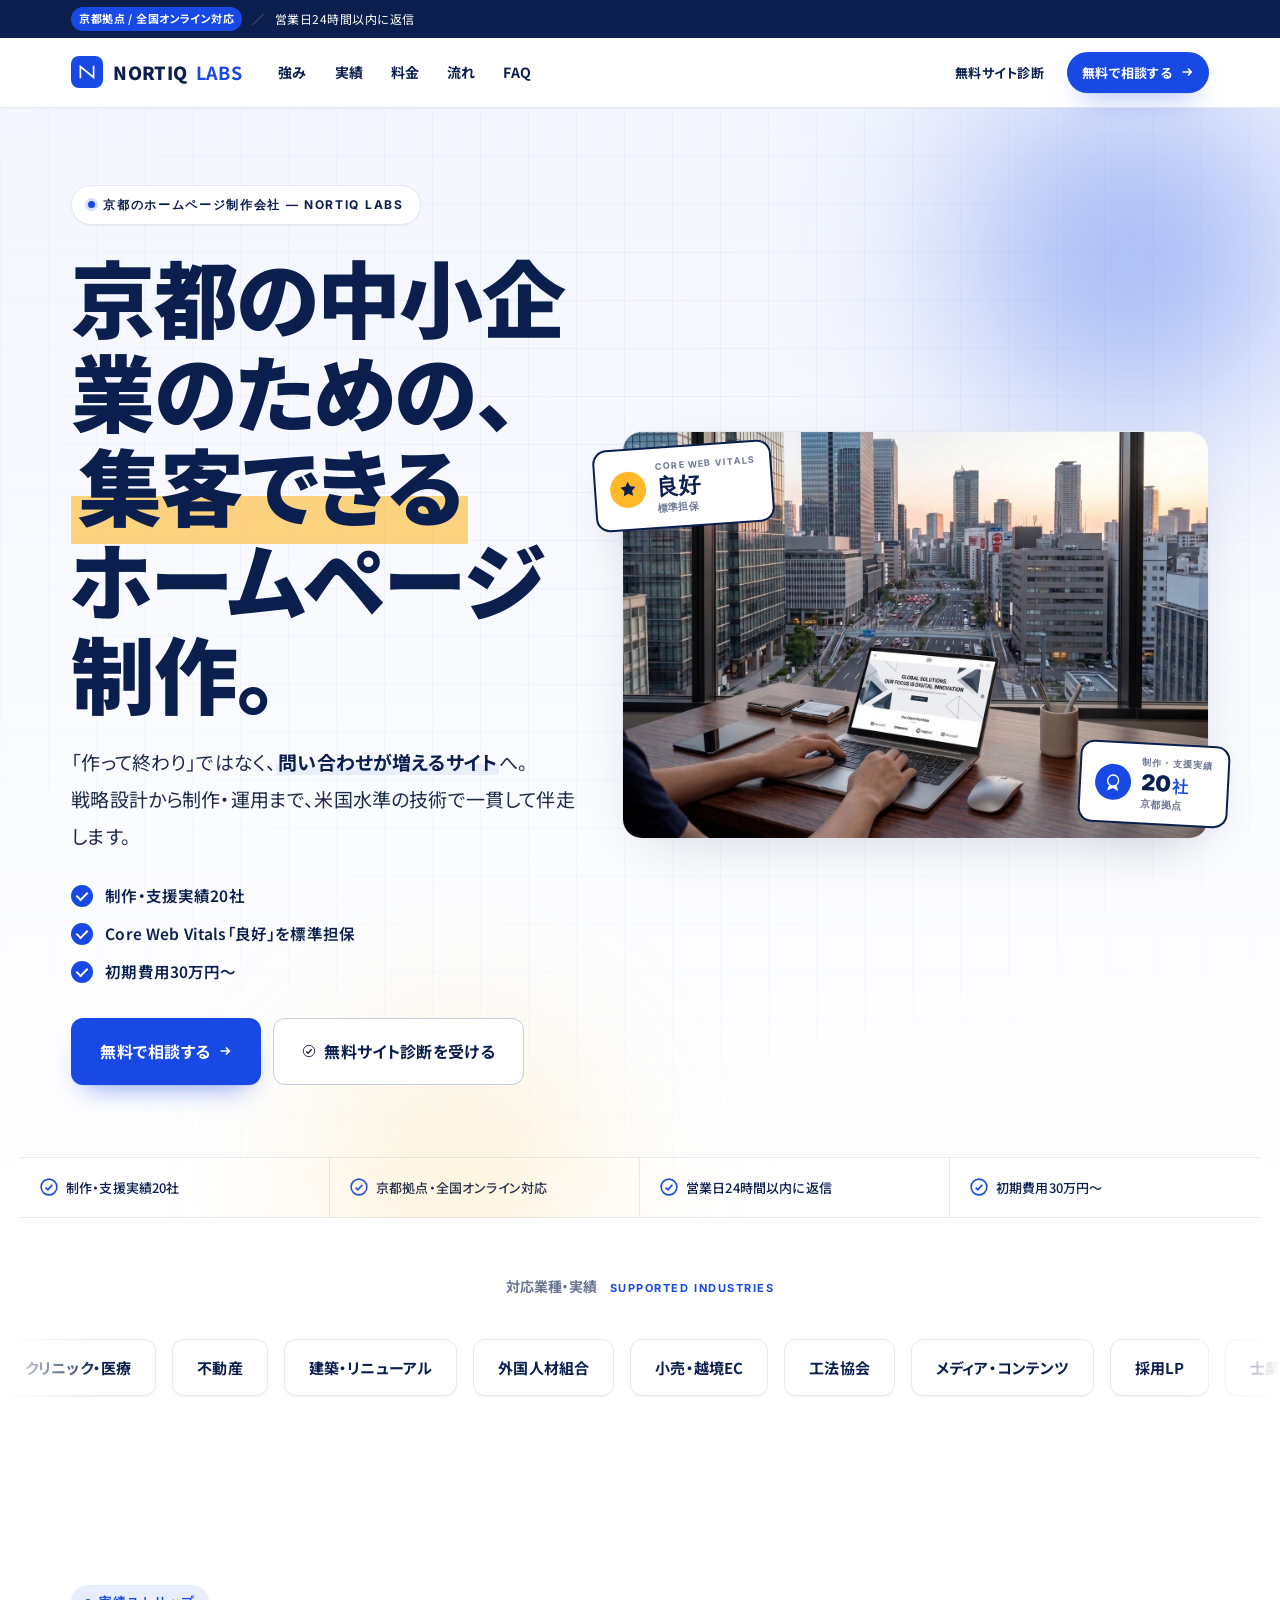
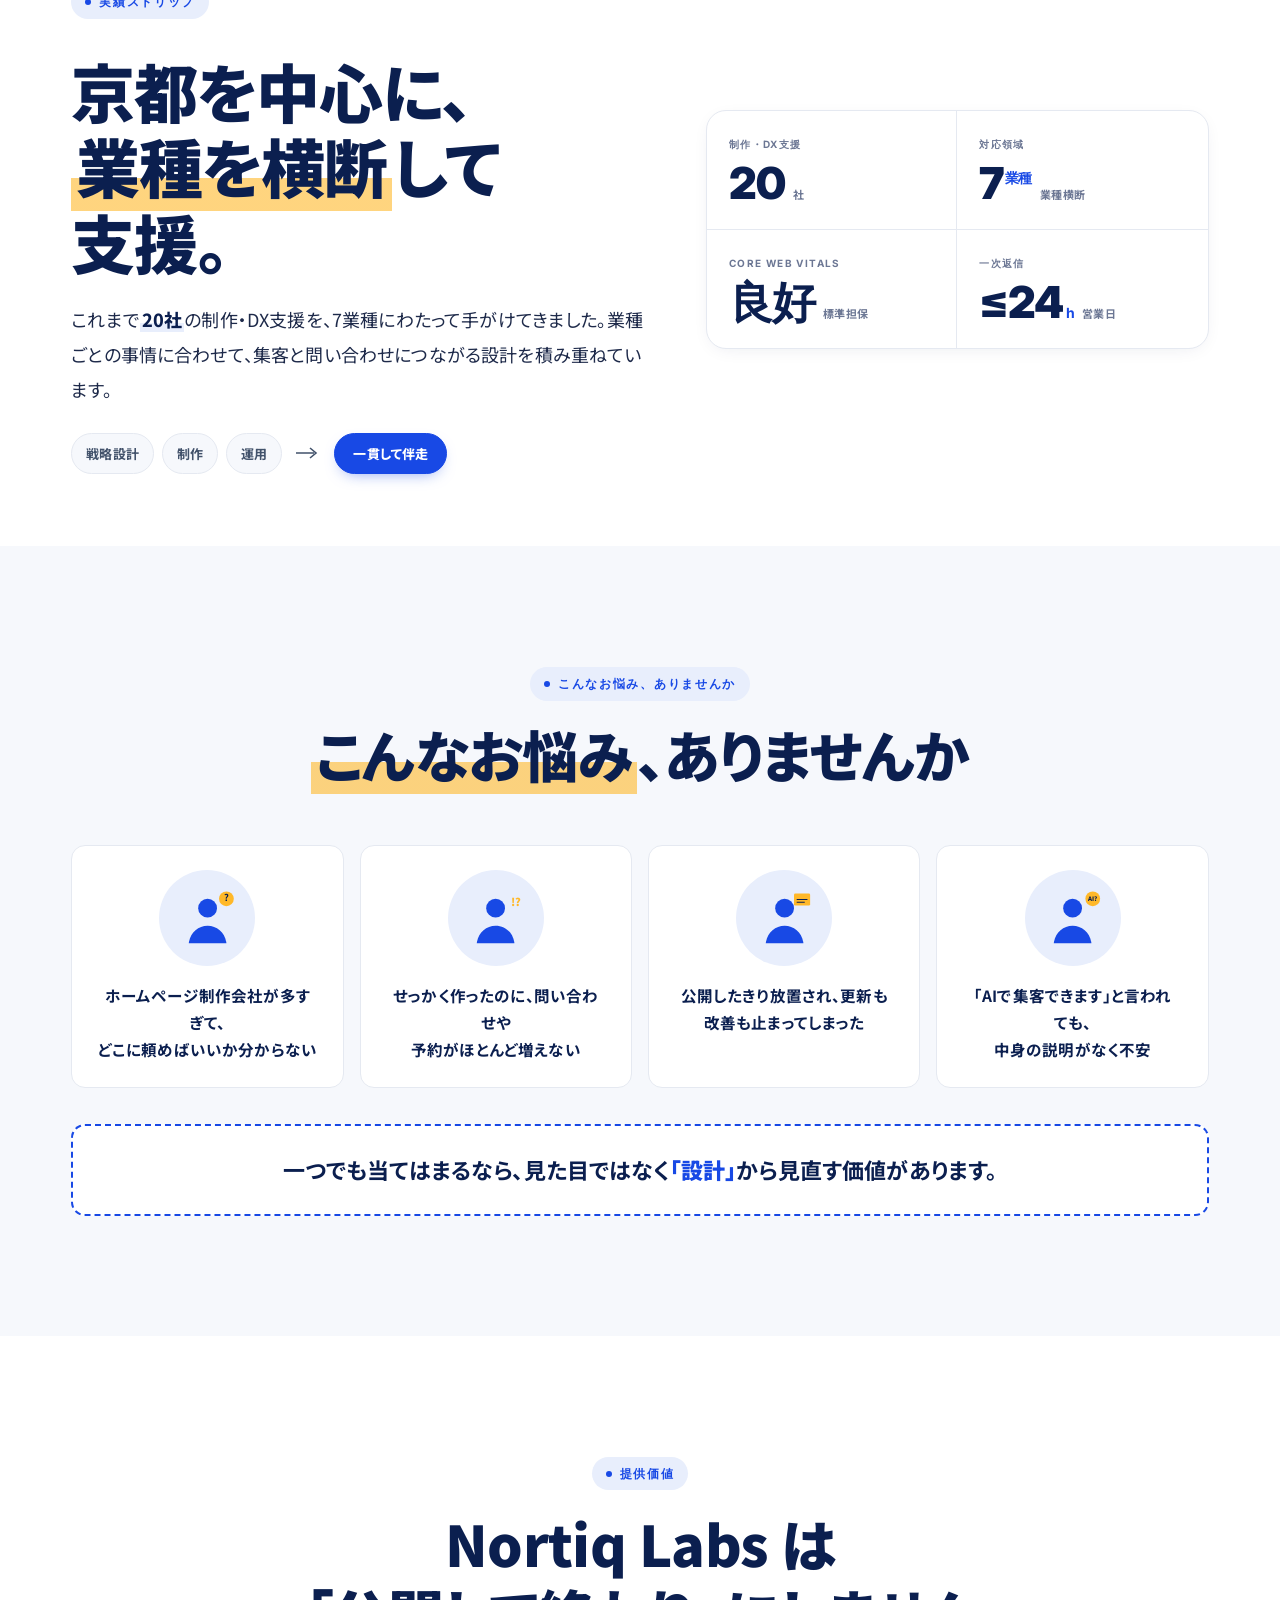
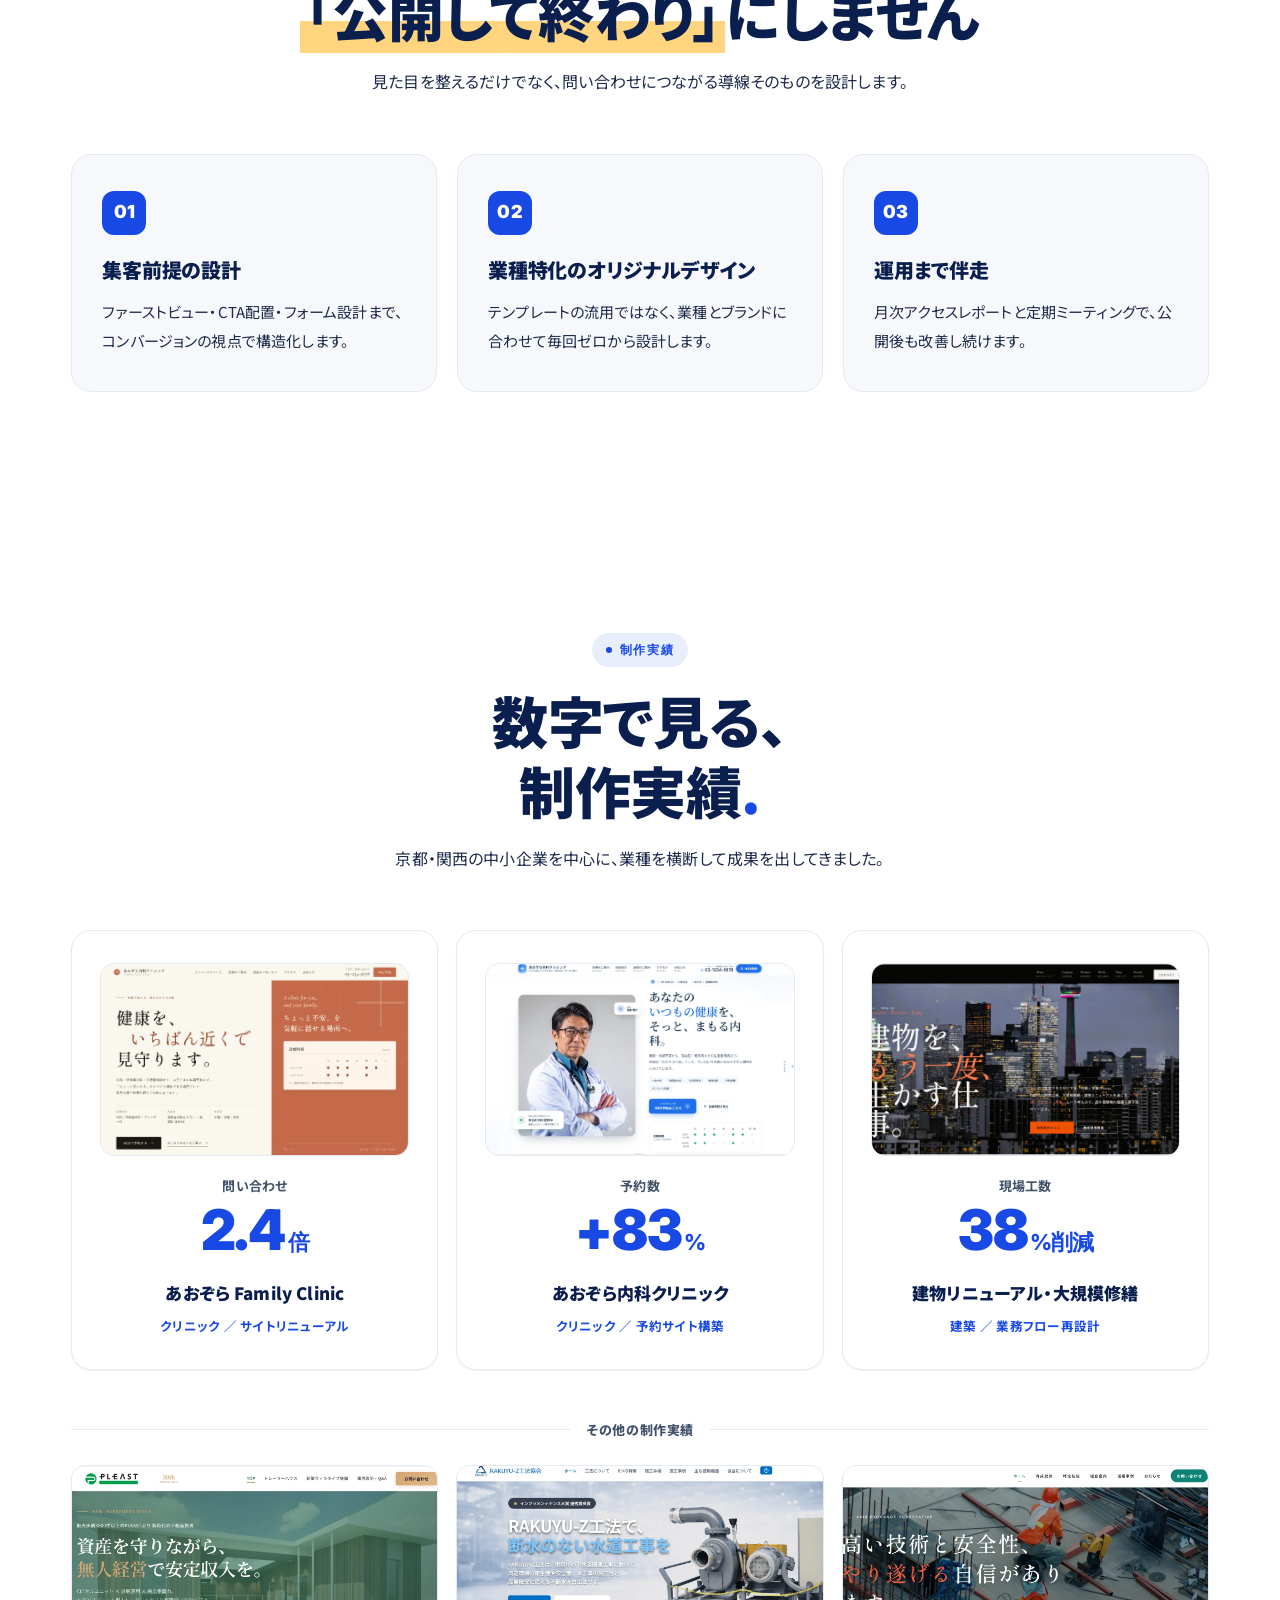
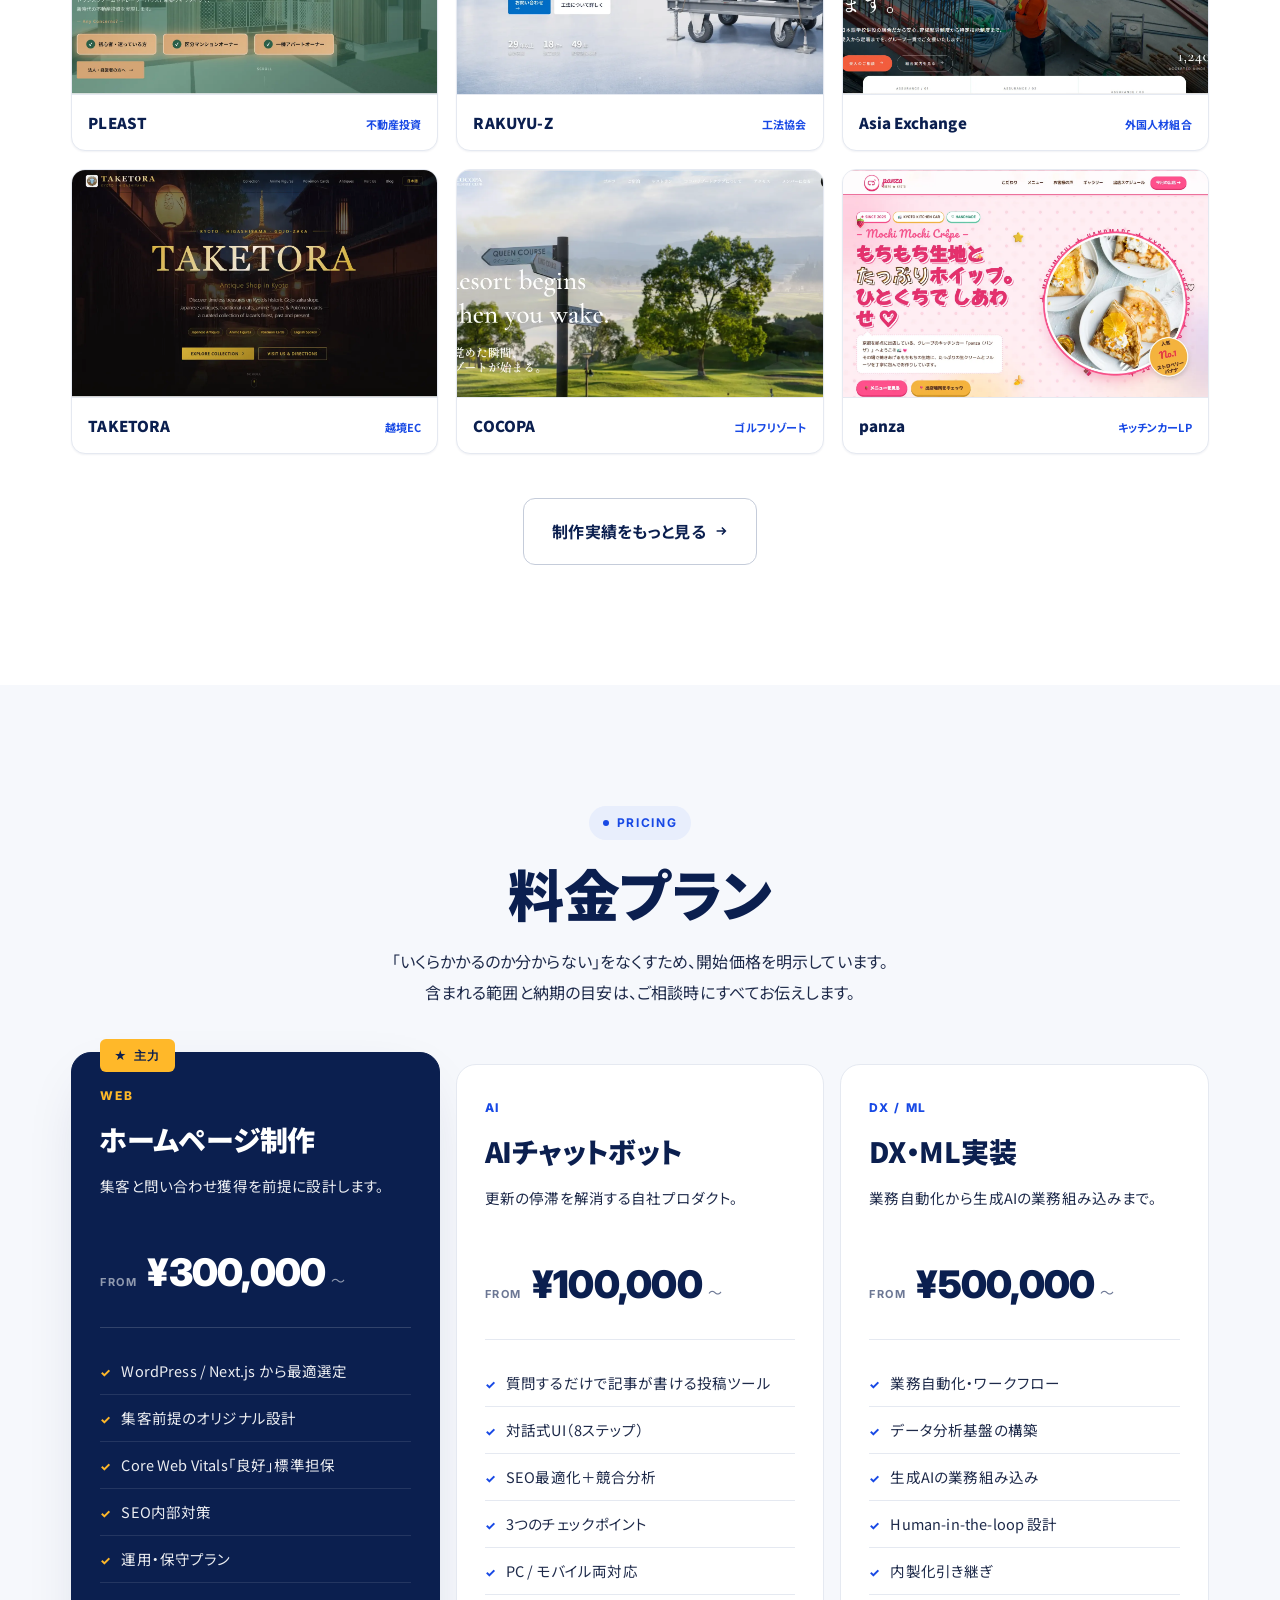
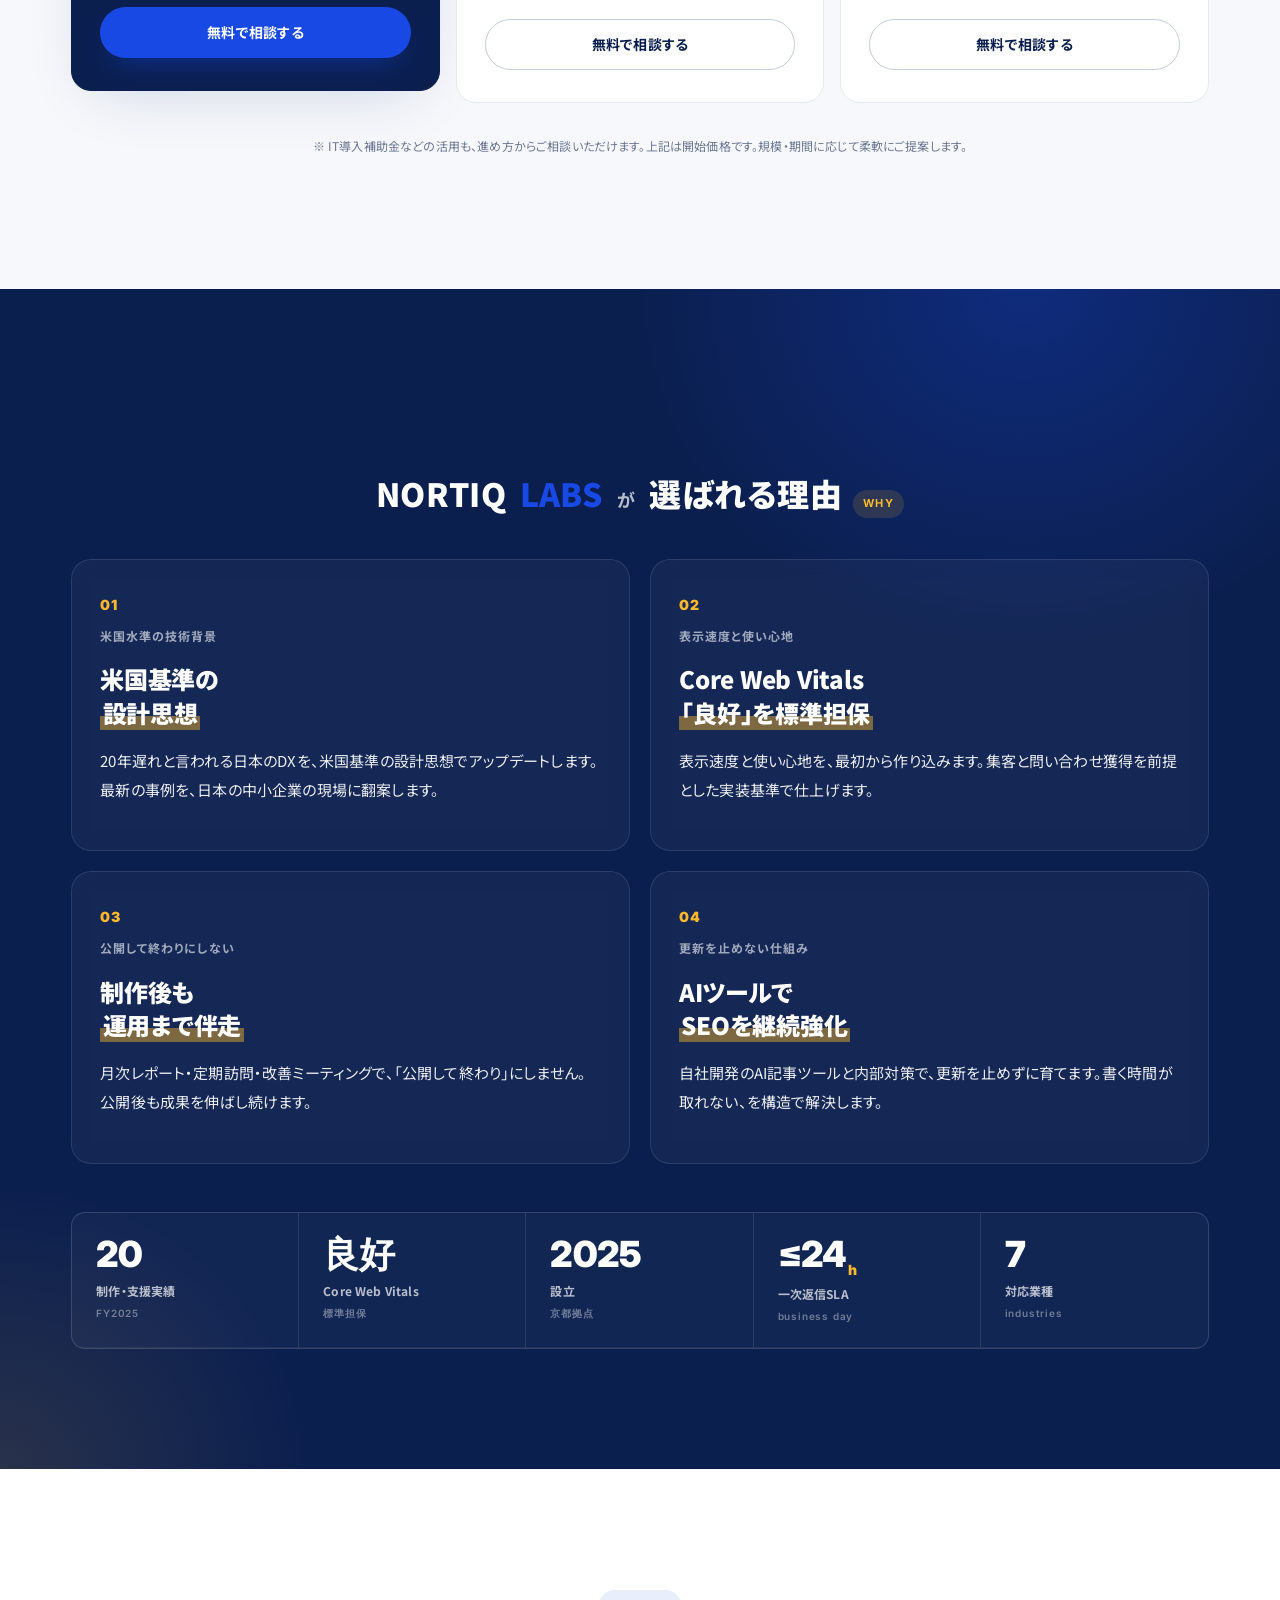
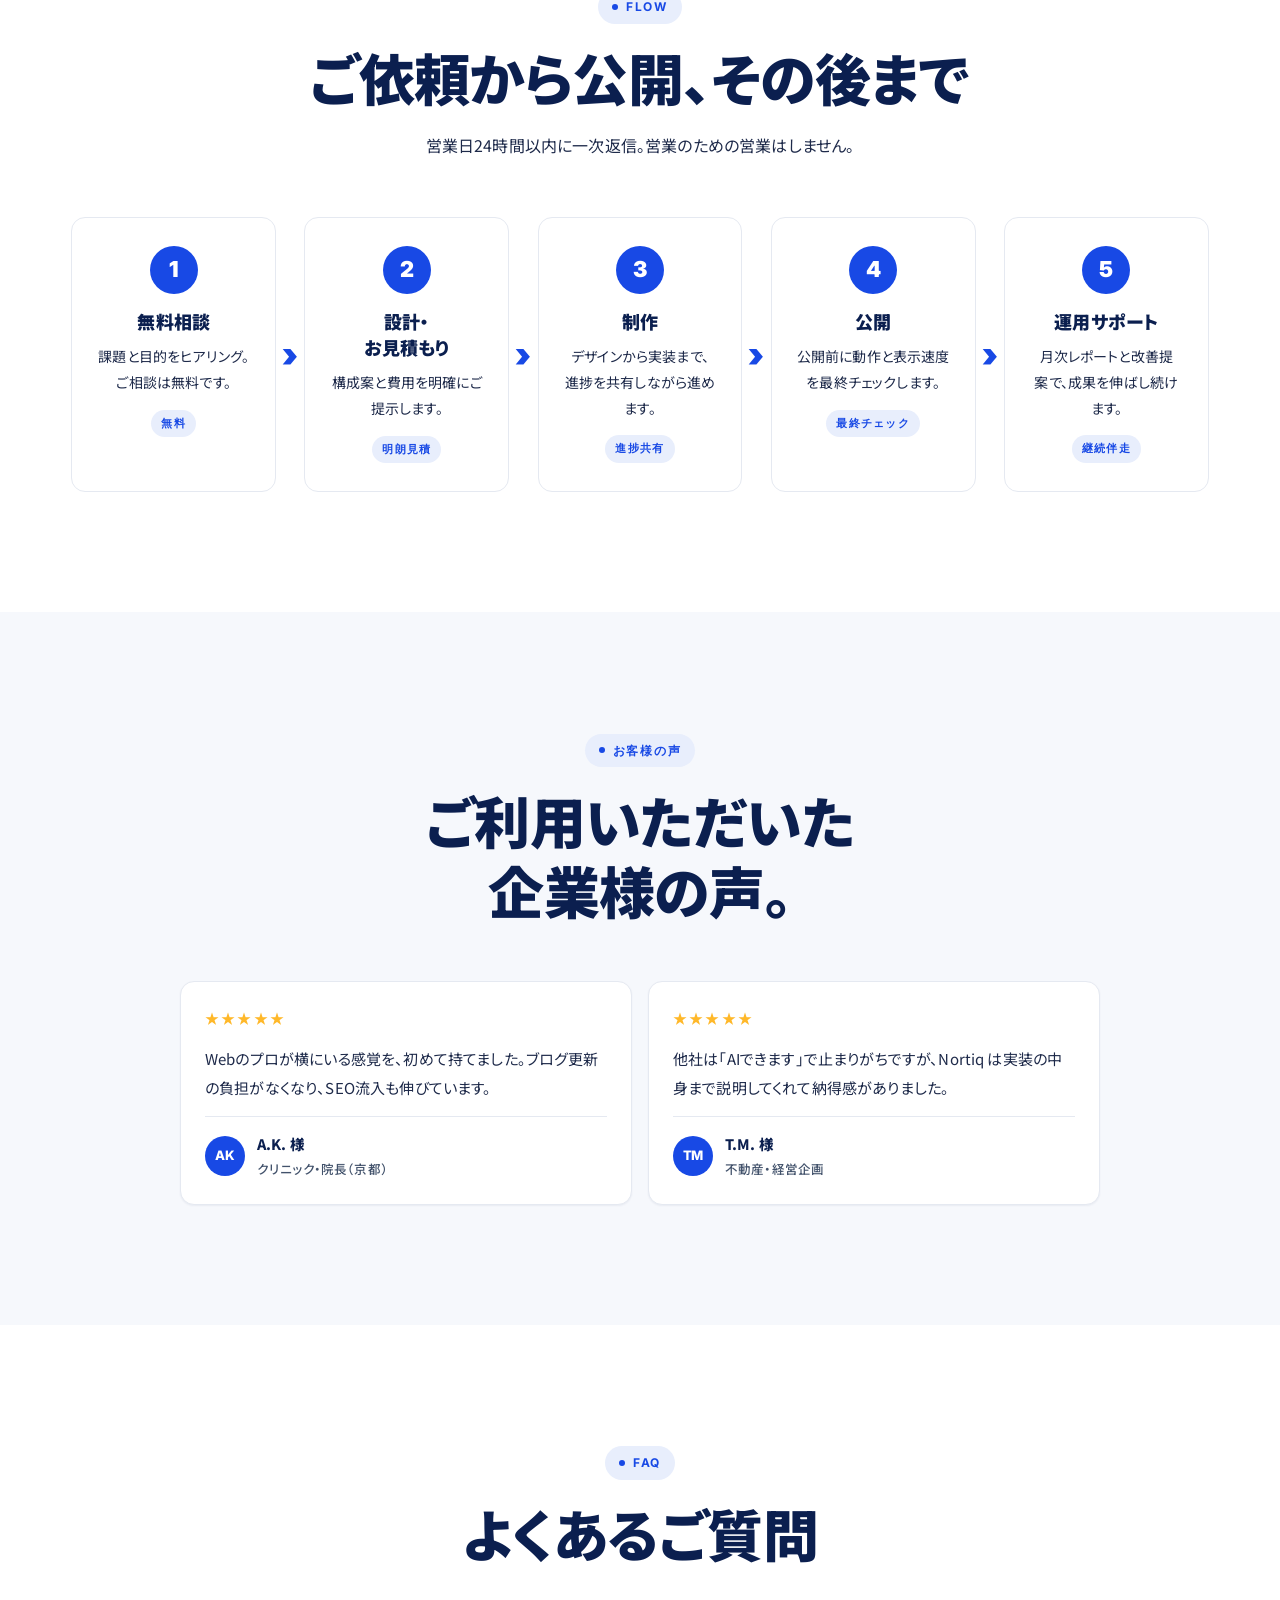
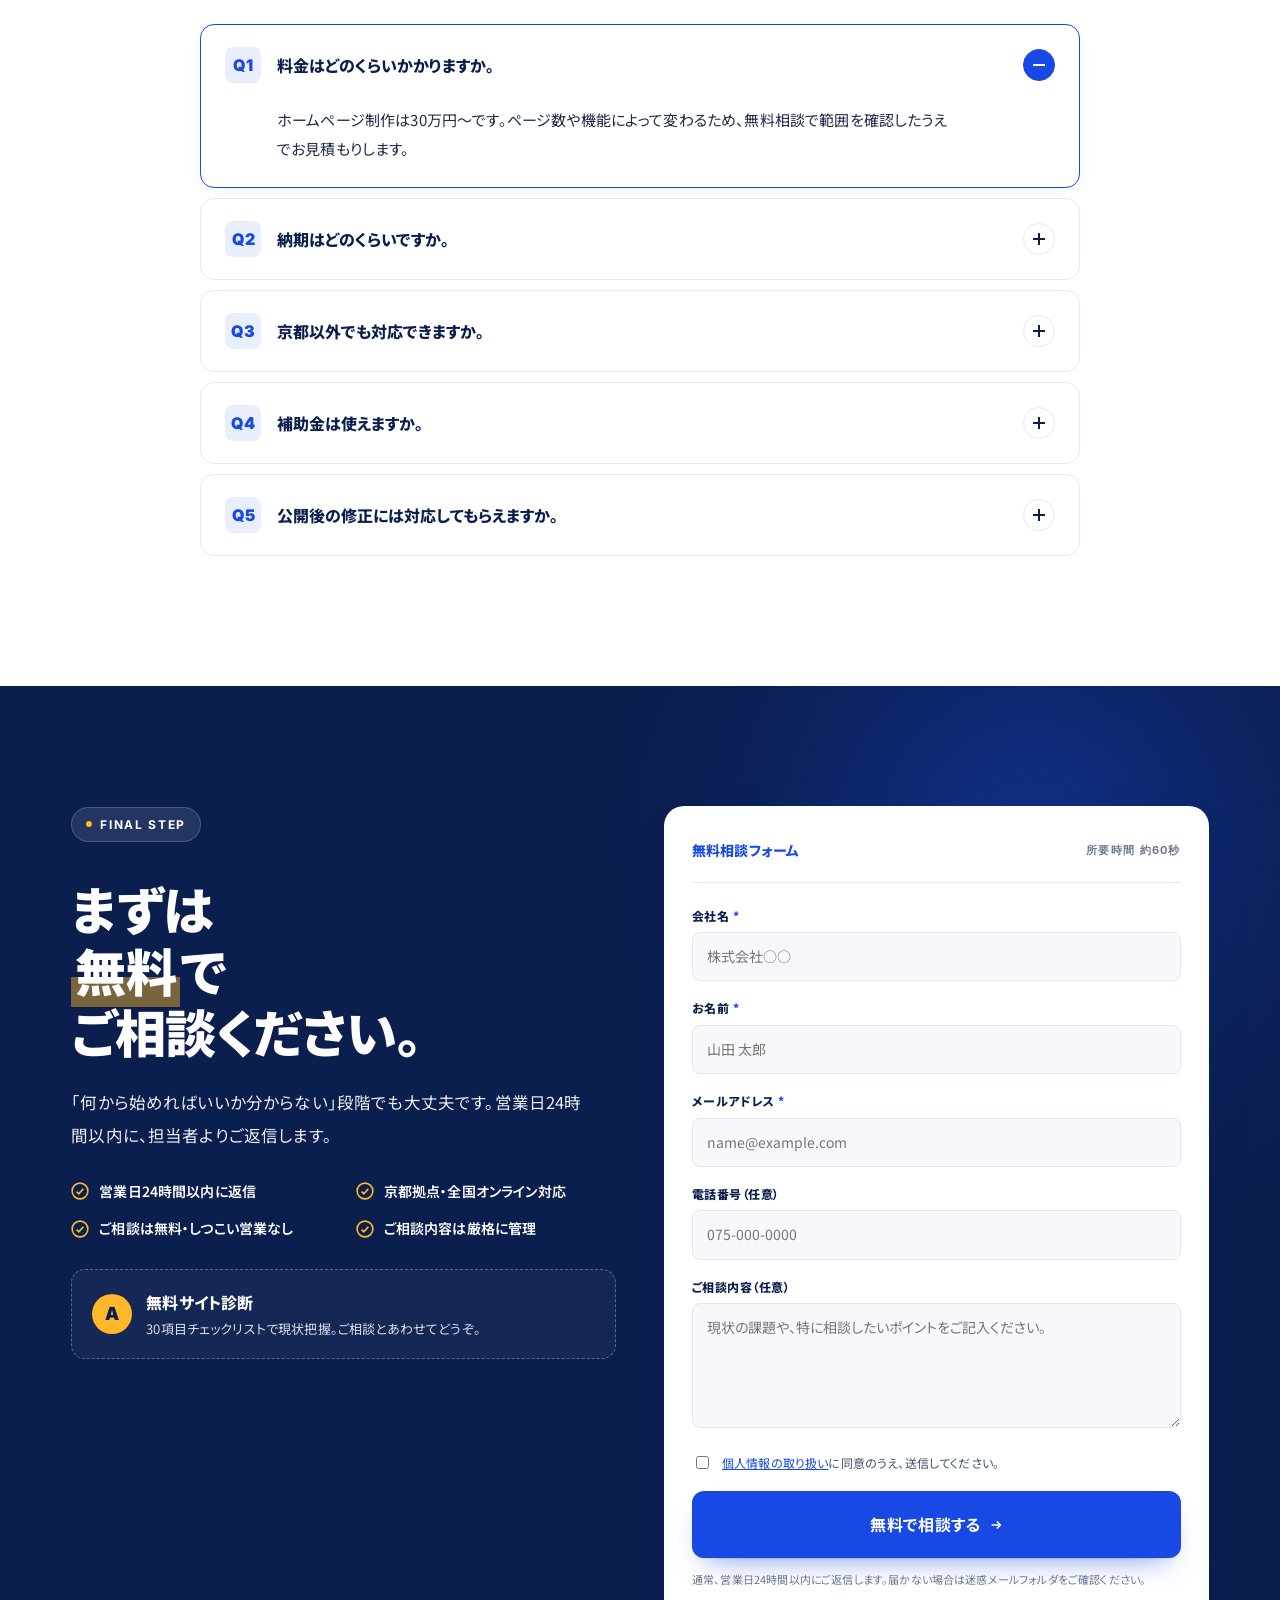
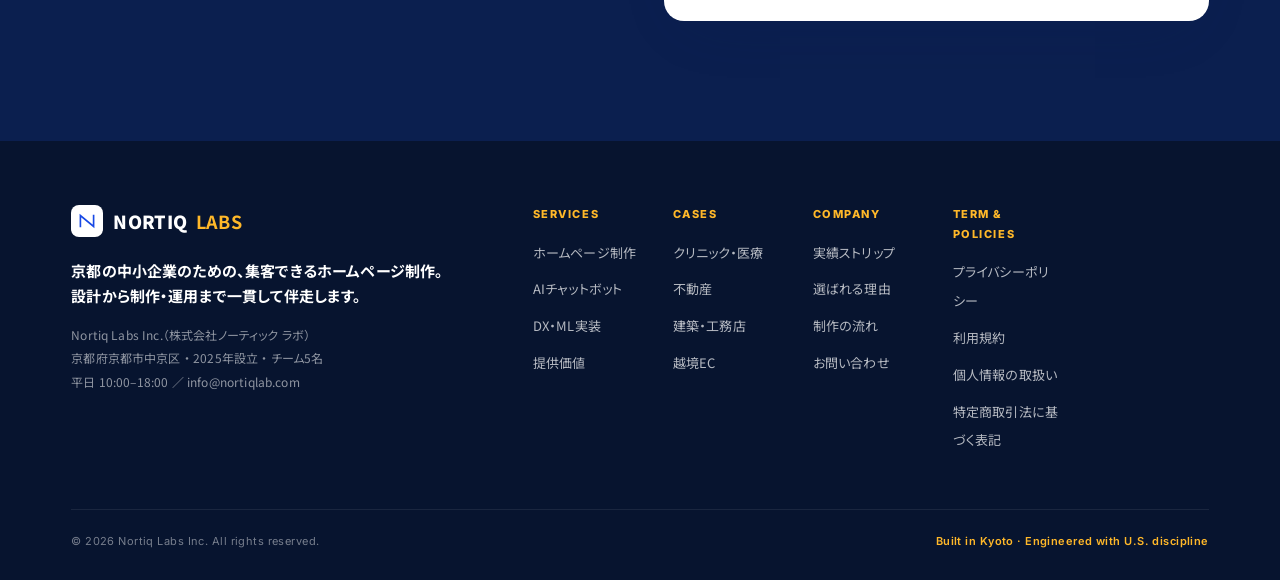
==== commit 152fc660: "feat(lp): 京都ホームページ制作LPへ全面リニューアル＋実績画像反映 - 本番コピーに沿って11セクション構成へ再構築（A案見出し採用） - CAPABILITY ARCHITECTURE図／" ====
--- a/index.html
+++ b/index.html
@@ -3,8 +3,17 @@
 <head>
 <meta charset="utf-8" />
 <meta name="viewport" content="width=device-width, initial-scale=1" />
-<title>NORTIQ LABS｜日本のDX、世界水準で巻き返す。</title>
-<meta name="description" content="NORTIQ LABSは、米国大学出身の少数精鋭チームがWeb制作・AIチャットボット・DX/MLを段階的に伴走するDXパートナー。20社+の制作・DX支援実績。営業日24時間以内に返信。" />
+
+<!-- Google tag (gtag.js) -->
+<script async src="https://www.googletagmanager.com/gtag/js?id=G-WXRSZWCDVK"></script>
+<script>
+  window.dataLayer = window.dataLayer || [];
+  function gtag(){dataLayer.push(arguments);}
+  gtag('js', new Date());
+  gtag('config', 'G-WXRSZWCDVK');
+</script>
+<title>京都のホームページ制作｜集客できるサイトを30万円〜 | NORTIQ LABS</title>
+<meta name="description" content="京都の中小企業のためのホームページ制作。「作って終わり」にせず、戦略設計から制作・運用まで米国水準の技術で一貫して伴走します。Core Web Vitals「良好」を標準担保、初期費用30万円〜。制作・支援実績20社、営業日24時間以内に返信。" />
 <meta name="robots" content="index, follow" />
 <link rel="canonical" href="https://nortiqlab.com/" />
 
@@ -13,18 +22,18 @@
 <meta property="og:site_name" content="NORTIQ LABS" />
 <meta property="og:locale" content="ja_JP" />
 <meta property="og:url" content="https://nortiqlab.com/" />
-<meta property="og:title" content="NORTIQ LABS｜日本のDX、世界水準で巻き返す。" />
-<meta property="og:description" content="米国大学出身の少数精鋭チームが、Web制作・AIチャットボット・DX/MLを段階的に伴走。20社+の支援実績、営業日24時間以内に返信。京都拠点・全国オンライン対応。" />
-<meta property="og:image" content="https://nortiqlab.com/assets/og-image.png" />
+<meta property="og:title" content="京都のホームページ制作｜集客できるサイトを30万円〜 | NORTIQ LABS" />
+<meta property="og:description" content="京都の中小企業のためのホームページ制作。戦略設計から制作・運用まで米国水準の技術で一貫して伴走。Core Web Vitals「良好」標準担保、初期費用30万円〜。制作・支援実績20社、営業日24時間以内に返信。" />
+<meta property="og:image" content="https://nortiqlab.com/ogp.png" />
 <meta property="og:image:width" content="1200" />
 <meta property="og:image:height" content="630" />
-<meta property="og:image:alt" content="NORTIQ LABS — 日本のDX、世界水準で巻き返す。" />
+<meta property="og:image:alt" content="NORTIQ LABS — 京都の中小企業のための、集客できるホームページ制作。" />
 
 <!-- Twitter Card -->
 <meta name="twitter:card" content="summary_large_image" />
-<meta name="twitter:title" content="NORTIQ LABS｜日本のDX、世界水準で巻き返す。" />
-<meta name="twitter:description" content="米国大学出身の少数精鋭チームが、Web制作・AIチャットボット・DX/MLを段階的に伴走。20社+の支援実績、営業日24時間以内に返信。京都拠点・全国オンライン対応。" />
-<meta name="twitter:image" content="https://nortiqlab.com/assets/og-image.png" />
+<meta name="twitter:title" content="京都のホームページ制作｜集客できるサイトを30万円〜 | NORTIQ LABS" />
+<meta name="twitter:description" content="京都の中小企業のためのホームページ制作。戦略設計から制作・運用まで一貫伴走。Core Web Vitals「良好」標準担保、初期費用30万円〜。制作・支援実績20社、営業日24時間以内に返信。" />
+<meta name="twitter:image" content="https://nortiqlab.com/ogp.png" />
 
 <!-- Favicons -->
 <link rel="icon" href="/favicon.ico" sizes="any" />
@@ -35,7 +44,7 @@
 <link rel="preconnect" href="https://fonts.gstatic.com" crossorigin />
 <link href="https://fonts.googleapis.com/css2?family=Noto+Sans+JP:wght@400;500;700;900&family=Inter:wght@400;500;600;700;800&display=swap" rel="stylesheet" />
 
-<link rel="stylesheet" href="styles.css?v=20260529b" />
+<link rel="stylesheet" href="styles.css?v=20260615-kyoto" />
 
 <!-- No client-side framework: React / ReactDOM / Babel-standalone removed for performance.
      FAQ is static HTML + a tiny inline vanilla-JS accordion (see end of <body>). -->
@@ -54,17 +63,24 @@
   "@context": "https://schema.org",
   "@graph": [
     {
-      "@type": "Organization",
+      "@type": ["Organization", "ProfessionalService"],
       "@id": "https://nortiqlab.com/#organization",
       "name": "NORTIQ LABS",
       "legalName": "株式会社ノーティック ラボ",
       "url": "https://nortiqlab.com/",
       "logo": "https://nortiqlab.com/assets/logo.png",
-      "image": "https://nortiqlab.com/assets/og-image.png",
-      "description": "米国大学出身の少数精鋭チームが、Web制作・AIチャットボット・DX/MLを段階的に伴走するDXパートナー。京都拠点・全国オンライン対応。",
+      "image": "https://nortiqlab.com/ogp.png",
+      "description": "京都の中小企業のためのホームページ制作会社。戦略設計から制作・運用まで、米国水準の技術で一貫して伴走します。Core Web Vitals「良好」標準担保、初期費用30万円〜。",
+      "slogan": "京都の中小企業のための、集客できるホームページ制作。",
       "foundingDate": "2025",
       "numberOfEmployees": { "@type": "QuantitativeValue", "value": 5 },
-      "areaServed": "JP",
+      "areaServed": [
+        { "@type": "City", "name": "京都市" },
+        { "@type": "AdministrativeArea", "name": "京都府" },
+        { "@type": "Country", "name": "日本" }
+      ],
+      "knowsAbout": ["ホームページ制作", "Web制作", "SEO", "AIチャットボット", "DX", "機械学習"],
+      "priceRange": "¥¥",
       "address": {
         "@type": "PostalAddress",
         "postalCode": "604-0012",
@@ -78,10 +94,24 @@
       "@type": "WebSite",
       "@id": "https://nortiqlab.com/#website",
       "url": "https://nortiqlab.com/",
-      "name": "NORTIQ LABS",
+      "name": "NORTIQ LABS｜京都のホームページ制作",
       "inLanguage": "ja",
       "publisher": { "@id": "https://nortiqlab.com/#organization" },
-      "description": "日本のDX、世界水準で巻き返す。Web制作・AIチャットボット・DX/MLを段階的に伴走。"
+      "description": "京都の中小企業のための、集客できるホームページ制作。戦略設計から制作・運用まで一貫伴走。"
+    },
+    {
+      "@type": "Service",
+      "@id": "https://nortiqlab.com/#service-web",
+      "serviceType": "ホームページ制作",
+      "provider": { "@id": "https://nortiqlab.com/#organization" },
+      "areaServed": { "@type": "AdministrativeArea", "name": "京都府" },
+      "description": "集客と問い合わせ獲得を前提に、戦略設計から制作・運用まで一貫対応するホームページ制作サービス。WordPress / Next.js から最適選定。",
+      "offers": {
+        "@type": "Offer",
+        "price": "300000",
+        "priceCurrency": "JPY",
+        "description": "ホームページ制作 初期費用 300,000円〜"
+      }
     },
     {
       "@type": "FAQPage",
@@ -89,43 +119,28 @@
       "mainEntity": [
         {
           "@type": "Question",
-          "name": "社員数が少ない小さな会社ですが、依頼できますか？",
-          "acceptedAnswer": { "@type": "Answer", "text": "もちろん可能です。むしろ中小企業のWeb制作・DX支援を中心に行っています。会社規模に合わせて、無理なく実行できるプランをご提案します。" }
+          "name": "料金はどのくらいかかりますか。",
+          "acceptedAnswer": { "@type": "Answer", "text": "ホームページ制作は30万円〜です。ページ数や機能によって変わるため、無料相談で範囲を確認したうえでお見積もりします。" }
         },
         {
           "@type": "Question",
-          "name": "社内にIT担当が1人もいません。大丈夫ですか？",
-          "acceptedAnswer": { "@type": "Answer", "text": "その状態を前提にプロジェクトを設計します。中の人の負担を最小化する伴走型が、私たちの基本スタンスです。" }
+          "name": "納期はどのくらいですか。",
+          "acceptedAnswer": { "@type": "Answer", "text": "規模によりますが、コーポレートサイトでおおよそ4〜8週間が目安です。お急ぎの場合もご相談ください。" }
         },
         {
           "@type": "Question",
-          "name": "Web制作だけで終わらず、後からAI導入もお願いできますか？",
-          "acceptedAnswer": { "@type": "Answer", "text": "もちろん可能です。むしろ Web制作 → AIチャットボット → DX/ML の段階的支援が私たちの基本モデルです。最初は小さく、効果を見ながら次のステップへ進めます。" }
+          "name": "京都以外でも対応できますか。",
+          "acceptedAnswer": { "@type": "Answer", "text": "はい。オンラインでの打ち合わせに対応しており、関西圏を中心に全国からご相談いただけます。" }
         },
         {
           "@type": "Question",
-          "name": "他社のWeb制作会社やDXコンサルと何が違いますか？",
-          "acceptedAnswer": { "@type": "Answer", "text": "チームの80%が米国大学出身のエンジニア・データサイエンティストで構成されている点が独自性です。「米国の最新事例」を「日本の中小企業の現場」に翻案できる体制です。戦略立案だけでなく、実装まで一気通貫でお引き受けします。" }
+          "name": "補助金は使えますか。",
+          "acceptedAnswer": { "@type": "Answer", "text": "IT導入補助金などの活用を視野に、進め方をご相談いただけます。（申請サポートは準備中です。）" }
         },
         {
           "@type": "Question",
-          "name": "セキュリティはどう担保されますか？",
-          "acceptedAnswer": { "@type": "Answer", "text": "業務データを扱う案件では、データの取り扱いルール設計から始めます。AIセキュリティ研究プロダクト「VetoNet」を社内で開発する技術背景を活かし、御社の状況に合わせた構成をご提案します。" }
-        },
-        {
-          "@type": "Question",
-          "name": "初回相談で費用は発生しますか？",
-          "acceptedAnswer": { "@type": "Answer", "text": "30分の無料相談（オンライン）と、サービス資料のご請求は完全無料です。営業のための営業はいたしません。" }
-        },
-        {
-          "@type": "Question",
-          "name": "全国対応していますか？",
-          "acceptedAnswer": { "@type": "Answer", "text": "オンラインで全国対応しています。京都を拠点としていますが、関西圏は訪問もご相談いただけます。" }
-        },
-        {
-          "@type": "Question",
-          "name": "どのくらいの期間で動き出せますか？",
-          "acceptedAnswer": { "@type": "Answer", "text": "営業日24時間以内に一次返信させていただきます。Web制作の場合、お打ち合わせから2〜3週間でデザイン提示が一般的です。" }
+          "name": "公開後の修正には対応してもらえますか。",
+          "acceptedAnswer": { "@type": "Answer", "text": "軽微な修正・テキスト変更は、契約中の保守プラン内で対応可能です。大規模な変更は別途お見積もりとなります。" }
         }
       ]
     }
@@ -140,7 +155,7 @@
   <div class="topbar__inner">
     <span class="topbar__badge">京都拠点 / 全国オンライン対応</span>
     <span class="topbar__sep">／</span>
-    <span>営業日24時間以内に一次返信</span>
+    <span>営業日24時間以内に返信</span>
   </div>
 </div>
 
@@ -154,17 +169,16 @@
       <span class="brand__name">NORTIQ <em>LABS</em></span>
     </a>
     <nav class="nav__links" aria-label="Primary">
-      <a href="#services">サービス</a>
-      <a href="#features">特徴</a>
-      <a href="#problems">課題</a>
-      <a href="#cases">事例</a>
+      <a href="#value">強み</a>
+      <a href="#cases">実績</a>
       <a href="#pricing">料金</a>
+      <a href="#flow">流れ</a>
       <a href="#faq">FAQ</a>
     </nav>
     <div class="nav__ctas">
-      <a href="#diagnosis" class="btn btn--ghost btn--sm">無料診断</a>
+      <a href="#diagnosis" class="btn btn--ghost btn--sm">無料サイト診断</a>
       <a href="#contact" class="btn btn--primary btn--sm">
-        資料請求
+        無料で相談する
         <svg viewBox="0 0 16 16" aria-hidden="true"><path d="M3 8h10M9 4l4 4-4 4" fill="none" stroke="currentColor" stroke-width="1.8"/></svg>
       </a>
     </div>
@@ -173,7 +187,7 @@
 
 <main id="top">
 
-<!-- ============ HERO ============ -->
+<!-- ============ 01. HERO / ファーストビュー ============ -->
 <section class="hero">
   <div class="hero__bg" aria-hidden="true">
     <div class="hero__grid-lines"></div>
@@ -185,34 +199,34 @@
     <div class="hero__copy">
       <div class="hero__eyebrow">
         <span class="dot"></span>
-        <span>NORTIQ LABS — WEB · AI · DX FOR JAPANESE SMEs</span>
+        <span>京都のホームページ制作会社 — NORTIQ LABS</span>
       </div>
 
       <h1 class="hero__h1">
-        日本のDXを、<br />
-        <span class="hl">『世界水準』</span>で<br />
-        巻き返す。
+        京都の中小企業のための、<br />
+        <span class="hl">集客できる</span><br />
+        ホームページ制作。
       </h1>
 
       <p class="hero__lead">
-        Web制作・AIチャットボット・DX/ML実装まで、<br />
-        <strong>米国大学出身の少数精鋭チーム</strong>が段階的に伴走します。
+        「作って終わり」ではなく、<strong>問い合わせが増えるサイト</strong>へ。<br />
+        戦略設計から制作・運用まで、米国水準の技術で一貫して伴走します。
       </p>
 
       <ul class="hero__bullets">
-        <li><span class="check"></span>米国大学出身が中核（5名中4名 / 80%）</li>
-        <li><span class="check"></span>Web → AI → DX の段階的伴走モデル</li>
-        <li><span class="check"></span>20社+の制作・DX支援実績</li>
+        <li><span class="check"></span>制作・支援実績20社</li>
+        <li><span class="check"></span>Core Web Vitals「良好」を標準担保</li>
+        <li><span class="check"></span>初期費用30万円〜</li>
       </ul>
 
       <div class="hero__ctas">
         <a href="#contact" class="btn btn--primary btn--lg">
-          資料請求（無料）
+          無料で相談する
           <svg viewBox="0 0 16 16" aria-hidden="true"><path d="M3 8h10M9 4l4 4-4 4" fill="none" stroke="currentColor" stroke-width="1.8"/></svg>
         </a>
         <a href="#diagnosis" class="btn btn--outline btn--lg">
           <svg viewBox="0 0 16 16" aria-hidden="true"><circle cx="8" cy="8" r="6.5" fill="none" stroke="currentColor"/><path d="M5 8.5l2 2 4-4.5" fill="none" stroke="currentColor" stroke-width="1.6"/></svg>
-          ホームページ無料診断
+          無料サイト診断を受ける
         </a>
       </div>
     </div>
@@ -220,7 +234,7 @@
     <aside class="hero__viz" aria-hidden="true">
       <figure class="hero__photo">
         <img src="assets/hero-tokyo-office.jpg"
-             alt="東京のオフィスでノートPCを操作し、NORTIQ LABS制作のWebサイトを表示しているイメージ"
+             alt="京都のオフィスでノートPCを開き、NORTIQ LABSが制作したホームページを確認しているイメージ"
              width="1400" height="972" loading="eager" decoding="async" fetchpriority="high" />
       </figure>
 
@@ -229,9 +243,9 @@
           <svg viewBox="0 0 32 32"><path d="M16 4l3.4 7 7.6 1.1-5.5 5.4 1.3 7.5L16 21.5 9.2 25l1.3-7.5L5 12.1 12.6 11z" fill="currentColor"/></svg>
         </div>
         <div class="badge__body">
-          <div class="badge__cat">米国大学出身</div>
-          <div class="badge__name">80%</div>
-          <div class="badge__year">5名中4名</div>
+          <div class="badge__cat">Core Web Vitals</div>
+          <div class="badge__name">良好</div>
+          <div class="badge__year">標準担保</div>
         </div>
       </div>
 
@@ -240,362 +254,113 @@
           <svg viewBox="0 0 32 32"><circle cx="16" cy="14" r="8" fill="none" stroke="currentColor" stroke-width="2"/><path d="M10 22l-2 7 8-4 8 4-2-7" fill="currentColor"/></svg>
         </div>
         <div class="badge__body">
-          <div class="badge__cat">制作・DX実績</div>
-          <div class="badge__name">20<small>+</small></div>
-          <div class="badge__year">FY2025</div>
+          <div class="badge__cat">制作・支援実績</div>
+          <div class="badge__name">20<small>社</small></div>
+          <div class="badge__year">京都拠点</div>
         </div>
       </div>
     </aside>
   </div>
 
-  <!-- caption strip -->
+  <!-- caption strip / 信頼バッジ -->
   <div class="hero__assure">
-    <div><svg viewBox="0 0 16 16"><circle cx="8" cy="8" r="7" fill="none" stroke="currentColor" stroke-width="1.4"/><path d="M5 8.5l2 2 4-4.5" fill="none" stroke="currentColor" stroke-width="1.6"/></svg>営業日24時間以内に一次返信</div>
-    <div><svg viewBox="0 0 16 16"><circle cx="8" cy="8" r="7" fill="none" stroke="currentColor" stroke-width="1.4"/><path d="M5 8.5l2 2 4-4.5" fill="none" stroke="currentColor" stroke-width="1.6"/></svg>オンライン全国対応</div>
-    <div><svg viewBox="0 0 16 16"><circle cx="8" cy="8" r="7" fill="none" stroke="currentColor" stroke-width="1.4"/><path d="M5 8.5l2 2 4-4.5" fill="none" stroke="currentColor" stroke-width="1.6"/></svg>営業のための営業はしません</div>
-    <div><svg viewBox="0 0 16 16"><circle cx="8" cy="8" r="7" fill="none" stroke="currentColor" stroke-width="1.4"/><path d="M5 8.5l2 2 4-4.5" fill="none" stroke="currentColor" stroke-width="1.6"/></svg>Core Web Vitals Good 標準</div>
-  </div>
-</section>
-
-
-<!-- ============ LOGO WALL ============ -->
+    <div><svg viewBox="0 0 16 16"><circle cx="8" cy="8" r="7" fill="none" stroke="currentColor" stroke-width="1.4"/><path d="M5 8.5l2 2 4-4.5" fill="none" stroke="currentColor" stroke-width="1.6"/></svg>制作・支援実績20社</div>
+    <div><svg viewBox="0 0 16 16"><circle cx="8" cy="8" r="7" fill="none" stroke="currentColor" stroke-width="1.4"/><path d="M5 8.5l2 2 4-4.5" fill="none" stroke="currentColor" stroke-width="1.6"/></svg>京都拠点・全国オンライン対応</div>
+    <div><svg viewBox="0 0 16 16"><circle cx="8" cy="8" r="7" fill="none" stroke="currentColor" stroke-width="1.4"/><path d="M5 8.5l2 2 4-4.5" fill="none" stroke="currentColor" stroke-width="1.6"/></svg>営業日24時間以内に返信</div>
+    <div><svg viewBox="0 0 16 16"><circle cx="8" cy="8" r="7" fill="none" stroke="currentColor" stroke-width="1.4"/><path d="M5 8.5l2 2 4-4.5" fill="none" stroke="currentColor" stroke-width="1.6"/></svg>初期費用30万円〜</div>
+  </div>
+</section>
+
+
+<!-- ============ LOGO WALL / 対応業種 ============ -->
 <section class="logos" aria-label="対応業種">
   <div class="container">
-    <h3 class="logos__title">
+    <h2 class="logos__title">
       <span>対応業種・実績</span>
       <em>SUPPORTED INDUSTRIES</em>
-    </h3>
+    </h2>
   </div>
   <div class="marquee">
     <div class="marquee__track">
       <span class="logo-chip">クリニック・医療</span>
-      <span class="logo-chip">不動産投資</span>
+      <span class="logo-chip">不動産</span>
       <span class="logo-chip">建築・リニューアル</span>
       <span class="logo-chip">外国人材組合</span>
       <span class="logo-chip">小売・越境EC</span>
       <span class="logo-chip">工法協会</span>
       <span class="logo-chip">メディア・コンテンツ</span>
       <span class="logo-chip">採用LP</span>
-      <span class="logo-chip">バーコードレス小売</span>
+      <span class="logo-chip">士業・サービス業</span>
       <span class="logo-chip">クリニック・医療</span>
-      <span class="logo-chip">不動産投資</span>
+      <span class="logo-chip">不動産</span>
       <span class="logo-chip">建築・リニューアル</span>
       <span class="logo-chip">外国人材組合</span>
       <span class="logo-chip">小売・越境EC</span>
       <span class="logo-chip">工法協会</span>
       <span class="logo-chip">メディア・コンテンツ</span>
       <span class="logo-chip">採用LP</span>
-      <span class="logo-chip">バーコードレス小売</span>
-    </div>
-  </div>
-</section>
-
-
-<!-- ============ INTRO ============ -->
-<section class="intro" id="services">
+      <span class="logo-chip">士業・サービス業</span>
+    </div>
+  </div>
+</section>
+
+
+<!-- ============ 02. 実績ストリップ ============ -->
+<section class="intro" id="about">
   <div class="container intro__inner">
     <div class="intro__copy">
-      <span class="section-head__tag"><i></i>NORTIQ LABSとは？</span>
+      <span class="section-head__tag"><i></i>実績ストリップ</span>
       <h2 class="intro__h2">
-        中小企業の<br/>
-        <span class="hl">DXパートナー</span>。
+        京都を中心に、<br/>
+        <span class="hl">業種を横断</span>して支援。
       </h2>
       <p class="intro__lead">
-        Web制作・AIチャットボット・DX/ML実装まで、御社の業務をヒアリングし、<strong>米国大学出身の少数精鋭チーム</strong>が段階的に伴走します。
+        これまで<strong>20社</strong>の制作・DX支援を、7業種にわたって手がけてきました。業種ごとの事情に合わせて、集客と問い合わせにつながる設計を積み重ねています。
       </p>
-      <ul class="intro__pills" aria-label="解決領域">
-        <li>人手不足</li>
-        <li>Web集客</li>
-        <li>AI活用</li>
+      <ul class="intro__pills" aria-label="提供領域">
+        <li>戦略設計</li>
+        <li>制作</li>
+        <li>運用</li>
         <li class="intro__pills-sep" aria-hidden="true">
           <svg viewBox="0 0 24 12"><path d="M0 6h18M14 1l6 5-6 5" fill="none" stroke="currentColor" stroke-width="1.6"/></svg>
         </li>
-        <li class="intro__pills-solve">NORTIQ LABSが解決</li>
+        <li class="intro__pills-solve">一貫して伴走</li>
       </ul>
     </div>
 
     <dl class="intro__stats" aria-label="数値で見るNORTIQ">
       <div>
-        <dt>支援実績</dt>
-        <dd><strong>20<sup>+</sup></strong><span>社</span></dd>
+        <dt>制作・DX支援</dt>
+        <dd><strong>20</strong><span>社</span></dd>
       </div>
       <div>
-        <dt>米国大学出身</dt>
-        <dd><strong>80<sup>%</sup></strong><span>4 / 5 名</span></dd>
+        <dt>対応領域</dt>
+        <dd><strong>7<sup>業種</sup></strong><span>業種横断</span></dd>
       </div>
       <div>
-        <dt>開始価格</dt>
-        <dd><strong>¥30<sup>万〜</sup></strong><span>Web制作</span></dd>
+        <dt>Core Web Vitals</dt>
+        <dd><strong>良好</strong><span>標準担保</span></dd>
       </div>
       <div>
         <dt>一次返信</dt>
-        <dd><strong>≤24<sub>h</sub></strong><span>営業日 SLA</span></dd>
+        <dd><strong>≤24<sub>h</sub></strong><span>営業日</span></dd>
       </div>
     </dl>
   </div>
 </section>
 
 
-<!-- ============ FEATURE ARCHITECTURE DIAGRAM ============ -->
-<section class="features" id="features">
-  <div class="container">
-    <header class="section-head section-head--center">
-      <span class="section-head__tag"><i></i>CAPABILITY ARCHITECTURE</span>
-      <h2 class="section-head__h2">
-        12の能力は、<br/>
-        <span class="hl">『積み上げ可能な構造』</span>になっています。
-      </h2>
-      <p class="section-head__lead">
-        基盤（セキュリティ・運用・内製化）の上に、Web → AI → DX の3レイヤーを段階的に積む構造。<br/>
-        単発の発注ではなく「会社の能力として残る」のがNORTIQの設計思想です。
-      </p>
-    </header>
-
-    <!-- Outcomes (top of stack) -->
-    <div class="arch__outcomes">
-      <span class="arch__outcomes-lbl">OUTCOMES — 御社が得るもの</span>
-      <ul>
-        <li><span class="arch__outcomes-icon" aria-hidden="true">↗</span><strong>集客・問い合わせ向上</strong><em>Customer acquisition</em></li>
-        <li><span class="arch__outcomes-icon" aria-hidden="true">⟲</span><strong>定型業務の自動化</strong><em>Workflow automation</em></li>
-        <li><span class="arch__outcomes-icon" aria-hidden="true">★</span><strong>内製DX能力</strong><em>In-house DX capability</em></li>
-      </ul>
-    </div>
-
-    <div class="arch__flow" aria-hidden="true">
-      <span class="arch__flow-line"></span>
-      <span class="arch__flow-label">BUILD UP — 段階的に積み上げ</span>
-      <span class="arch__flow-line"></span>
-    </div>
-
-    <!-- Capability stack -->
-    <div class="arch">
-
-      <!-- LAYER 03: DX -->
-      <div class="arch__layer arch__layer--dx">
-        <div class="arch__head">
-          <div class="arch__step">
-            <span class="arch__step-no">STEP 03</span>
-            <span class="arch__step-tag">SCALE</span>
-          </div>
-          <h3 class="arch__layer-title">DX / ML</h3>
-          <p class="arch__layer-desc">業務にAIを組み込む</p>
-          <span class="arch__price">¥500,000<small> 〜</small></span>
-        </div>
-        <div class="arch__cells arch__cells--4">
-          <article class="cell">
-            <span class="cell__no">03</span>
-            <h4>Computer Vision / OCR</h4>
-            <p>商品画像認識、バーコードレスPOS連携、図面・帳票OCR。Human-in-the-loopで誤認識を担保。</p>
-          </article>
-          <article class="cell">
-            <span class="cell__no">04</span>
-            <h4>RAG・ナレッジ検索</h4>
-            <p>社内文書を横断検索し根拠付きで回答。属人化したノウハウをナレッジに転換。</p>
-          </article>
-          <article class="cell">
-            <span class="cell__no">05</span>
-            <h4>AIエージェント開発</h4>
-            <p>業務プロセスに沿った自律エージェント。M365 / Workspace / Slack / Notion 連携。</p>
-          </article>
-          <article class="cell">
-            <span class="cell__no">06</span>
-            <h4>業務自動化 / ワークフロー</h4>
-            <p>「毎朝の売上を要約してメール」など、定型業務をAIが定期実行。</p>
-          </article>
-        </div>
-      </div>
-
-      <!-- LAYER 02: AI -->
-      <div class="arch__layer arch__layer--ai">
-        <div class="arch__head">
-          <div class="arch__step">
-            <span class="arch__step-no">STEP 02</span>
-            <span class="arch__step-tag arch__step-tag--popular">★ POPULAR</span>
-          </div>
-          <h3 class="arch__layer-title">AI</h3>
-          <p class="arch__layer-desc">継続発信を自動化</p>
-          <span class="arch__price">¥100,000<small> 〜</small></span>
-        </div>
-        <div class="arch__cells arch__cells--2">
-          <article class="cell cell--featured">
-            <span class="cell__no">02</span>
-            <span class="cell__ribbon">自社プロダクト</span>
-            <h4>WordPress AI チャットボット</h4>
-            <p>質問するだけで記事が書ける投稿ツール。「WordPress 更新が止まる」を解決。8ステップUIで誤投稿防止 + 競合分析内蔵。</p>
-          </article>
-          <article class="cell">
-            <span class="cell__no">08</span>
-            <h4>独自のSEO強化</h4>
-            <p>AI投稿ツール × SEO内部対策 × 業界キーワード設計を一体運用。「書く時間が取れない」を構造で解決。</p>
-          </article>
-        </div>
-      </div>
-
-      <!-- LAYER 01: WEB -->
-      <div class="arch__layer arch__layer--web">
-        <div class="arch__head">
-          <div class="arch__step">
-            <span class="arch__step-no">STEP 01</span>
-            <span class="arch__step-tag">START</span>
-          </div>
-          <h3 class="arch__layer-title">WEB</h3>
-          <p class="arch__layer-desc">集客と問い合わせの土台</p>
-          <span class="arch__price">¥300,000<small> 〜</small></span>
-        </div>
-        <div class="arch__cells arch__cells--3">
-          <article class="cell">
-            <span class="cell__no">01</span>
-            <h4>業種別の専門コンテンツ</h4>
-            <p>医療・不動産・建築・人材・小売など、業種ごとに最適化された記事構成テンプレ。</p>
-          </article>
-          <article class="cell">
-            <span class="cell__no">07</span>
-            <h4>Core Web Vitals Good 標準</h4>
-            <p>表示速度・操作性・安定性すべてGood担保。集客と問い合わせ獲得を前提とした実装基準。</p>
-          </article>
-          <article class="cell">
-            <span class="cell__no">09</span>
-            <h4>越境EC / 多言語対応</h4>
-            <p>京都の骨董店の越境ECなど、海外向け設計・決済・配送までのノウハウ。</p>
-          </article>
-        </div>
-      </div>
-
-      <!-- FOUNDATION -->
-      <div class="arch__foundation">
-        <div class="arch__head arch__head--found">
-          <div class="arch__step arch__step--found">
-            <span class="arch__step-no">FOUNDATION</span>
-            <span class="arch__step-tag">CROSS-CUTTING</span>
-          </div>
-          <h3 class="arch__layer-title">基盤</h3>
-          <p class="arch__layer-desc">すべてのレイヤーを<br/>下支えする横串</p>
-        </div>
-        <div class="arch__cells arch__cells--3">
-          <article class="cell cell--found">
-            <span class="cell__no">10</span>
-            <span class="cell__pin" aria-hidden="true">
-              <svg viewBox="0 0 16 16"><path d="M8 1l-5 3v4c0 3 2 5 5 7 3-2 5-4 5-7V4z" fill="none" stroke="currentColor" stroke-width="1.6"/></svg>
-            </span>
-            <h4>VetoNet (AI Security)</h4>
-            <p>AIセキュリティ研究を背景にしたデータ取り扱い設計。業務データのルール設計から伴走。</p>
-          </article>
-          <article class="cell cell--found">
-            <span class="cell__no">11</span>
-            <span class="cell__pin" aria-hidden="true">
-              <svg viewBox="0 0 16 16"><circle cx="8" cy="8" r="6" fill="none" stroke="currentColor" stroke-width="1.6"/><path d="M5 8l2 2 4-4" fill="none" stroke="currentColor" stroke-width="1.6"/></svg>
-            </span>
-            <h4>運用・改善サポート</h4>
-            <p>月次アクセスレポート + 定期訪問 + 改善MTG。公開後も止まらない伴走体制。</p>
-          </article>
-          <article class="cell cell--found">
-            <span class="cell__no">12</span>
-            <span class="cell__pin" aria-hidden="true">
-              <svg viewBox="0 0 16 16"><path d="M2 11V4l6 4 6-4v7" fill="none" stroke="currentColor" stroke-width="1.6"/></svg>
-            </span>
-            <h4>内製化引き継ぎ</h4>
-            <p>受託で終わらせない。御社の中の人がメンテできる状態まで一貫対応。</p>
-          </article>
-        </div>
-      </div>
-
-    </div>
-
-    <p class="arch__caption">
-      <span class="arch__caption-k">READ AS:</span>
-      <span class="arch__caption-v">基盤（10–12）の上に Web（01・07・09）→ AI（02・08）→ DX（03–06）を積み上げる、4層スタック構造。</span>
-    </p>
-  </div>
-</section>
-
-
-<!-- ============ 3-STEP FUNNEL ============ -->
-<section class="funnel-sec">
-  <div class="container">
-    <div class="section-head section-head--center">
-      <span class="section-head__tag"><i></i>WEB → AI → DX</span>
-      <h2 class="section-head__h2">
-        <span class="hl">『段階的に伴走』</span>します。
-      </h2>
-      <p class="section-head__lead">
-        いきなり大型のDX投資はしません。Step 1 の Web制作から始めて、<br/>段階的にAI・DXへ拡張するのが私たちの基本姿勢です。
-      </p>
-    </div>
-
-    <ol class="funnel">
-      <li class="funnel__step">
-        <div class="funnel__hd">
-          <span class="funnel__tag">STEP 01</span>
-          <span class="funnel__sub">FOUNDATION</span>
-        </div>
-        <h3>Web制作</h3>
-        <p>集客と問い合わせ獲得を前提とした現代的なWebサイト。WordPress / Next.js から最適選定。</p>
-        <ul>
-          <li>業種別コンテンツテンプレ</li>
-          <li>Core Web Vitals Good</li>
-          <li>運用・保守プラン</li>
-        </ul>
-        <div class="funnel__price">
-          <span>FROM</span>
-          <strong>¥300,000</strong>
-          <small>〜</small>
-        </div>
-      </li>
-
-      <li class="funnel__step funnel__step--featured">
-        <span class="funnel__ribbon">★ POPULAR</span>
-        <div class="funnel__hd">
-          <span class="funnel__tag">STEP 02</span>
-          <span class="funnel__sub">AUTOMATE</span>
-        </div>
-        <h3>AIチャットボット</h3>
-        <p>質問するだけで記事が書ける投稿ツール。WordPress 更新が止まる、を解決する自社プロダクト。</p>
-        <ul>
-          <li>対話式UI（8ステップ）</li>
-          <li>SEO最適化＋競合分析</li>
-          <li>3つのチェックポイント</li>
-        </ul>
-        <div class="funnel__price">
-          <span>FROM</span>
-          <strong>¥100,000</strong>
-          <small>〜</small>
-        </div>
-      </li>
-
-      <li class="funnel__step">
-        <div class="funnel__hd">
-          <span class="funnel__tag">STEP 03</span>
-          <span class="funnel__sub">SCALE</span>
-        </div>
-        <h3>DX・ML</h3>
-        <p>ML実装 / 業務自動化 / データ分析基盤 / 生成AI業務組み込み。内製化までセット。</p>
-        <ul>
-          <li>Computer Vision / RAG</li>
-          <li>業務自動化エージェント</li>
-          <li>内製化引き継ぎ</li>
-        </ul>
-        <div class="funnel__price">
-          <span>FROM</span>
-          <strong>¥500,000</strong>
-          <small>〜</small>
-        </div>
-      </li>
-    </ol>
-  </div>
-</section>
-
-
-<!-- ============ PROBLEMS ============ -->
+<!-- ============ 03. 課題共感 ============ -->
 <section class="problems" id="problems">
   <div class="container">
     <div class="section-head section-head--center">
-      <span class="section-head__tag"><i></i>NORTIQ LABS が解決する課題</span>
+      <span class="section-head__tag"><i></i>こんなお悩み、ありませんか</span>
       <h2 class="section-head__h2">
-        <span class="hl">こんな課題</span>、ありませんか？
+        <span class="hl">こんなお悩み</span>、ありませんか
       </h2>
     </div>
 
-    <div class="problems__grid">
+    <div class="problems__grid problems__grid--4">
       <article class="prob">
         <figure class="prob__fig prob__fig--01" aria-hidden="true">
           <svg viewBox="0 0 100 100">
@@ -605,31 +370,20 @@
             <text x="78" y="26" text-anchor="middle" font-size="14" font-weight="700" fill="#0B1F4F">?</text>
           </svg>
         </figure>
-        <p>古いホームページのまま、<br/>問い合わせが減ってきている</p>
+        <p>ホームページ制作会社が多すぎて、<br/>どこに頼めばいいか分からない</p>
       </article>
       <article class="prob">
         <figure class="prob__fig prob__fig--02" aria-hidden="true">
           <svg viewBox="0 0 100 100">
             <circle cx="50" cy="36" r="14" fill="currentColor"/>
             <path d="M22 88c2-16 14-26 28-26s26 10 28 26z" fill="currentColor"/>
-            <rect x="12" y="12" width="22" height="14" rx="2" fill="#FFB829"/>
-            <text x="23" y="22" text-anchor="middle" font-size="9" font-weight="700" fill="#0B1F4F">AI?</text>
+            <text x="80" y="32" text-anchor="middle" font-size="16" font-weight="900" fill="#FFB829">!?</text>
           </svg>
         </figure>
-        <p>経営層から「AIを活用しろ」と<br/>言われたが何から始めれば？</p>
+        <p>せっかく作ったのに、問い合わせや<br/>予約がほとんど増えない</p>
       </article>
       <article class="prob">
         <figure class="prob__fig prob__fig--03" aria-hidden="true">
-          <svg viewBox="0 0 100 100">
-            <circle cx="50" cy="36" r="14" fill="currentColor"/>
-            <path d="M22 88c2-16 14-26 28-26s26 10 28 26z" fill="currentColor"/>
-            <text x="80" y="32" text-anchor="middle" font-size="16" font-weight="900" fill="#FFB829">¥¥</text>
-          </svg>
-        </figure>
-        <p>SIerは見積もりが桁違いで、<br/>フリーランスは品質が不安</p>
-      </article>
-      <article class="prob">
-        <figure class="prob__fig prob__fig--04" aria-hidden="true">
           <svg viewBox="0 0 100 100">
             <circle cx="50" cy="36" r="14" fill="currentColor"/>
             <path d="M22 88c2-16 14-26 28-26s26 10 28 26z" fill="currentColor"/>
@@ -637,41 +391,251 @@
             <path d="M68 23h16M68 27h12" stroke="#0B1F4F" stroke-width="1.5"/>
           </svg>
         </figure>
-        <p>WordPressブログの更新が<br/>止まっている</p>
+        <p>公開したきり放置され、更新も<br/>改善も止まってしまった</p>
       </article>
       <article class="prob">
-        <figure class="prob__fig prob__fig--05" aria-hidden="true">
-          <svg viewBox="0 0 100 100">
-            <circle cx="50" cy="36" r="14" fill="currentColor"/>
-            <path d="M22 88c2-16 14-26 28-26s26 10 28 26z" fill="currentColor"/>
-            <circle cx="80" cy="22" r="11" fill="none" stroke="#FFB829" stroke-width="3"/>
-            <path d="M75 22h10M80 17v10" stroke="#FFB829" stroke-width="3"/>
-          </svg>
-        </figure>
-        <p>運用・改善まで一気通貫で<br/>頼める先がない</p>
-      </article>
-      <article class="prob">
-        <figure class="prob__fig prob__fig--06" aria-hidden="true">
+        <figure class="prob__fig prob__fig--04" aria-hidden="true">
           <svg viewBox="0 0 100 100">
             <circle cx="50" cy="36" r="14" fill="currentColor"/>
             <path d="M22 88c2-16 14-26 28-26s26 10 28 26z" fill="currentColor"/>
             <circle cx="80" cy="22" r="11" fill="#FFB829"/>
-            <text x="80" y="26" text-anchor="middle" font-size="9" font-weight="900" fill="#0B1F4F">USA</text>
+            <text x="80" y="26" text-anchor="middle" font-size="9" font-weight="900" fill="#0B1F4F">AI?</text>
           </svg>
         </figure>
-        <p>米国の最新技術を、日本の<br/>現場に翻案してくれる相手が…</p>
+        <p>「AIで集客できます」と言われても、<br/>中身の説明がなく不安</p>
       </article>
     </div>
 
     <p class="problems__close">
-      さまざまな課題を<strong>NORTIQ LABS</strong>が解決します。
+      一つでも当てはまるなら、見た目ではなく<strong>「設計」</strong>から見直す価値があります。
     </p>
   </div>
 </section>
 
 
-<!-- ============ WHY ============ -->
-<section class="why">
+<!-- ============ 04. 解決＝提供価値 ============ -->
+<section class="pillars" id="value">
+  <div class="container">
+    <div class="section-head section-head--center">
+      <span class="section-head__tag"><i></i>提供価値</span>
+      <h2 class="section-head__h2">
+        Nortiq Labs は<br/>
+        <span class="hl">「公開して終わり」</span>にしません
+      </h2>
+      <p class="section-head__lead">
+        見た目を整えるだけでなく、問い合わせにつながる導線そのものを設計します。
+      </p>
+    </div>
+
+    <div class="pillars__grid">
+      <article class="pillar">
+        <span class="pillar__no">01</span>
+        <h3>集客前提の設計</h3>
+        <p>ファーストビュー・CTA配置・フォーム設計まで、コンバージョンの視点で構造化します。</p>
+      </article>
+      <article class="pillar">
+        <span class="pillar__no">02</span>
+        <h3>業種特化のオリジナルデザイン</h3>
+        <p>テンプレートの流用ではなく、業種とブランドに合わせて毎回ゼロから設計します。</p>
+      </article>
+      <article class="pillar">
+        <span class="pillar__no">03</span>
+        <h3>運用まで伴走</h3>
+        <p>月次アクセスレポートと定期ミーティングで、公開後も改善し続けます。</p>
+      </article>
+    </div>
+  </div>
+</section>
+
+
+<!-- ============ 05. 制作実績 ============ -->
+<section class="cases" id="cases">
+  <div class="container">
+    <div class="section-head section-head--center">
+      <span class="section-head__tag"><i></i>制作実績</span>
+      <h2 class="section-head__h2">数字で見る、<br/>制作実績<span class="qmark">.</span></h2>
+      <p class="section-head__lead">京都・関西の中小企業を中心に、業種を横断して成果を出してきました。</p>
+    </div>
+
+    <div class="results">
+      <article class="result">
+        <figure class="result__shot">
+          <picture>
+            <source srcset="assets/work-aozora-family.webp" type="image/webp" />
+            <img src="assets/work-aozora-family.png" width="1341" height="838" loading="lazy" decoding="async" alt="あおぞら Family Clinic サイトの制作実績" />
+          </picture>
+        </figure>
+        <div class="result__num">問い合わせ<strong>2.4<small>倍</small></strong></div>
+        <div class="result__company">あおぞら Family Clinic</div>
+        <div class="result__meta">クリニック ／ サイトリニューアル</div>
+      </article>
+      <article class="result">
+        <figure class="result__shot">
+          <picture>
+            <source srcset="assets/work-aozora-naika.webp" type="image/webp" />
+            <img src="assets/work-aozora-naika.png" width="1549" height="915" loading="lazy" decoding="async" alt="あおぞら内科クリニックの予約サイト構築の制作実績" />
+          </picture>
+        </figure>
+        <div class="result__num">予約数<strong>+83<small>%</small></strong></div>
+        <div class="result__company">あおぞら内科クリニック</div>
+        <div class="result__meta">クリニック ／ 予約サイト構築</div>
+      </article>
+      <article class="result">
+        <figure class="result__shot">
+          <picture>
+            <source srcset="assets/work-renewal.webp" type="image/webp" />
+            <img src="assets/work-renewal.png" width="1600" height="861" loading="lazy" decoding="async" alt="建物リニューアル・大規模修繕サイトの制作実績" />
+          </picture>
+        </figure>
+        <div class="result__num">現場工数<strong>38<small>%削減</small></strong></div>
+        <div class="result__company">建物リニューアル・大規模修繕</div>
+        <div class="result__meta">建築 ／ 業務フロー再設計</div>
+      </article>
+    </div>
+
+    <div class="works-head">
+      <span class="works-head__line"></span>
+      <span class="works-head__label">その他の制作実績</span>
+      <span class="works-head__line"></span>
+    </div>
+
+    <div class="workgrid">
+      <figure class="work">
+        <div class="work__shot">
+          <picture>
+            <source srcset="assets/work-pleast.webp" type="image/webp" />
+            <img src="assets/work-pleast.png" width="1600" height="870" loading="lazy" decoding="async" alt="不動産投資ブランド PLEAST サイトの制作実績" />
+          </picture>
+        </div>
+        <figcaption><span class="work__name">PLEAST</span><span class="work__cat">不動産投資</span></figcaption>
+      </figure>
+      <figure class="work">
+        <div class="work__shot">
+          <picture>
+            <source srcset="assets/work-rakuyu.webp" type="image/webp" />
+            <img src="assets/work-rakuyu.png" width="1600" height="815" loading="lazy" decoding="async" alt="RAKUYU-Z 工法協会サイトの制作実績" />
+          </picture>
+        </div>
+        <figcaption><span class="work__name">RAKUYU-Z</span><span class="work__cat">工法協会</span></figcaption>
+      </figure>
+      <figure class="work">
+        <div class="work__shot">
+          <picture>
+            <source srcset="assets/work-asia-exchange.webp" type="image/webp" />
+            <img src="assets/work-asia-exchange.png" width="1600" height="894" loading="lazy" decoding="async" alt="外国人材組合 Asia Exchange Cooperative サイトの制作実績" />
+          </picture>
+        </div>
+        <figcaption><span class="work__name">Asia Exchange</span><span class="work__cat">外国人材組合</span></figcaption>
+      </figure>
+      <figure class="work">
+        <div class="work__shot">
+          <picture>
+            <source srcset="assets/work-taketora.webp" type="image/webp" />
+            <img src="assets/work-taketora.png" width="1600" height="864" loading="lazy" decoding="async" alt="京都の骨董店 TAKETORA 越境ECサイトの制作実績" />
+          </picture>
+        </div>
+        <figcaption><span class="work__name">TAKETORA</span><span class="work__cat">越境EC</span></figcaption>
+      </figure>
+      <figure class="work">
+        <div class="work__shot">
+          <picture>
+            <source srcset="assets/work-cocopa.webp" type="image/webp" />
+            <img src="assets/work-cocopa.png" width="1600" height="817" loading="lazy" decoding="async" alt="ゴルフリゾート COCOPA サイトの制作実績" />
+          </picture>
+        </div>
+        <figcaption><span class="work__name">COCOPA</span><span class="work__cat">ゴルフリゾート</span></figcaption>
+      </figure>
+      <figure class="work">
+        <div class="work__shot">
+          <picture>
+            <source srcset="assets/work-panza.webp" type="image/webp" />
+            <img src="assets/work-panza.png" width="1600" height="850" loading="lazy" decoding="async" alt="京都のキッチンカー panza ブランドLPの制作実績" />
+          </picture>
+        </div>
+        <figcaption><span class="work__name">panza</span><span class="work__cat">キッチンカーLP</span></figcaption>
+      </figure>
+    </div>
+
+    <div class="cases__cta">
+      <a href="#contact" class="btn btn--outline btn--lg">
+        制作実績をもっと見る
+        <svg viewBox="0 0 16 16" aria-hidden="true"><path d="M3 8h10M9 4l4 4-4 4" fill="none" stroke="currentColor" stroke-width="1.8"/></svg>
+      </a>
+    </div>
+  </div>
+</section>
+
+
+<!-- ============ 06. 料金 ============ -->
+<section class="pricing" id="pricing">
+  <div class="container">
+    <div class="section-head section-head--center">
+      <span class="section-head__tag"><i></i>PRICING</span>
+      <h2 class="section-head__h2">料金プラン</h2>
+      <p class="section-head__lead">「いくらかかるのか分からない」をなくすため、開始価格を明示しています。<br/>含まれる範囲と納期の目安は、ご相談時にすべてお伝えします。</p>
+    </div>
+
+    <div class="pricing__grid">
+      <article class="plan plan--featured">
+        <span class="plan__ribbon">★ 主力</span>
+        <header>
+          <span class="plan__step">WEB</span>
+          <h3>ホームページ制作</h3>
+          <p>集客と問い合わせ獲得を前提に設計します。</p>
+        </header>
+        <div class="plan__price"><span>FROM</span><strong>¥300,000</strong><small>〜</small></div>
+        <ul>
+          <li>WordPress / Next.js から最適選定</li>
+          <li>集客前提のオリジナル設計</li>
+          <li>Core Web Vitals「良好」標準担保</li>
+          <li>SEO内部対策</li>
+          <li>運用・保守プラン</li>
+        </ul>
+        <a href="#contact" class="btn btn--primary btn--block">無料で相談する</a>
+      </article>
+
+      <article class="plan">
+        <header>
+          <span class="plan__step">AI</span>
+          <h3>AIチャットボット</h3>
+          <p>更新の停滞を解消する自社プロダクト。</p>
+        </header>
+        <div class="plan__price"><span>FROM</span><strong>¥100,000</strong><small>〜</small></div>
+        <ul>
+          <li>質問するだけで記事が書ける投稿ツール</li>
+          <li>対話式UI（8ステップ）</li>
+          <li>SEO最適化＋競合分析</li>
+          <li>3つのチェックポイント</li>
+          <li>PC / モバイル両対応</li>
+        </ul>
+        <a href="#contact" class="btn btn--outline btn--block">無料で相談する</a>
+      </article>
+
+      <article class="plan">
+        <header>
+          <span class="plan__step">DX / ML</span>
+          <h3>DX・ML実装</h3>
+          <p>業務自動化から生成AIの業務組み込みまで。</p>
+        </header>
+        <div class="plan__price"><span>FROM</span><strong>¥500,000</strong><small>〜</small></div>
+        <ul>
+          <li>業務自動化・ワークフロー</li>
+          <li>データ分析基盤の構築</li>
+          <li>生成AIの業務組み込み</li>
+          <li>Human-in-the-loop 設計</li>
+          <li>内製化引き継ぎ</li>
+        </ul>
+        <a href="#contact" class="btn btn--outline btn--block">無料で相談する</a>
+      </article>
+    </div>
+
+    <p class="pricing__note">※ IT導入補助金などの活用も、進め方からご相談いただけます。上記は開始価格です。規模・期間に応じて柔軟にご提案します。</p>
+  </div>
+</section>
+
+
+<!-- ============ 07. 選ばれる理由 ============ -->
+<section class="why" id="why">
   <div class="container">
     <div class="brandline brandline--dark">
       <span class="brandline__l">NORTIQ <em>LABS</em></span>
@@ -679,41 +643,47 @@
       <span class="brandline__r">選ばれる理由<small>WHY</small></span>
     </div>
 
-    <div class="why__grid">
+    <div class="why__grid why__grid--4">
       <article class="why-card">
         <div class="why-card__num">01</div>
-        <div class="why-card__top">高い実用性と拡張性</div>
-        <h3>中核チームの<br/><span>80%が米国大学出身</span></h3>
+        <div class="why-card__top">米国水準の技術背景</div>
+        <h3>米国基準の<br/><span>設計思想</span></h3>
         <p>
-          5名のチームのうち4名（80%）が、米国大学を卒業したエンジニア・データサイエンティスト。米国シリコンバレーで培われた最新のAI・ソフトウェアエンジニアリングを、日本の中小企業の現場に持ち込みます。
+          20年遅れと言われる日本のDXを、米国基準の設計思想でアップデートします。最新の事例を、日本の中小企業の現場に翻案します。
         </p>
-        <p class="why-card__pull">「2年前のAI事例で語る」ことはしません。米国の最前線で出ている技術を翻案します。</p>
       </article>
 
       <article class="why-card">
         <div class="why-card__num">02</div>
-        <div class="why-card__top">段階的伴走モデル</div>
-        <h3>Web → AI → DX の<br/><span>段階的伴走</span></h3>
+        <div class="why-card__top">表示速度と使い心地</div>
+        <h3>Core Web Vitals<br/><span>「良好」を標準担保</span></h3>
         <p>
-          「いきなり大型のDX投資」は失敗の元。Web制作（30万円〜）から始めて、AIチャットボット（10万円〜）、DX・ML（50万円〜）へと、御社のペースに合わせて段階的に拡張。
+          表示速度と使い心地を、最初から作り込みます。集客と問い合わせ獲得を前提とした実装基準で仕上げます。
         </p>
-        <p class="why-card__pull">最初の一手は小さく、確実に成果を出してから次へ進める設計です。</p>
       </article>
 
       <article class="why-card">
         <div class="why-card__num">03</div>
-        <div class="why-card__top">自社プロダクト × 研究</div>
-        <h3>「自分たちでも<br/>使っている」<span>技術</span></h3>
+        <div class="why-card__top">公開して終わりにしない</div>
+        <h3>制作後も<br/><span>運用まで伴走</span></h3>
         <p>
-          WP AIチャットボット（記事生成）、VetoNet（AI Security 研究）、Tennis フォームチェックなど、社内で自社プロダクトを開発・運用。
+          月次レポート・定期訪問・改善ミーティングで、「公開して終わり」にしません。公開後も成果を伸ばし続けます。
         </p>
-        <p class="why-card__pull">受託開発だけのチームとは違います。研究と実装、両軸で動ける組織です。</p>
+      </article>
+
+      <article class="why-card">
+        <div class="why-card__num">04</div>
+        <div class="why-card__top">更新を止めない仕組み</div>
+        <h3>AIツールで<br/><span>SEOを継続強化</span></h3>
+        <p>
+          自社開発のAI記事ツールと内部対策で、更新を止めずに育てます。書く時間が取れない、を構造で解決します。
+        </p>
       </article>
     </div>
 
     <ul class="why__stats">
-      <li><strong>80<sup>%</sup></strong><span>米国大学出身<em>4 / 5 members</em></span></li>
-      <li><strong>20<sup>+</sup></strong><span>制作・DX実績<em>FY2025</em></span></li>
+      <li><strong>20</strong><span>制作・支援実績<em>FY2025</em></span></li>
+      <li><strong>良好</strong><span>Core Web Vitals<em>標準担保</em></span></li>
       <li><strong>2025</strong><span>設立<em>京都拠点</em></span></li>
       <li><strong>≤24<sub>h</sub></strong><span>一次返信SLA<em>business day</em></span></li>
       <li><strong>7</strong><span>対応業種<em>industries</em></span></li>
@@ -722,354 +692,93 @@
 </section>
 
 
-<!-- ============ CASE LOGO GRID ============ -->
-<section class="cases" id="cases">
+<!-- ============ 08. 制作の流れ ============ -->
+<section class="flow" id="flow">
   <div class="container">
     <div class="section-head section-head--center">
-      <span class="section-head__tag"><i></i>導入実績</span>
-      <h2 class="section-head__h2">20社+の<br/>制作・DX実績<span class="qmark">.</span></h2>
-      <p class="section-head__lead">業種・規模の異なる現場で、それぞれの実情に合わせて実装してきました。</p>
-    </div>
-
-    <div class="logogrid">
-      <div class="logogrid__item"><span>Asia Exchange<br/>Cooperative</span><em>外国人材組合</em></div>
-      <div class="logogrid__item"><span>PLEAST</span><em>不動産投資</em></div>
-      <div class="logogrid__item"><span>RAKUYU-Z</span><em>工法協会</em></div>
-      <div class="logogrid__item"><span>あおぞら<br/>Family Clinic</span><em>クリニック</em></div>
-      <div class="logogrid__item"><span>TAKETORA</span><em>越境EC</em></div>
-      <div class="logogrid__item"><span>建築・リニューアル<br/>×大規模修繕</span><em>建築</em></div>
-      <div class="logogrid__item"><span>Media SU<br/>(匿名)</span><em>メディアSU</em></div>
-      <div class="logogrid__item"><span>小売 / Vision<br/>POS</span><em>小売</em></div>
-      <div class="logogrid__item"><span>採用LP<br/>中堅企業</span><em>採用</em></div>
-      <div class="logogrid__item logogrid__item--more"><span>and<br/>more...</span><em>20+ projects</em></div>
-    </div>
-
-
-    <!-- featured cases -->
-    <article class="case-feat case-feat--wide">
-      <header>
-        <span class="case-feat__id">CASE 01</span>
-        <span class="case-feat__tag">FEATURED · AI × CMS</span>
-      </header>
-
-      <div class="case-feat__top">
-        <h3>メディアスタートアップ｜AI伴走型 ブログ投稿アシスタント</h3>
-        <dl class="case-feat__facts">
-          <div><dt>業種</dt><dd>メディア・コンテンツ事業</dd></div>
-          <div><dt>規模</dt><dd>スタートアップ</dd></div>
-          <div><dt>適用</dt><dd>生成AI導入 × UI/UX設計 × 実装</dd></div>
-          <div><dt>期間</dt><dd>約2ヶ月</dd></div>
-        </dl>
-
-        <div class="case-feat__body">
-          <div class="case-feat__col">
-            <h4>■ 課題</h4>
-            <p>WordPressは非技術者には複雑すぎ、社内発信担当が記事を書くハードルが高かった。「書ける気がしない」状態。</p>
-
-            <h4>■ アプローチ</h4>
-            <ul>
-              <li>AIが対話形式で要約・SEO最適化・競合分析までサポート</li>
-              <li>8ステップ式UIで誤投稿防止（3つの確認ポイント）</li>
-              <li>SEO最適化＋競合分析を4カード型UIに統合</li>
-              <li>3パターン（PC×2 + モバイル）の実装</li>
-            </ul>
-          </div>
-
-          <div class="case-feat__col">
-            <h4>■ 成果</h4>
-            <p>「書ける気がしない」を解消する、AIが伴走するブログ投稿基盤を構築。非技術者でもAIと対話するだけで、SEO最適化された記事を公開できるように。</p>
-            <p class="case-feat__note">※ 数値効果は現在測定中。ご相談時に最新数値をお伝えします。</p>
-
-            <blockquote class="case-feat__quote">
-              「"書ける気がしない"を解消する、AIが伴走するブログ投稿基盤」
-            </blockquote>
-          </div>
-        </div>
-      </div>
-
-      <div class="case-feat__shots">
-        <div class="case-feat__shots-head">
-          <span class="case-feat__shots-label">PRODUCT SCREENSHOTS</span>
-          <span class="case-feat__shots-sub">実プロダクト画面 — Loop AI 投稿アシスタント</span>
-        </div>
-        <div class="case-feat__shots-grid">
-          <figure class="screenshot">
-            <div class="screenshot__chrome">
-              <span class="screenshot__dots"><i></i><i></i><i></i></span>
-              <span class="screenshot__url">app.loop-ai.jp · STEP 03 / 08</span>
-              <span class="screenshot__tag">LIVE</span>
-            </div>
-            <img src="assets/loop-ai-step03.png" alt="Loop AI 投稿アシスタント — AIが要約・確認 / ライブプレビュー画面" loading="lazy" />
-            <figcaption>
-              <span class="screenshot__cap-no">01</span>
-              <span class="screenshot__cap-text">STEP 03 — AIが要約・確認 × ライブプレビュー</span>
-            </figcaption>
-          </figure>
-
-          <figure class="screenshot">
-            <div class="screenshot__chrome">
-              <span class="screenshot__dots"><i></i><i></i><i></i></span>
-              <span class="screenshot__url">app.loop-ai.jp · STEP 04 / 08</span>
-              <span class="screenshot__tag">LIVE</span>
-            </div>
-            <img src="assets/loop-ai-step04.png" alt="Loop AI 投稿アシスタント — SEOチェック・キーワード提案画面" loading="lazy" />
-            <figcaption>
-              <span class="screenshot__cap-no">02</span>
-              <span class="screenshot__cap-text">STEP 04 — SEOチェック・キーワード提案</span>
-            </figcaption>
-          </figure>
-        </div>
-      </div>
-    </article>
-
-    <div class="case-feat case-feat--alt">
-      <header>
-        <span class="case-feat__id">CASE 02</span>
-        <span class="case-feat__tag">AGENT × VISION</span>
-      </header>
-      <div class="case-feat__grid">
-        <aside class="case-feat__side">
-          <figure class="screenshot screenshot--phone">
-            <div class="screenshot__phone-frame">
-              <span class="screenshot__phone-notch" aria-hidden="true"></span>
-              <img src="assets/moko-shop-mobile.png" alt="猛虎 Shop — 店舗運営アプリ画面" loading="lazy" />
-            </div>
-            <figcaption>
-              <span class="screenshot__label">実プロダクト画面</span>
-              <span class="screenshot__sub">店主向け「猛虎 Shop」管理アプリ — 撮影登録 / シール貼付 / 棚卸 / KPI</span>
-            </figcaption>
-          </figure>
-          <blockquote>
-            「カメラ × Human Check のハイブリッド設計で、AIと人の役割分担を最適化」
-          </blockquote>
-        </aside>
-
-        <div class="case-feat__main">
-          <h3>小売店｜AI画像認識による商品検知・レジ対応</h3>
-          <dl>
-            <div><dt>業種</dt><dd>小売（バーコードなし業態）</dd></div>
-            <div><dt>規模</dt><dd>中小規模店舗</dd></div>
-            <div><dt>適用</dt><dd>AIエージェント × 業務システム統合</dd></div>
-            <div><dt>状況</dt><dd>開発・運用中</dd></div>
-          </dl>
-
-          <h4>■ 課題</h4>
-          <p>商品にバーコードがなく、新商品が次々入荷するためレジで都度手入力。レジ待ちの長期化と打ち間違いが頻発。</p>
-
-          <h4>■ アプローチ</h4>
-          <ul>
-            <li>Computer Vision で商品認識</li>
-            <li>不確実なケースは Human-in-the-loop で確認</li>
-            <li>POS（レジ）まで自動連携</li>
-            <li>新商品の追加学習がスピーディな設計</li>
-          </ul>
-
-          <h4>■ 成果</h4>
-          <p>バーコードレス商品のレジ業務をAIで自動化。</p>
-          <p class="case-feat__note">※ 数値効果は現在運用しながら測定中。</p>
-        </div>
-      </div>
-    </div>
-  </div>
-</section>
-
-
-<!-- ============ VOICES ============ -->
+      <span class="section-head__tag"><i></i>FLOW</span>
+      <h2 class="section-head__h2">ご依頼から公開、その後まで</h2>
+      <p class="section-head__lead">営業日24時間以内に一次返信。営業のための営業はしません。</p>
+    </div>
+
+    <ol class="flow__list flow__list--5">
+      <li class="flow__step">
+        <div class="flow__num">1</div>
+        <h3>無料相談</h3>
+        <p>課題と目的をヒアリング。ご相談は無料です。</p>
+        <span class="flow__time">無料</span>
+      </li>
+      <li class="flow__arr" aria-hidden="true">›</li>
+      <li class="flow__step">
+        <div class="flow__num">2</div>
+        <h3>設計・<br/>お見積もり</h3>
+        <p>構成案と費用を明確にご提示します。</p>
+        <span class="flow__time">明朗見積</span>
+      </li>
+      <li class="flow__arr" aria-hidden="true">›</li>
+      <li class="flow__step">
+        <div class="flow__num">3</div>
+        <h3>制作</h3>
+        <p>デザインから実装まで、進捗を共有しながら進めます。</p>
+        <span class="flow__time">進捗共有</span>
+      </li>
+      <li class="flow__arr" aria-hidden="true">›</li>
+      <li class="flow__step">
+        <div class="flow__num">4</div>
+        <h3>公開</h3>
+        <p>公開前に動作と表示速度を最終チェックします。</p>
+        <span class="flow__time">最終チェック</span>
+      </li>
+      <li class="flow__arr" aria-hidden="true">›</li>
+      <li class="flow__step">
+        <div class="flow__num">5</div>
+        <h3>運用サポート</h3>
+        <p>月次レポートと改善提案で、成果を伸ばし続けます。</p>
+        <span class="flow__time">継続伴走</span>
+      </li>
+    </ol>
+  </div>
+</section>
+
+
+<!-- ============ 09. お客様の声 ============ -->
 <section class="voices">
   <div class="container">
     <div class="section-head section-head--center">
       <span class="section-head__tag"><i></i>お客様の声</span>
-      <h2 class="section-head__h2">ご利用いただいている<br/>企業様の声。</h2>
-    </div>
-
-    <div class="voices__grid">
+      <h2 class="section-head__h2">ご利用いただいた<br/>企業様の声。</h2>
+    </div>
+
+    <div class="voices__grid voices__grid--2">
       <figure class="voice">
         <div class="voice__rate"><span>★</span><span>★</span><span>★</span><span>★</span><span>★</span></div>
-        <blockquote>Web制作からの付き合いで、半年後にAIチャットボットも導入。ブログ更新の負担がほとんどなくなり、自然検索からの流入が明らかに増えています。"Webのプロが横にいる"安心感を初めて持てた気がします。</blockquote>
+        <blockquote>Webのプロが横にいる感覚を、初めて持てました。ブログ更新の負担がなくなり、SEO流入も伸びています。</blockquote>
         <figcaption>
           <div class="voice__av">AK</div>
           <div>
             <div class="voice__name">A.K. 様</div>
-            <div class="voice__role">代表取締役・院長 / クリニック・医療</div>
+            <div class="voice__role">クリニック・院長（京都）</div>
           </div>
         </figcaption>
       </figure>
 
       <figure class="voice">
         <div class="voice__rate"><span>★</span><span>★</span><span>★</span><span>★</span><span>★</span></div>
-        <blockquote>他社は『AIできます』止まりで提案書だけ。Nortiq Labs は実装の中身まで丁寧に説明してくれて、納得感がありました。米国の技術背景は伊達じゃないと感じます。</blockquote>
+        <blockquote>他社は「AIできます」で止まりがちですが、Nortiq は実装の中身まで説明してくれて納得感がありました。</blockquote>
         <figcaption>
           <div class="voice__av">TM</div>
           <div>
             <div class="voice__name">T.M. 様</div>
-            <div class="voice__role">経営企画 / 不動産投資</div>
+            <div class="voice__role">不動産・経営企画</div>
           </div>
         </figcaption>
       </figure>
-
-      <figure class="voice">
-        <div class="voice__rate"><span>★</span><span>★</span><span>★</span><span>★</span><span>★</span></div>
-        <blockquote>リニューアルから始めて、現場報告のデジタル化、工程管理まで段階的にお願いしました。最初の一手が小さかったので、社内の抵抗もなくスムーズに進みました。</blockquote>
-        <figcaption>
-          <div class="voice__av">SW</div>
-          <div>
-            <div class="voice__name">S.W. 様</div>
-            <div class="voice__role">代表 / 建築・リニューアル</div>
-          </div>
-        </figcaption>
-      </figure>
-
-      <figure class="voice">
-        <div class="voice__rate"><span>★</span><span>★</span><span>★</span><span>★</span><span>★</span></div>
-        <blockquote>越境ECサイトの構築をお願いしました。海外向け設計や決済のノウハウは、国内SIerにはない強み。海外からの問い合わせが定常的に入ってくるように。</blockquote>
-        <figcaption>
-          <div class="voice__av">HT</div>
-          <div>
-            <div class="voice__name">H.T. 様</div>
-            <div class="voice__role">代表 / 小売・越境EC</div>
-          </div>
-        </figcaption>
-      </figure>
-
-      <figure class="voice">
-        <div class="voice__rate"><span>★</span><span>★</span><span>★</span><span>★</span><span>★</span></div>
-        <blockquote>"米国の最新技術"というフレーズは強そうに聞こえますが、提案は地に足がついていて、現実的でした。私たちのような小さな組織の実情をよく理解してくれます。</blockquote>
-        <figcaption>
-          <div class="voice__av">理</div>
-          <div>
-            <div class="voice__name">担当者 様</div>
-            <div class="voice__role">理事 / 外国人材組合</div>
-          </div>
-        </figcaption>
-      </figure>
-
-      <figure class="voice">
-        <div class="voice__rate"><span>★</span><span>★</span><span>★</span><span>★</span><span>★</span></div>
-        <blockquote>最初はリニューアルだけのつもりが、運用サポートを通じて『次は何をやるべきか』を一緒に考えてくれるので、自然とAIチャットボット、業務自動化まで広がりました。"伴走"の意味が、今やっと分かった気がします。</blockquote>
-        <figcaption>
-          <div class="voice__av">KN</div>
-          <div>
-            <div class="voice__name">K.N. 様</div>
-            <div class="voice__role">経営者 / クリニック</div>
-          </div>
-        </figcaption>
-      </figure>
-    </div>
-  </div>
-</section>
-
-
-<!-- ============ FLOW (4 STEPS) ============ -->
-<section class="flow">
-  <div class="container">
-    <div class="section-head section-head--center">
-      <span class="section-head__tag"><i></i>FLOW</span>
-      <h2 class="section-head__h2">ご利用開始までの流れ</h2>
-      <p class="section-head__lead">営業日24時間以内に一次返信。営業のための営業はしません。</p>
-    </div>
-
-    <ol class="flow__list">
-      <li class="flow__step">
-        <div class="flow__num">1</div>
-        <h3>お問い合わせ<br/>資料請求</h3>
-        <p>下のフォームから資料請求 or 無料診断。1営業日以内に担当者よりご返信します。</p>
-        <span class="flow__time">即日 〜 1営業日</span>
-      </li>
-      <li class="flow__arr" aria-hidden="true">›</li>
-      <li class="flow__step">
-        <div class="flow__num">2</div>
-        <h3>オンライン<br/>ヒアリング</h3>
-        <p>30分の無料相談で課題をヒアリング。その場で打ち手の方向性をお伝えします。</p>
-        <span class="flow__time">30分・無料</span>
-      </li>
-      <li class="flow__arr" aria-hidden="true">›</li>
-      <li class="flow__step">
-        <div class="flow__num">3</div>
-        <h3>診断 / 提案 /<br/>ご契約</h3>
-        <p>業務調査を行い、具体的なプランと概算費用をご提示。やる/やらないをご判断いただけます。</p>
-        <span class="flow__time">2 〜 4週間</span>
-      </li>
-      <li class="flow__arr" aria-hidden="true">›</li>
-      <li class="flow__step">
-        <div class="flow__num">4</div>
-        <h3>実装 / 公開 /<br/>運用伴走</h3>
-        <p>設計・開発・テスト・公開・運用改善まで一気通貫。御社チームと一緒に進めます。</p>
-        <span class="flow__time">1 〜 6ヶ月</span>
-      </li>
-    </ol>
-  </div>
-</section>
-
-
-<!-- ============ PRICING ============ -->
-<section class="pricing" id="pricing">
-  <div class="container">
-    <div class="section-head section-head--center">
-      <span class="section-head__tag"><i></i>PRICING</span>
-      <h2 class="section-head__h2">3ステップの<br/>料金プラン</h2>
-      <p class="section-head__lead">プロジェクトの規模・期間に応じて柔軟にご提案します。<br/>詳細は資料請求 or 無料診断でご確認ください。</p>
-    </div>
-
-    <div class="pricing__grid">
-      <article class="plan">
-        <header>
-          <span class="plan__step">STEP 01</span>
-          <h3>Web制作</h3>
-          <p>集客と問い合わせ獲得を前提とした、現代的なWebサイト。</p>
-        </header>
-        <div class="plan__price"><span>FROM</span><strong>¥300,000</strong><small>〜</small></div>
-        <ul>
-          <li>WordPress / Next.js 最適選定</li>
-          <li>業種別コンテンツテンプレ</li>
-          <li>Core Web Vitals Good</li>
-          <li>運用・保守プラン</li>
-          <li>SEO内部対策</li>
-        </ul>
-        <a href="#contact" class="btn btn--outline btn--block">資料請求する</a>
-      </article>
-
-      <article class="plan plan--featured">
-        <span class="plan__ribbon">★ 人気</span>
-        <header>
-          <span class="plan__step">STEP 02</span>
-          <h3>AIチャットボット</h3>
-          <p>「WordPress 更新が止まる」を解決する自社プロダクト。</p>
-        </header>
-        <div class="plan__price"><span>FROM</span><strong>¥100,000</strong><small>〜</small></div>
-        <ul>
-          <li>対話式UI（8ステップ）</li>
-          <li>SEO最適化＋競合分析</li>
-          <li>3つのチェックポイント</li>
-          <li>PC / モバイル両対応</li>
-          <li>記事下書き自動生成</li>
-        </ul>
-        <a href="#contact" class="btn btn--primary btn--block">資料請求する</a>
-      </article>
-
-      <article class="plan">
-        <header>
-          <span class="plan__step">STEP 03</span>
-          <h3>DX・ML</h3>
-          <p>ML実装 / 業務自動化 / データ分析基盤 / 生成AI業務組み込み。</p>
-        </header>
-        <div class="plan__price"><span>FROM</span><strong>¥500,000</strong><small>〜</small></div>
-        <ul>
-          <li>Computer Vision / RAG</li>
-          <li>業務自動化エージェント</li>
-          <li>Human-in-the-loop 設計</li>
-          <li>VetoNet AIセキュリティ</li>
-          <li>内製化引き継ぎ</li>
-        </ul>
-        <a href="#contact" class="btn btn--outline btn--block">資料請求する</a>
-      </article>
-    </div>
-
-    <p class="pricing__note">※ 上記は目安です。プロジェクトの規模・期間に応じて柔軟にご提案します。営業のための営業はしません。</p>
-  </div>
-</section>
-
-
-<!-- ============ FAQ ============ -->
+    </div>
+  </div>
+</section>
+
+
+<!-- ============ 10. FAQ ============ -->
 <section class="faq" id="faq">
   <div class="container">
     <div class="section-head section-head--center">
@@ -1078,75 +787,51 @@
     </div>
     <ol class="faq__list">
       <li class="faq__item faq__item--open">
-        <button type="button" class="faq__q" aria-expanded="true">
+        <button type="button" class="faq__q" aria-expanded="true" aria-controls="faq-a1">
           <span class="faq__q-num">Q1</span>
-          <span class="faq__q-text">社員数が少ない小さな会社ですが、依頼できますか？</span>
+          <span class="faq__q-text">料金はどのくらいかかりますか。</span>
           <span class="faq__q-toggle" aria-hidden="true"></span>
         </button>
-        <div class="faq__a"><div class="faq__a-inner">もちろん可能です。むしろ中小企業のWeb制作・DX支援を中心に行っています。会社規模に合わせて、無理なく実行できるプランをご提案します。</div></div>
+        <div class="faq__a" id="faq-a1"><div class="faq__a-inner">ホームページ制作は30万円〜です。ページ数や機能によって変わるため、無料相談で範囲を確認したうえでお見積もりします。</div></div>
       </li>
       <li class="faq__item">
-        <button type="button" class="faq__q" aria-expanded="false">
+        <button type="button" class="faq__q" aria-expanded="false" aria-controls="faq-a2">
           <span class="faq__q-num">Q2</span>
-          <span class="faq__q-text">社内にIT担当が1人もいません。大丈夫ですか？</span>
+          <span class="faq__q-text">納期はどのくらいですか。</span>
           <span class="faq__q-toggle" aria-hidden="true"></span>
         </button>
-        <div class="faq__a"><div class="faq__a-inner">その状態を前提にプロジェクトを設計します。中の人の負担を最小化する伴走型が、私たちの基本スタンスです。</div></div>
+        <div class="faq__a" id="faq-a2"><div class="faq__a-inner">規模によりますが、コーポレートサイトでおおよそ4〜8週間が目安です。お急ぎの場合もご相談ください。</div></div>
       </li>
       <li class="faq__item">
-        <button type="button" class="faq__q" aria-expanded="false">
+        <button type="button" class="faq__q" aria-expanded="false" aria-controls="faq-a3">
           <span class="faq__q-num">Q3</span>
-          <span class="faq__q-text">Web制作だけで終わらず、後からAI導入もお願いできますか？</span>
+          <span class="faq__q-text">京都以外でも対応できますか。</span>
           <span class="faq__q-toggle" aria-hidden="true"></span>
         </button>
-        <div class="faq__a"><div class="faq__a-inner">もちろん可能です。むしろ Web制作 → AIチャットボット → DX/ML の段階的支援が私たちの基本モデルです。最初は小さく、効果を見ながら次のステップへ進めます。</div></div>
+        <div class="faq__a" id="faq-a3"><div class="faq__a-inner">はい。オンラインでの打ち合わせに対応しており、関西圏を中心に全国からご相談いただけます。</div></div>
       </li>
       <li class="faq__item">
-        <button type="button" class="faq__q" aria-expanded="false">
+        <button type="button" class="faq__q" aria-expanded="false" aria-controls="faq-a4">
           <span class="faq__q-num">Q4</span>
-          <span class="faq__q-text">他社のWeb制作会社やDXコンサルと何が違いますか？</span>
+          <span class="faq__q-text">補助金は使えますか。</span>
           <span class="faq__q-toggle" aria-hidden="true"></span>
         </button>
-        <div class="faq__a"><div class="faq__a-inner">チームの80%が米国大学出身のエンジニア・データサイエンティストで構成されている点が独自性です。「米国の最新事例」を「日本の中小企業の現場」に翻案できる体制です。戦略立案だけでなく、実装まで一気通貫でお引き受けします。</div></div>
+        <div class="faq__a" id="faq-a4"><div class="faq__a-inner">IT導入補助金などの活用を視野に、進め方をご相談いただけます。（申請サポートは準備中です。）</div></div>
       </li>
       <li class="faq__item">
-        <button type="button" class="faq__q" aria-expanded="false">
+        <button type="button" class="faq__q" aria-expanded="false" aria-controls="faq-a5">
           <span class="faq__q-num">Q5</span>
-          <span class="faq__q-text">セキュリティはどう担保されますか？</span>
+          <span class="faq__q-text">公開後の修正には対応してもらえますか。</span>
           <span class="faq__q-toggle" aria-hidden="true"></span>
         </button>
-        <div class="faq__a"><div class="faq__a-inner">業務データを扱う案件では、データの取り扱いルール設計から始めます。AIセキュリティ研究プロダクト「VetoNet」を社内で開発する技術背景を活かし、御社の状況に合わせた構成をご提案します。</div></div>
-      </li>
-      <li class="faq__item">
-        <button type="button" class="faq__q" aria-expanded="false">
-          <span class="faq__q-num">Q6</span>
-          <span class="faq__q-text">初回相談で費用は発生しますか？</span>
-          <span class="faq__q-toggle" aria-hidden="true"></span>
-        </button>
-        <div class="faq__a"><div class="faq__a-inner">30分の無料相談（オンライン）と、サービス資料のご請求は完全無料です。営業のための営業はいたしません。</div></div>
-      </li>
-      <li class="faq__item">
-        <button type="button" class="faq__q" aria-expanded="false">
-          <span class="faq__q-num">Q7</span>
-          <span class="faq__q-text">全国対応していますか？</span>
-          <span class="faq__q-toggle" aria-hidden="true"></span>
-        </button>
-        <div class="faq__a"><div class="faq__a-inner">オンラインで全国対応しています。京都を拠点としていますが、関西圏は訪問もご相談いただけます。</div></div>
-      </li>
-      <li class="faq__item">
-        <button type="button" class="faq__q" aria-expanded="false">
-          <span class="faq__q-num">Q8</span>
-          <span class="faq__q-text">どのくらいの期間で動き出せますか？</span>
-          <span class="faq__q-toggle" aria-hidden="true"></span>
-        </button>
-        <div class="faq__a"><div class="faq__a-inner">営業日24時間以内に一次返信させていただきます。Web制作の場合、お打ち合わせから2〜3週間でデザイン提示が一般的です。</div></div>
+        <div class="faq__a" id="faq-a5"><div class="faq__a-inner">軽微な修正・テキスト変更は、契約中の保守プラン内で対応可能です。大規模な変更は別途お見積もりとなります。</div></div>
       </li>
     </ol>
   </div>
 </section>
 
 
-<!-- ============ FINAL CTA + FORM ============ -->
+<!-- ============ 11. FINAL CTA + FORM ============ -->
 <section class="cta" id="contact">
   <div class="cta__bg" aria-hidden="true">
     <div class="cta__glow"></div>
@@ -1156,94 +841,80 @@
     <div class="cta__left">
       <span class="section-head__tag section-head__tag--light"><i></i>FINAL STEP</span>
       <h2 class="cta__h2">
-        Web · AI · DX、<br/>
-        次の一手を<br/>
-        <span class="hl">24時間以内</span>に。
+        まずは<br/>
+        <span class="hl">無料</span>で<br/>
+        ご相談ください。
       </h2>
       <p class="cta__lead">
-        Web制作・AIチャットボット・DX/ML のサービス資料をお送りします。営業日24時間以内に担当者よりご返信。
+        「何から始めればいいか分からない」段階でも大丈夫です。営業日24時間以内に、担当者よりご返信します。
       </p>
 
       <ul class="cta__assure">
-        <li><svg viewBox="0 0 16 16"><circle cx="8" cy="8" r="7" fill="none" stroke="currentColor" stroke-width="1.4"/><path d="M5 8.5l2 2 4-4.5" fill="none" stroke="currentColor" stroke-width="1.6"/></svg>営業日24時間以内に一次返信</li>
-        <li><svg viewBox="0 0 16 16"><circle cx="8" cy="8" r="7" fill="none" stroke="currentColor" stroke-width="1.4"/><path d="M5 8.5l2 2 4-4.5" fill="none" stroke="currentColor" stroke-width="1.6"/></svg>オンライン全国対応</li>
-        <li><svg viewBox="0 0 16 16"><circle cx="8" cy="8" r="7" fill="none" stroke="currentColor" stroke-width="1.4"/><path d="M5 8.5l2 2 4-4.5" fill="none" stroke="currentColor" stroke-width="1.6"/></svg>営業のための営業はしません</li>
+        <li><svg viewBox="0 0 16 16"><circle cx="8" cy="8" r="7" fill="none" stroke="currentColor" stroke-width="1.4"/><path d="M5 8.5l2 2 4-4.5" fill="none" stroke="currentColor" stroke-width="1.6"/></svg>営業日24時間以内に返信</li>
+        <li><svg viewBox="0 0 16 16"><circle cx="8" cy="8" r="7" fill="none" stroke="currentColor" stroke-width="1.4"/><path d="M5 8.5l2 2 4-4.5" fill="none" stroke="currentColor" stroke-width="1.6"/></svg>京都拠点・全国オンライン対応</li>
+        <li><svg viewBox="0 0 16 16"><circle cx="8" cy="8" r="7" fill="none" stroke="currentColor" stroke-width="1.4"/><path d="M5 8.5l2 2 4-4.5" fill="none" stroke="currentColor" stroke-width="1.6"/></svg>ご相談は無料・しつこい営業なし</li>
         <li><svg viewBox="0 0 16 16"><circle cx="8" cy="8" r="7" fill="none" stroke="currentColor" stroke-width="1.4"/><path d="M5 8.5l2 2 4-4.5" fill="none" stroke="currentColor" stroke-width="1.6"/></svg>ご相談内容は厳格に管理</li>
       </ul>
 
       <div class="cta__alt" id="diagnosis">
         <div class="cta__alt-k">A</div>
         <div>
-          <strong>ホームページ無料診断</strong>
-          <span>30項目チェックリストで現状把握。資料請求とあわせてどうぞ。</span>
+          <strong>無料サイト診断</strong>
+          <span>30項目チェックリストで現状把握。ご相談とあわせてどうぞ。</span>
         </div>
       </div>
     </div>
 
     <form class="cta__form" action="https://formsubmit.co/info@nortiqlab.com" method="POST">
-      <input type="hidden" name="_subject" value="【NORTIQ LABS】資料請求フォーム" />
+      <input type="hidden" name="_subject" value="【NORTIQ LABS】無料相談フォーム" />
       <input type="hidden" name="_template" value="table" />
       <input type="hidden" name="_captcha" value="false" />
       <input type="text" name="_honey" tabindex="-1" autocomplete="off" aria-hidden="true" style="display:none" />
       <div class="form__inner">
         <div class="form__head">
-          <span class="form__step">資料請求フォーム</span>
+          <span class="form__step">無料相談フォーム</span>
           <span class="form__time">所要時間 約60秒</span>
         </div>
 
         <div class="field">
-          <label>貴社名<span>*</span></label>
-          <input type="text" name="company" placeholder="株式会社○○" required />
-        </div>
-        <div class="field field--row">
-          <div>
-            <label>ご担当者名<span>*</span></label>
-            <input type="text" name="name" placeholder="山田 太郎" required />
-          </div>
-          <div>
-            <label>役職（任意）</label>
-            <input type="text" name="role" placeholder="代表取締役" />
-          </div>
+          <label for="f-company">会社名<span>*</span></label>
+          <input id="f-company" type="text" name="company" placeholder="株式会社○○" required />
         </div>
         <div class="field">
-          <label>メールアドレス<span>*</span></label>
-          <input type="email" name="email" placeholder="name@example.com" required />
-        </div>
-
+          <label for="f-name">お名前<span>*</span></label>
+          <input id="f-name" type="text" name="name" placeholder="山田 太郎" required />
+        </div>
         <div class="field">
-          <label>ご興味のあるサービス<span>*</span></label>
-          <div class="chips">
-            <label><input type="checkbox" name="services" value="Web制作" /><span>Web制作</span></label>
-            <label><input type="checkbox" name="services" value="AIチャットボット" /><span>AIチャットボット</span></label>
-            <label><input type="checkbox" name="services" value="DX・ML" /><span>DX・ML</span></label>
-            <label><input type="checkbox" name="services" value="業務自動化" /><span>業務自動化</span></label>
-            <label><input type="checkbox" name="services" value="LP制作" /><span>LP制作</span></label>
-            <label><input type="checkbox" name="services" value="採用サイト" /><span>採用サイト</span></label>
-          </div>
-        </div>
-
+          <label for="f-email">メールアドレス<span>*</span></label>
+          <input id="f-email" type="email" name="email" placeholder="name@example.com" required />
+        </div>
         <div class="field">
-          <label>ご相談内容（任意）</label>
-          <textarea name="message" rows="3" placeholder="現状の課題や、特に相談したいポイントをご記入ください。"></textarea>
+          <label for="f-phone">電話番号（任意）</label>
+          <input id="f-phone" type="tel" name="phone" placeholder="075-000-0000" />
+        </div>
+
+        <div class="field">
+          <label for="f-message">ご相談内容（任意）</label>
+          <textarea id="f-message" name="message" rows="4" placeholder="現状の課題や、特に相談したいポイントをご記入ください。"></textarea>
         </div>
 
         <label class="consent">
           <input type="checkbox" required />
-          <span><a href="/privacy" target="_blank" rel="noopener">プライバシーポリシー</a>に同意します</span>
+          <span><a href="/privacy" target="_blank" rel="noopener">個人情報の取り扱い</a>に同意のうえ、送信してください。</span>
         </label>
 
         <button type="submit" class="btn btn--primary btn--block btn--lg">
-          無料で資料請求する
+          無料で相談する
           <svg viewBox="0 0 16 16" aria-hidden="true"><path d="M3 8h10M9 4l4 4-4 4" fill="none" stroke="currentColor" stroke-width="1.8"/></svg>
         </button>
 
-        <p class="form__note">送信後、自動返信メールが届きます。1営業日以内に届かない場合は迷惑メールフォルダをご確認ください。</p>
+        <p class="form__note">通常、営業日24時間以内にご返信します。届かない場合は迷惑メールフォルダをご確認ください。</p>
       </div>
 
       <div class="form__sent" hidden>
         <svg viewBox="0 0 48 48"><circle cx="24" cy="24" r="22" fill="none" stroke="currentColor" stroke-width="1.5"/><path d="M14 24l8 8 16-16" fill="none" stroke="currentColor" stroke-width="2"/></svg>
         <h3>送信が完了しました</h3>
-        <p>ご請求ありがとうございます。1営業日以内に担当者よりご返信いたします。</p>
+        <p>ご相談ありがとうございます。営業日24時間以内に担当者よりご返信いたします。</p>
       </div>
     </form>
   </div>
@@ -1261,7 +932,7 @@
           </span>
           <span class="brand__name">NORTIQ <em>LABS</em></span>
         </a>
-        <p class="footer__tag">日本のDX、世界水準で巻き返す。<br/>Web制作からAI・DX実装までの技術チーム。</p>
+        <p class="footer__tag">京都の中小企業のための、集客できるホームページ制作。<br/>設計から制作・運用まで一貫して伴走します。</p>
         <p class="footer__addr">
           Nortiq Labs Inc.（株式会社ノーティック ラボ）<br/>
           京都府京都市中京区 ・ 2025年設立 ・ チーム5名<br/>
@@ -1273,10 +944,10 @@
         <div>
           <h4>Services</h4>
           <ul>
-            <li><a href="#services">Web制作</a></li>
-            <li><a href="#services">AIチャットボット</a></li>
-            <li><a href="#services">DX・ML</a></li>
-            <li><a href="#services">LP制作 / LPO</a></li>
+            <li><a href="#pricing">ホームページ制作</a></li>
+            <li><a href="#pricing">AIチャットボット</a></li>
+            <li><a href="#pricing">DX・ML実装</a></li>
+            <li><a href="#value">提供価値</a></li>
           </ul>
         </div>
         <div>
@@ -1291,18 +962,10 @@
         <div>
           <h4>Company</h4>
           <ul>
-            <li><a href="#services">NORTIQ LABSとは</a></li>
-            <li><a href="#why">選ばれる理由・チーム</a></li>
+            <li><a href="#about">実績ストリップ</a></li>
+            <li><a href="#why">選ばれる理由</a></li>
+            <li><a href="#flow">制作の流れ</a></li>
             <li><a href="#contact">お問い合わせ</a></li>
-            <li><a href="#pricing">料金プラン</a></li>
-          </ul>
-        </div>
-        <div>
-          <h4>Products</h4>
-          <ul>
-            <li><a href="#features">VetoNet (AI Security)</a></li>
-            <li><a href="#features">WP AIチャットボット</a></li>
-            <li><a href="#why">Tennis フォームチェック</a></li>
           </ul>
         </div>
         <div>
@@ -1325,6 +988,14 @@
 </footer>
 
 </main>
+
+<!-- ============ 追従CTA（モバイル下部固定） ============ -->
+<div class="sticky-cta" aria-hidden="false">
+  <a href="#contact" class="sticky-cta__btn">
+    無料相談
+    <svg viewBox="0 0 16 16" aria-hidden="true"><path d="M3 8h10M9 4l4 4-4 4" fill="none" stroke="currentColor" stroke-width="1.8"/></svg>
+  </a>
+</div>
 
 <!-- FAQ accordion — single-open, content-adaptive, no dependencies -->
 <script>
@@ -1368,15 +1039,13 @@
     e.preventDefault();
     var btn = form.querySelector('button[type="submit"]');
     var fd = new FormData(form);
-    var services = fd.getAll('services');
     var payload = {
-      '貴社名': fd.get('company') || '',
-      'ご担当者名': fd.get('name') || '',
-      '役職': fd.get('role') || '(未入力)',
+      '会社名': fd.get('company') || '',
+      'お名前': fd.get('name') || '',
       'メールアドレス': fd.get('email') || '',
-      'ご興味のあるサービス': services.length ? services.join(' / ') : '(未選択)',
+      '電話番号': fd.get('phone') || '(未入力)',
       'ご相談内容': fd.get('message') || '(未入力)',
-      '_subject': '【NORTIQ LABS】資料請求フォーム',
+      '_subject': '【NORTIQ LABS】無料相談フォーム',
       '_template': 'table'
     };
     btn.disabled = true;
@@ -1403,5 +1072,20 @@
 })();
 </script>
 
+<!-- Sticky mobile CTA — hide while the contact section is in view -->
+<script>
+(function () {
+  var bar = document.querySelector('.sticky-cta');
+  var contact = document.getElementById('contact');
+  if (!bar || !contact || !('IntersectionObserver' in window)) return;
+  var io = new IntersectionObserver(function (entries) {
+    entries.forEach(function (e) {
+      bar.style.transform = e.isIntersecting ? 'translateY(140%)' : 'translateY(0)';
+    });
+  }, { threshold: 0.12 });
+  io.observe(contact);
+})();
+</script>
+
 </body>
 </html>
--- a/styles.css
+++ b/styles.css
@@ -174,8 +174,8 @@
   .nav__ctas .btn--sm { padding: 8px 12px; }
 }
 @media (max-width: 430px) {
-  /* 小型端末では nav の「無料診断」を隠し、主要CTA「資料請求」のはみ出しを防ぐ
-     （無料診断はヒーロー/問い合わせ導線に別途あるため動線は維持される） */
+  /* 小型端末では nav の「無料サイト診断」を隠し、主要CTA「無料で相談する」のはみ出しを防ぐ
+     （無料サイト診断はヒーロー/問い合わせ導線に別途あるため動線は維持される） */
   .nav__ctas .btn--ghost { display: none; }
 }
 
@@ -2963,6 +2963,8 @@
   text-align: center;
   color: var(--blue);
 }
+/* hidden 属性を確実に効かせる（display 指定が [hidden] を上書きするのを防ぐ） */
+.form__sent[hidden] { display: none; }
 .form__sent svg { width: 56px; height: 56px; margin-bottom: 18px; }
 .form__sent h3 {
   font-weight: 900;
@@ -3045,3 +3047,243 @@
     scroll-behavior: auto !important;
   }
 }
+
+/* ═══════════════════════════════════════════════════════════════
+   京都LP リニューアル追加分 (2026-06-15)
+   既存コンポーネントの増設・新規パーツのみを集約
+   ═══════════════════════════════════════════════════════════════ */
+
+/* 03. 課題共感 — 4カードのグリッド（モバイルは既存ルールと同等に縮約） */
+.problems__grid--4 { grid-template-columns: repeat(4, 1fr); }
+@media (max-width: 880px) { .problems__grid--4 { grid-template-columns: 1fr 1fr; } }
+@media (max-width: 560px) { .problems__grid--4 { grid-template-columns: 1fr; } }
+
+/* 04. 解決＝提供価値 — 3つの柱（ライトセクション） */
+.pillars { background: var(--white); padding: clamp(80px, 10vw, 120px) 0; }
+.pillars__grid {
+  display: grid;
+  grid-template-columns: repeat(3, 1fr);
+  gap: 20px;
+}
+@media (max-width: 880px) { .pillars__grid { grid-template-columns: 1fr; } }
+.pillar {
+  background: var(--gray-50);
+  border: 1px solid var(--line);
+  border-radius: var(--r-lg);
+  padding: 36px 30px;
+  transition: transform .15s, box-shadow .15s, border-color .15s;
+}
+.pillar:hover {
+  transform: translateY(-3px);
+  box-shadow: var(--shadow-md);
+  border-color: var(--blue);
+}
+.pillar__no {
+  display: inline-flex;
+  align-items: center;
+  justify-content: center;
+  width: 44px; height: 44px;
+  border-radius: 12px;
+  background: var(--blue);
+  color: var(--white);
+  font-family: var(--font-en);
+  font-weight: 900;
+  font-size: 18px;
+  margin-bottom: 20px;
+}
+.pillar h3 {
+  font-weight: 900;
+  font-size: 20px;
+  line-height: 1.5;
+  color: var(--navy);
+  margin: 0 0 12px;
+  letter-spacing: -.01em;
+}
+.pillar p {
+  margin: 0;
+  font-size: 15px;
+  line-height: 1.95;
+  color: var(--gray-900);
+}
+
+/* 05. 制作実績 — 数字カード */
+.results {
+  display: grid;
+  grid-template-columns: repeat(3, 1fr);
+  gap: 18px;
+  margin-bottom: 48px;
+}
+@media (max-width: 880px) { .results { grid-template-columns: 1fr; } }
+.result {
+  background: var(--white);
+  border: 1px solid var(--line);
+  border-radius: var(--r-lg);
+  padding: 32px 28px;
+  text-align: center;
+  box-shadow: var(--shadow-sm);
+  transition: transform .15s, box-shadow .15s, border-color .15s;
+}
+.result:hover {
+  transform: translateY(-3px);
+  box-shadow: var(--shadow-md);
+  border-color: var(--blue);
+}
+.result__num {
+  font-size: 13px;
+  font-weight: 700;
+  color: var(--gray-700);
+  line-height: 1.3;
+}
+.result__num strong {
+  display: block;
+  font-family: var(--font-en);
+  font-weight: 900;
+  font-size: clamp(40px, 5vw, 56px);
+  color: var(--blue);
+  letter-spacing: -.02em;
+  line-height: 1.05;
+  margin-top: 6px;
+}
+.result__num small {
+  font-size: 22px;
+  font-weight: 800;
+  margin-left: 2px;
+}
+.result__company {
+  font-weight: 900;
+  font-size: 17px;
+  color: var(--navy);
+  margin-top: 18px;
+}
+.result__meta {
+  font-size: 12.5px;
+  font-weight: 700;
+  color: var(--blue);
+  margin-top: 6px;
+  letter-spacing: .02em;
+}
+.cases__cta { text-align: center; margin-top: 8px; }
+
+/* 05. 制作実績 — 実績スクリーンショット（result カード内） */
+.result__shot {
+  margin: 0 0 22px;
+  border-radius: var(--r-md);
+  overflow: hidden;
+  border: 1px solid var(--line);
+  aspect-ratio: 16 / 10;
+  background: var(--gray-100);
+}
+.result__shot picture,
+.work__shot picture { display: block; width: 100%; height: 100%; }
+.result__shot img,
+.work__shot img {
+  width: 100%;
+  height: 100%;
+  object-fit: cover;
+  object-position: top center;
+  display: block;
+}
+
+/* 05. 制作実績 — その他の制作実績ギャラリー */
+.works-head {
+  display: flex;
+  align-items: center;
+  gap: 16px;
+  margin: 8px 0 24px;
+}
+.works-head__line { flex: 1; height: 1px; background: var(--line); }
+.works-head__label {
+  font-weight: 800;
+  font-size: 13px;
+  letter-spacing: .04em;
+  color: var(--gray-700);
+}
+.workgrid {
+  display: grid;
+  grid-template-columns: repeat(3, 1fr);
+  gap: 18px;
+  margin-bottom: 44px;
+}
+@media (max-width: 880px) { .workgrid { grid-template-columns: 1fr 1fr; } }
+@media (max-width: 540px) { .workgrid { grid-template-columns: 1fr; } }
+.work {
+  margin: 0;
+  background: var(--white);
+  border: 1px solid var(--line);
+  border-radius: var(--r-md);
+  overflow: hidden;
+  box-shadow: var(--shadow-sm);
+  transition: transform .15s, box-shadow .15s, border-color .15s;
+}
+.work:hover {
+  transform: translateY(-3px);
+  box-shadow: var(--shadow-md);
+  border-color: var(--blue);
+}
+.work__shot {
+  aspect-ratio: 16 / 10;
+  overflow: hidden;
+  background: var(--gray-100);
+  border-bottom: 1px solid var(--line);
+}
+.work figcaption {
+  display: flex;
+  align-items: baseline;
+  justify-content: space-between;
+  gap: 10px;
+  padding: 14px 16px;
+}
+.work__name { font-weight: 900; font-size: 15px; color: var(--navy); }
+.work__cat { font-size: 11px; font-weight: 700; color: var(--blue); flex: none; }
+
+/* 07. 選ばれる理由 — 4カードを2×2に */
+.why__grid--4 { grid-template-columns: repeat(2, 1fr); }
+@media (max-width: 880px) { .why__grid--4 { grid-template-columns: 1fr; } }
+
+/* 08. 制作の流れ — 5ステップ（ステップ＋矢印） */
+.flow__list--5 { grid-template-columns: 1fr auto 1fr auto 1fr auto 1fr auto 1fr; }
+@media (max-width: 880px) { .flow__list--5 { grid-template-columns: 1fr; } }
+
+/* 09. お客様の声 — 2件は中央寄せの2カラム */
+.voices__grid--2 {
+  grid-template-columns: 1fr 1fr;
+  max-width: 920px;
+  margin-left: auto;
+  margin-right: auto;
+}
+@media (max-width: 640px) { .voices__grid--2 { grid-template-columns: 1fr; } }
+
+/* 補助パーツ — 追従CTA（モバイル下部固定） */
+.sticky-cta { display: none; }
+@media (max-width: 600px) {
+  .sticky-cta {
+    display: block;
+    position: fixed;
+    left: 0; right: 0; bottom: 0;
+    z-index: 90;
+    padding: 10px 14px calc(10px + env(safe-area-inset-bottom));
+    background: rgba(255,255,255,.92);
+    backdrop-filter: blur(10px);
+    -webkit-backdrop-filter: blur(10px);
+    border-top: 1px solid var(--line);
+    box-shadow: 0 -6px 24px -12px rgba(11,31,79,.25);
+    transition: transform .3s ease;
+  }
+  .sticky-cta__btn {
+    display: flex;
+    align-items: center;
+    justify-content: center;
+    gap: 8px;
+    width: 100%;
+    padding: 15px;
+    background: var(--blue);
+    color: var(--white);
+    border-radius: 12px;
+    font-weight: 800;
+    font-size: 16px;
+    text-decoration: none;
+  }
+  .sticky-cta__btn svg { width: 16px; height: 16px; }
+  /* 追従CTAぶんの余白を最下部に確保 */
+  body { padding-bottom: 84px; }
+}
